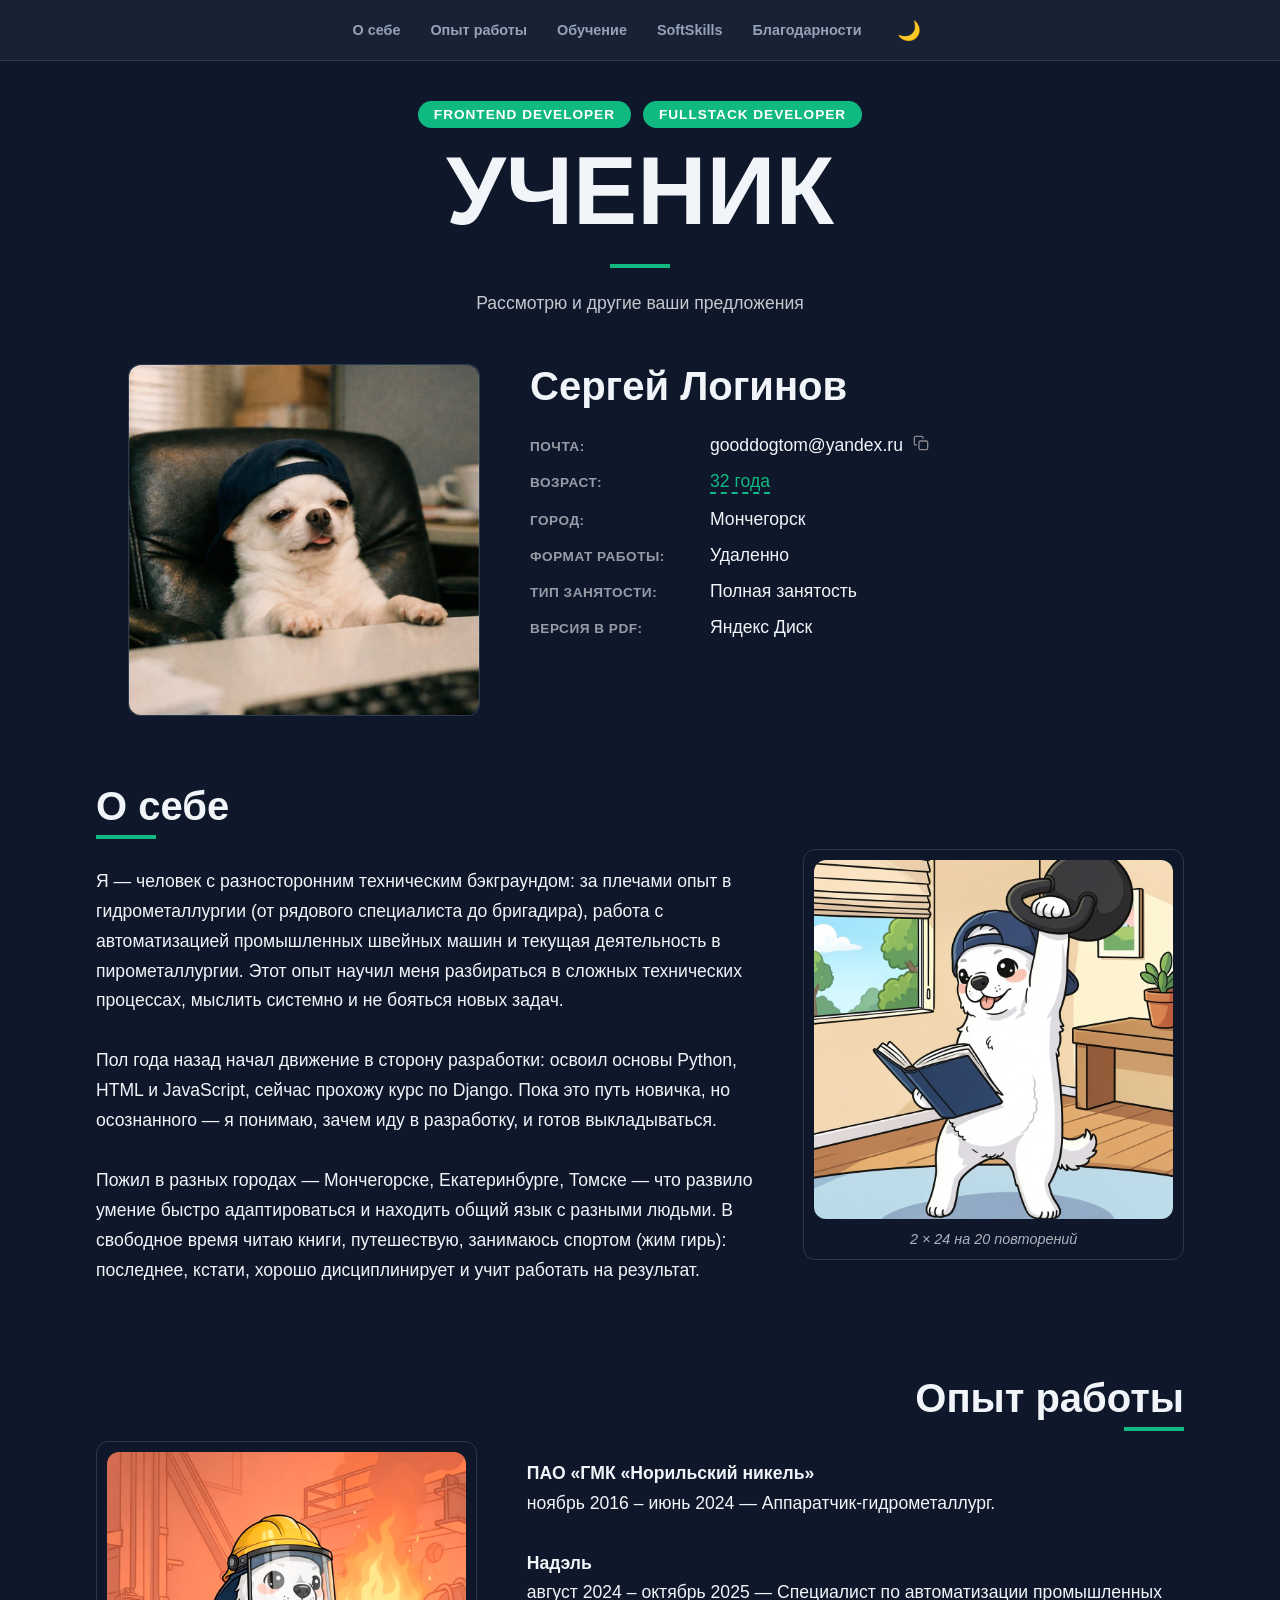
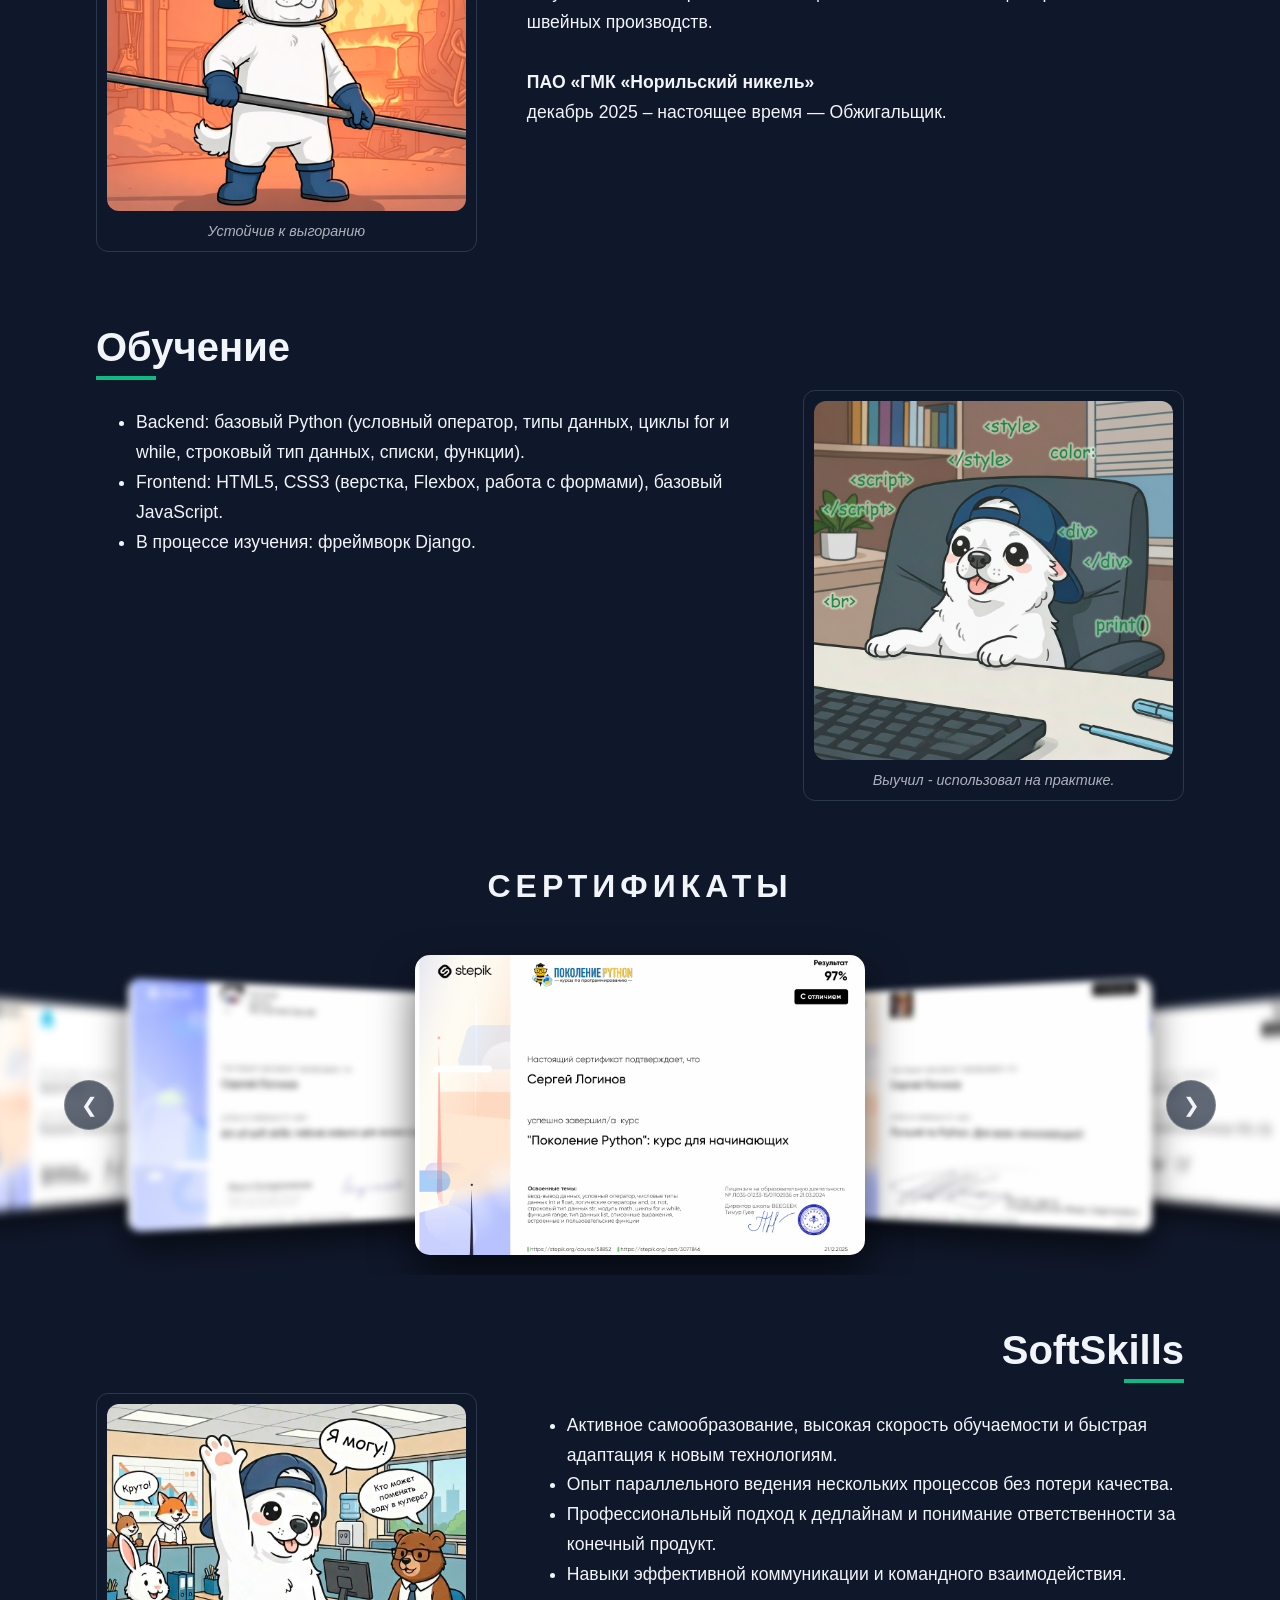
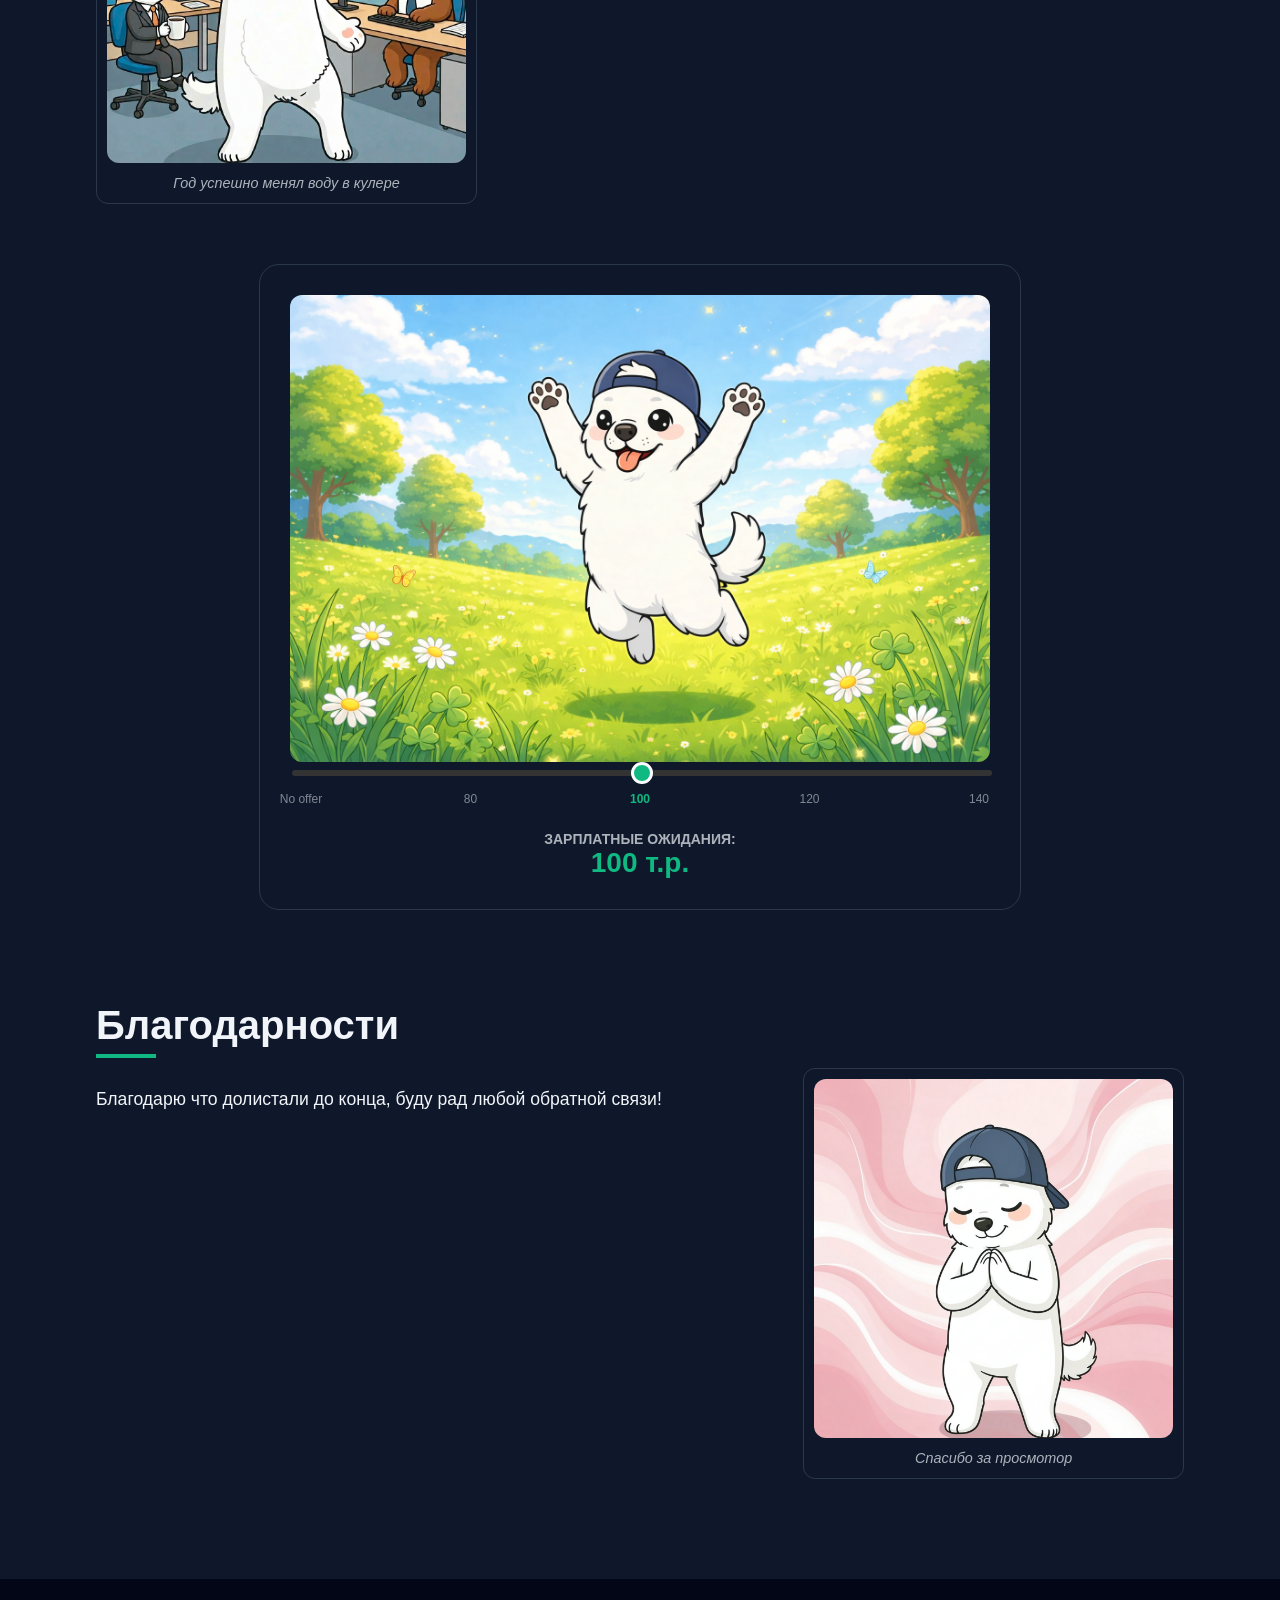
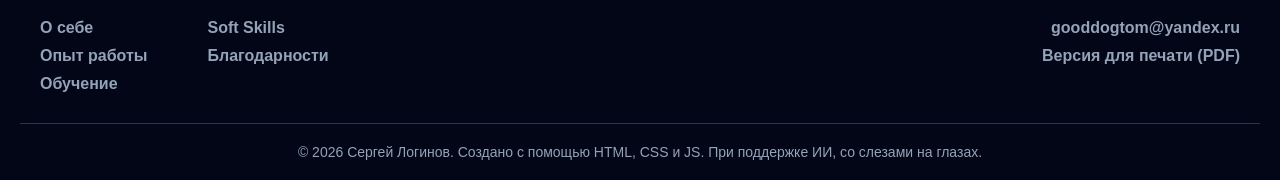
==== index.html @ 38c69298 "Update index.html" ====
<!DOCTYPE html>
<html lang="ru">

<head>
    <meta charset="UTF-8">
    <meta name="viewport" content="width=device-width, initial-scale=1.0">
    <title>Резюме Frontend</title>
    <link rel="icon" href="img/favikonka.png" type="image/png">
    <style>
        :root {
            --bg-color: #F8FAFC;
            --nav-bgc: rgba(248, 250, 252, 0.8);
            --head-color: #FFFFFF;
            --text-color: #1E293B;
            --tootext-color: #64748B;
            --anav-color: #475569;
            --accent-color: #3B82F6;
            --footer-color: #F1F5F9;
            --border-color: rgba(226, 232, 240, 0.8);
            --box-shadow: 0 4px 6px -1px rgba(0, 0, 0, 0.1), 0 2px 4px -2px rgba(0, 0, 0, 0.05);
            --accent: #00d4ff;
            --slide-w: 450px;
            --slide-h: 300px;
            --trans-time: 0.6s;
            --arrow-slide: rgba(0, 0, 0, 0.05);
            --btn-size: 50px;
            --btn-mobile-size: 45px;
        }

        /* color для ночной темы */
        [data-theme="dark"] {
            --bg-color: #0F172A;
            --nav-bgc: rgba(30, 41, 59, 0.7);
            --head-color: #1E293B;
            --text-color: #F1F5F9;
            --tootext-color: #94A3B8;
            --anav-color: #94A3B8;
            --accent-color: #10B981;
            --footer-color: #020617;
            --border-color: rgba(51, 65, 85, 0.8);
            --box-shadow: 0 10px 15px -3px rgba(0, 0, 0, 0.4), 0 4px 6px -4px rgba(0, 0, 0, 0.2);
            --arrow-slide: rgba(30, 41, 59, 0.7);
        }

        body {
            font-family: Arial, sans-serif;
            margin: 0;
            padding: 0;
            background-color: var(--bg-color);
            color: var(--text-color);
            transition: background-color 0.8s ease, color 0.8s ease, border-color 0.8s ease;
        }


        /* ПЛАВНЫЕ ПЕРЕХОДЫ НАЧАЛО */
        .hero-section,
        .profile-section,
        .about-section,
        .job-badge,
        .label,
        button {
            transition: background-color 0.8s ease, color 0.8s ease, border-color 0.8s ease, transform 0.8s ease;
        }

        /* ПЛАВНЫЕ ПЕРЕХОДЫ КОНЕЦ */

        /* НАВИГАЦИЯ */
        nav {
            background-color: var(--nav-bgc);
            backdrop-filter: blur(12px);
            -webkit-backdrop-filter: blur(12px);
            /* Для сафари */
            position: sticky;
            top: 0;
            border-bottom: 1px solid var(--border-color);
            z-index: 1000;
            height: 60px;
            display: flex;
            justify-content: center;
            align-items: center;
            padding: 0 20px;
            margin-bottom: 0 !important;
            transition: background-color 0.8s ease, border-color 0.8s ease;
        }

        /* Контейнер ссылок */
        .nav-links {
            list-style: none;
            display: flex;
            align-items: center;
            gap: 30px;
            margin: 0;
            padding: 0;
        }

        .nav-links a {
            color: var(--anav-color);
            text-decoration: none;
            font-weight: bold;
            font-size: 0.9rem;
            transition: 0.3s;
        }

        .nav-links a:hover {
            color: var(--accent-color);
        }

        /* Кнопки */
        .theme-toggle,
        .burger {
            background: none;
            border: none;
            cursor: pointer;
            color: var(--anav-color);
            /* перепроверить потом */
            display: flex;
            align-items: center;
            z-index: 1001;
        }

        .theme-toggle {
            font-size: 1.2rem;
        }

        .burger {
            display: none;
            flex-direction: column;
            gap: 5px;
            padding: 5px;
        }

        .burger span {
            width: 25px;
            height: 2px;
            background-color: var(--anav-color);
            transition: 0.4s;
        }

        /* СТИЛИ ПРОГРЕССБАР */
        .progress-container {
            position: absolute;
            bottom: 0;
            left: 0;
            width: 100%;
            height: 4px;
            z-index: 1000;
            background: transparent;
        }

        .progress-bar {
            height: 100%;
            background: var(--accent-color);
            width: 0%;
            transition: background 0.3s ease;
        }

        /* КОНЕЦ НАВИГАЦИИ */

        /* БЛОК УЧЕНИК НАЧАЛО */
        .hero-section {
            width: 100%;
            height: auto;
            display: flex;
            justify-content: center;
            align-items: center;
            text-align: center;
            padding: 40px 20px;
            margin: 0;
            background-color: var(--bg-color);
            box-sizing: border-box;
        }

        .hero-content {
            max-width: 800px;
            width: 100%;
        }

        .job-titles {
            display: flex;
            justify-content: center;
            gap: 12px;
            flex-wrap: wrap;
            margin-bottom: 15px;
        }

        .job-badge {
            background: var(--accent-color);
            color: #FFFFFF;
            padding: 6px 16px;
            border-radius: 50px;
            font-size: 0.85rem;
            font-weight: bold;
            text-transform: uppercase;
            letter-spacing: 1px;
        }

        /* Основной заголовок "Ученик" */
        .status-text {
            font-size: clamp(3rem, 10vw, 6rem);
            margin: 0 !important;
            line-height: 1;
            text-transform: uppercase;
            font-weight: 900;
            color: var(--text-color);
        }

        .hero-divider {
            height: 4px;
            width: 60px;
            background: var(--accent-color);
            margin: 25px auto;
        }

        .hero-content p {
            font-size: 1.1rem;
            color: var(--text-color);
            opacity: 0.8;
            margin: 0;
        }

        /* БЛОК УЧЕНИК КОНЕЦ */

        /* БЛОК ПРОФАЙЛ НАЧАЛО */
        .profile-section {
            width: 100%;
            display: flex;
            justify-content: center;
            padding: 10px 0 15px 0;
            margin: 0;
            background-color: var(--bg-color);
            box-sizing: border-box;
        }

        .profile-container {
            width: 80%;
            max-width: 1200px;
            display: flex;
            gap: 50px;
            align-items: flex-start;
        }



        /* БЛОК №1: ВИЗУАЛ (ФОТО) */
        .profile-visual {
            flex: 0 0 350px;
        }

        .photo-wrapper {
            width: 350px;
            height: 350px;
            border-radius: 12px;
            border: 1px solid var(--border-color);
            background-color: var(--bg-color);

        }

        .photo-wrapper img,
        .about-visual figure img {
            cursor: pointer;
            display: block;
            width: 100%;
            height: 100%;
            object-fit: cover;
            border-radius: 12px;
            transition: transform 0.4s ease-out, box-shadow 0.4s ease-out;
            backface-visibility: hidden;
        }

        /* Эффект "всплытия" */
        .photo-wrapper img:hover,
        .about-visual figure img:hover {
            transform: scale(1.05) translateY(-10px);
            box-shadow: var(--box-shadow);
            z-index: 10;
        }

        /* БЛОК №2: ДЕТАЛИ (ТЕКСТ) */
        .profile-details {
            flex: 1;
            display: flex;
            flex-direction: column;
        }

        .name {
            margin: 0 0 25px 0;
            font-size: 2.5rem;
            color: var(--text-color);
            font-weight: bold;
        }

        .info-list {
            display: flex;
            flex-direction: column;
            gap: 15px;
        }

        .info-item {
            display: flex;
            flex-direction: row;
            gap: 20px;
            align-items: baseline;
        }

        .label {
            font-size: 0.85rem;
            font-weight: bold;
            color: var(--text-color);
            opacity: 0.6;
            text-transform: uppercase;
            letter-spacing: 0.5px;
            min-width: 160px;
            flex-shrink: 0;
        }

        .value {
            font-size: 1.1rem;
            color: var(--text-color);
            text-decoration: none;
        }

        a.value:hover {
            color: var(--accent-color);
        }

        /* ИКОНКА КОПИРОВАТЬ НАЧАЛО */
        .copy-btn {
            position: relative;
            display: inline-block;
            background: none;
            border: none;
            cursor: pointer;
            color: #888;
        }

        /* Стили для подсказки */
        .copy-btn .tooltip {
            visibility: hidden;
            width: 100px;
            background-color: #333;
            color: #fff;
            text-align: center;
            border-radius: 6px;
            padding: 5px;
            position: absolute;
            z-index: 1;
            bottom: 125%;
            left: 50%;
            margin-left: -50px;
            opacity: 0;
            transition: opacity 0.3s;
            font-size: 12px;
        }

        .copy-btn:hover .tooltip {
            visibility: visible;
            opacity: 1;
        }

        /* ИКОНКА КОПИРОВАТЬ КОНЕЦ */

        /* БЛОК ПРОФАЙЛ КОНЕЦ */

        /* БЛОК КОНТЕНТ ЛЕФТ/РАЙТ НАЧАЛО */
        /* --- ОБЩИЕ СТИЛИ (НЕ МЕНЯЮТСЯ) --- */
        .about-section {
            width: 100%;
            padding: 20px 0;
            background-color: var(--bg-color);
        }

        .about-container {
            width: 85%;
            max-width: 1200px;
            margin: 0 auto;
            display: flex;
            flex-direction: column;
        }

        .about-title {
            font-size: 2.5rem;
            position: relative;
            display: inline-block;
            margin-bottom: 20px !important;
        }

        .about-title::after {
            content: '';
            position: absolute;
            bottom: -10px;
            width: 60px;
            height: 4px;
            background-color: var(--accent-color);
        }

        .about-content {
            display: flex;
            gap: 50px;
            align-items: flex-start;
            width: 100%;
        }

        .about-visual {
            flex: 0 0 35%;
            max-width: 400px;
        }

        .about-text {
            flex: 1;
            line-height: 1.7;
            font-size: 1.1rem;
        }

        figure {
            margin: 0;
            padding: 10px;
            background: var(--bg-nav);
            border: 1px solid var(--border-color);
            border-radius: 12px;
        }

        figure img {
            width: 100%;
            height: auto;
            border-radius: 6px;
            display: block;
        }

        figcaption {
            margin-top: 10px;
            font-size: 0.9rem;
            color: var(--text-color);
            opacity: 0.7;
            text-align: center;
            font-style: italic;
            line-height: 1.4;
        }

        figure:hover figcaption {
            opacity: 1;
            transition: opacity 0.3s ease;
        }

        /* --- МОДИФИКАТОР: ЛОКАЦИЯ СПРАВА (layout-right) --- */
        .layout-right .about-container {
            align-items: flex-end;
        }

        .layout-right .about-title {
            text-align: right;
        }

        .layout-right .about-title::after {
            right: 0;
        }

        .layout-right .about-content {
            flex-direction: row;
        }

        /* Фото слева, текст справа */

        /* --- МОДИФИКАТОР: ЛОКАЦИЯ СЛЕВА (layout-left) --- */
        .layout-left .about-container {
            align-items: flex-start;
        }

        .layout-left .about-title {
            text-align: left;
        }

        .layout-left .about-title::after {
            left: 0;
        }

        .layout-left .about-content {
            flex-direction: row-reverse;
        }

        /* Фото справа, текст слева */
        /* БЛОК КОНТЕНТ ЛЕФТ/РАЙТ КОНЕЦ */

        /* МОДАЛЬНОЕ ОКНО НАЧАЛО */
        .modal {
            display: none;
            position: fixed;
            z-index: 2000;
            top: 0;
            left: 0;
            width: 100%;
            height: 100%;
            background-color: rgba(0, 0, 0, 0.9);
            align-items: center;
            justify-content: center;
        }

        .modal-content {
            max-width: 90%;
            max-height: 90%;
            border-radius: 8px;
            animation: zoom 0.3s ease;
        }

        .modal-close {
            position: absolute;
            top: 20px;
            right: 35px;
            color: #fff;
            font-size: 40px;
            cursor: pointer;
        }

        /* БЛОК СТИЛИ ДЛЯ ГАЛЕРЕИ СЕРТИФИКАТОВ НАЧАЛО */
        .photo-section {
            padding: 20px 0;
            display: flex;
            flex-direction: column;
            align-items: center;
            overflow: hidden;
        }

        .gallery-title {
            font-size: 2rem;
            text-transform: uppercase;
            letter-spacing: 5px;
            margin-bottom: 50px;
        }

        .slider-container {
            position: relative;
            width: 100%;
            display: flex;
            justify-content: center;
            perspective: 1500px;
            touch-action: pan-y;
        }

        .slider-track {
            position: relative;
            width: var(--slide-w);
            height: var(--slide-h);
            transform-style: preserve-3d;
        }

        .slide {
            position: absolute;
            width: 100%;
            height: 100%;
            border-radius: 15px;
            overflow: hidden;
            box-shadow: 0 20px 40px rgba(0, 0, 0, 0.6);
            transition: all var(--trans-time) cubic-bezier(0.25, 1, 0.5, 1);
            user-select: none;
        }

        .slide img {
            width: 100%;
            height: 100%;
            object-fit: cover;
            pointer-events: none;
        }

        .nav-btn {
            position: absolute;
            top: 50%;
            transform: translateY(-50%);
            background: var(--arrow-slide);
            border: 1px solid rgba(255, 255, 255, 0.2);
            color: var(--text-color);
            width: 50px;
            height: 50px;
            border-radius: 50%;
            cursor: pointer;
            z-index: 100;
            backdrop-filter: blur(5px);
            display: flex;
            justify-content: center;
            align-items: center;
            font-size: 20px;
            transition: 0.3s;
        }

        .nav-btn:hover {
            background: rgba(255, 255, 255, 0.2);
        }

        .prev-btn {
            left: 5%;
        }

        .next-btn {
            right: 5%;
        }

        .modalSlide {
            position: fixed;
            inset: 0;
            background: rgba(0, 0, 0, 0.95);
            display: none;
            justify-content: center;
            align-items: center;
            z-index: 9999;
        }

        .modalSlide.active {
            display: flex;
        }

        .modal-content {
            max-width: 90%;
            max-height: 80%;
            object-fit: contain;
            border-radius: 5px;
        }

        .close-modal {
            position: absolute;
            top: 20px;
            right: 30px;
            font-size: 40px;
            cursor: pointer;
            line-height: 1;
            color: #fff;
        }

        /* БЛОК СТИЛИ ДЛЯ ГАЛЕРЕИ СЕРТИФИКАТОВ КОНЕЦ */

        /* БЛОК ЗАРПЛАТНЫЕ ОЖИДАНИЯ НАЧАЛО */
        .offer-widget-section {
            width: 100%;
            padding: 40px 0;
            display: flex;
            justify-content: center;
            background-color: var(--bg-color);
        }

        /* 1. ДЕЛАЕМ ШИРЕ */
        .widget-card {
            width: 95%;
            max-width: 700px;
            background: var(--bg-nav);
            border: 1px solid var(--border-color);
            padding: 30px;
            border-radius: 20px;
            text-align: center;
            margin: 0 auto;
        }

        .widget-img-container {
            width: 100%;
            height: auto;
            min-height: 300px;
            max-height: 500px;
            display: flex;
            justify-content: center;
            align-items: center;
            background: var(--bg-color);
            border-radius: 12px;
            overflow: hidden;
        }

        #offer-img {
            max-width: 100%;
            max-height: 100%;
            width: auto;
            height: auto;
            object-fit: contain;
            display: block;
            transition: 0.3s;
        }

        /* Ползунок и шкала */
        input[type="range"] {
            -webkit-appearance: none;
            -moz-appearance: none;
            appearance: none;
            width: 100%;
            height: 6px;
            background: #333;
            border-radius: 10px;
            outline: none;
        }


        input[type="range"]::-webkit-slider-thumb {
            -webkit-appearance: none;
            width: 22px;
            height: 22px;
            background: var(--accent-color);
            border: 3px solid #fff;
            border-radius: 50%;
            cursor: pointer;
        }

        .offer-ticks {
            display: flex;
            justify-content: space-between;
            padding: 0 11px;
            margin-top: 12px;
        }

        .offer-ticks span {
            font-size: 12px;
            color: var(--text-color);
            opacity: 0.5;
            cursor: pointer;
            width: 0;
            display: flex;
            justify-content: center;
            white-space: nowrap;
        }

        .offer-ticks span.active {
            opacity: 1;
            color: var(--accent-color);
            font-weight: bold;
        }

        .widget-result {
            margin-top: 25px;
        }

        .res-label {
            font-size: 14px;
            opacity: 0.7;
            display: block;
            font-weight: bold;
            text-transform: uppercase;
        }

        #res-val {
            font-size: 28px;
            font-weight: 800;
            color: var(--accent-color);
        }

        /* БЛОК ЗАРПЛАТНЫЕ ОЖИДАНИЯ КОНЕЦ */
        /* СТИЛИ ПОДВАЛА НАЧАЛО */
        .footer {
            margin-top: 80px;
            background-color: var(--footer-color);
            color: var(--text-color);
            padding: 40px 20px 20px;
            font-family: Arial, sans-serif;
            width: 100%;
            box-sizing: border-box;
        }

        .footer-container {
            max-width: 1200px;
            margin: 0 auto;
            display: flex;
            justify-content: space-between;
            align-items: flex-start;
            flex-wrap: wrap;
            gap: 30px;
        }

        .footer-links {
            display: flex;
            gap: 60px;
        }

        .footer-col {
            display: flex;
            flex-direction: column;
            gap: 10px;
        }

        .footer-links a,
        .footer-contacts a {
            text-decoration: none;
            color: var(--anav-color);
            font-weight: bold;
            transition: color 0.4s;
        }

        .footer-links a:hover,
        .footer-contacts a:hover {
            color: var(--accent-color);
        }

        .footer-contacts {
            text-align: right;
            display: flex;
            flex-direction: column;
            gap: 10px;
        }

        .footer-bottom {
            border-top: 1px solid var(--border-color);
            margin-top: 30px;
            padding-top: 20px;
            text-align: center;
            font-size: 14px;
            color: var(--tootext-color);
            width: 100%;
        }

        /* СТИЛИ ПОДВАЛА КОНЕЦ */

        /* СТИЛИ ДЛЯ ТЕСТА НА ВОЗРАСТ НАЧАЛО */
        /* 1. Общие стили (тема и триггер) */
        .modal-dog-trigger {
            border-bottom: 2px dashed var(--accent-color);
            cursor: pointer;
            color: var(--accent-color);
            display: inline-block;
            position: relative;
        }

        .modal-dog-overlay {
            display: none;
            position: fixed;
            z-index: 10000;
            left: 0;
            top: 0;
            width: 100%;
            height: 100%;
            background-color: rgba(0, 0, 0, 0.7);
            backdrop-filter: blur(5px);
            align-items: center;
            justify-content: center;
            padding: 10px;
            box-sizing: border-box;
        }

        .modal-dog-window {
            background-color: var(--bg-color);
            padding: 40px 25px 30px;
            border-radius: 24px;
            width: 100%;
            max-width: 400px;
            text-align: center;
            position: relative;
            box-shadow: 0 15px 40px rgba(0, 0, 0, 0.4);
            box-sizing: border-box;
            -webkit-overflow-scrolling: touch;
        }

        .modal-dog-input {
            width: 100%;
            padding: 15px;
            border: 2px solid var(--border-color);
            border-radius: 12px;
            margin-bottom: 15px;
            font-size: 18px;
            background: transparent;
            color: var(--text-color);
            outline: none;
            box-sizing: border-box;
            appearance: none;
            -webkit-appearance: none;
        }


        .modal-dog-input::-webkit-outer-spin-button,
        .modal-dog-input::-webkit-inner-spin-button {
            -webkit-appearance: none;
            margin: 0;
        }

        .modal-dog-input[type=number] {
            appearance: textfield;
            -moz-appearance: textfield;
        }



        .modal-dog-button {
            width: 100%;
            padding: 15px;
            background: var(--accent-color);
            color: #fff;
            border: none;
            border-radius: 12px;
            cursor: pointer;
            font-weight: bold;
            font-size: 16px;
            transition: transform 0.2s, opacity 0.3s;
        }

        .modal-dog-button:active {
            transform: scale(0.98);
        }

        /* 5. Результат */
        .modal-dog-result {
            margin-top: 20px;
            padding-top: 20px;
            border-top: 1px solid var(--border-color);
        }

        .modal-dog-image {
            width: 120px;
            height: 120px;
            object-fit: cover;
            border-radius: 50%;
            margin: 15px auto;
            border: 3px solid var(--accent-color);
            display: block;
        }

        /* 6. Кнопка закрытия: увеличили зону клика */
        .modal-dog-close {
            position: absolute;
            right: 15px;
            top: 10px;
            font-size: 35px;
            line-height: 1;
            cursor: pointer;
            color: var(--text-color);
            width: 44px;
            height: 44px;
            display: flex;
            align-items: center;
            justify-content: center;
        }

        .modal-dog-reset-button {
            margin-top: 15px;
            background: none;
            border: 1px dashed var(--accent-color);
            color: var(--accent-color);
            padding: 10px 20px;
            border-radius: 8px;
            cursor: pointer;
            width: 100%;
            transition: all 0.3s ease;
        }

        .modal-dog-reset-button:hover {
            background-color: var(--accent-color);
            color: #fff;
            border-style: solid;
            box-shadow: 0 4px 10px rgba(0, 0, 0, 0.1);
        }

        /* ПОДСКАЗКА */
        .modal-dog-trigger::after {
            content: attr(data-tooltip);
            position: absolute;
            bottom: 125%;
            left: 50%;
            transform: translateX(-50%);
            background: var(--accent-color);
            color: #fff;
            padding: 6px 12px;
            border-radius: 4px;
            font-size: 13px;
            font-weight: bold;
            white-space: nowrap;
            z-index: 1000;
            opacity: 0;
            visibility: hidden;
            transition: opacity 0.2s ease, transform 0.2s ease;
        }

        .modal-dog-trigger:hover::after {
            opacity: 1;
            visibility: visible;
            transform: translateX(-50%) translateY(-5px);
        }

        /* СТИЛИ ДЛЯ ТЕСТА НА ВОЗРАСТ КОНЕЦ */

        /* СТИЛИ ДЛЯ КНОПКИ ТОП НАЧАЛО */
        .back-top {
            position: fixed;
            bottom: 25px;
            right: 25px;
            z-index: 9999;
            width: var(--btn-size);
            height: var(--btn-size);
            border-radius: 50%;
            background-color: var(--accent-color, #3B82F6);
            color: var(--bg-color);
            border: none;
            display: flex;
            align-items: center;
            justify-content: center;
            opacity: 0;
            visibility: hidden;
            transform: scale(0.5) translateY(20px);
            transition: all 0.4s cubic-bezier(0.175, 0.885, 0.32, 1.275);
            cursor: pointer;
            box-shadow: 0 4px 15px var(--box-shadow);
            -webkit-tap-highlight-color: transparent;
        }

        .back-top.active {
            opacity: 1;
            visibility: visible;
            transform: scale(1) translateY(0);
        }

        @media (hover: hover) {
            .back-top:hover {
                transform: scale(1.1);
                filter: brightness(1.1);
            }
        }

        /* СТИЛИ ДЛЯ КНОПКИ ТОП КОНЕЦ */

        @keyframes zoom {
            from {
                transform: scale(0.7);
                opacity: 0;
            }

            to {
                transform: scale(1);
                opacity: 1;
            }
        }

        /* МОДАЛЬНОЕ ОКНО КОНЕЦ */


        /* АДАПТАЦИЯ ПОД МОБИЛЬНЫЙ*/
        @media (max-width: 600px) {
            .hero-section {
                width: 100vw;
                margin-left: calc(50% - 50vw);
                padding: 20px 10px;
            }

            .status-text {
                font-size: 3rem !important;
            }
        }


        @media (max-width: 768px) {
            nav {
                justify-content: space-between;
            }

            .burger {
                display: flex;
                order: 1;
            }

            .mobile-theme-btn {
                order: 3;
            }

            /* ВЫПАДАЮЩЕЕ МЕНЮ */
            .nav-links {
                position: fixed;
                top: 60px;
                left: 0;
                right: 0;
                flex-direction: column;
                background: var(--bg-color);
                backdrop-filter: none;
                -webkit-backdrop-filter: none;
                padding: 20px 0;
                gap: 20px;
                border-bottom: 1px solid var(--border-color);
                transform: translateY(-150%);
                transition: 0.4s ease-in-out;
                box-shadow: var(--box-shadow);
            }


            .nav-links.active {
                transform: translateY(0);
            }


            .theme-li {
                display: none;
            }

            #burger.active span:nth-child(1) {
                transform: translateY(7px) rotate(45deg);
            }


            #burger.active span:nth-child(2) {
                opacity: 0;
                transform: translateX(-10px);
            }


            #burger.active span:nth-child(3) {
                transform: translateY(-7px) rotate(-45deg);
            }

            /* ФОТО ПРОФИЛЯ */
            .profile-container {
                flex-direction: column !important;
                align-items: center !important;
                text-align: center;
                width: 95%;
                gap: 20px;
                margin: 0 auto;
            }

            .profile-visual,
            .photo-wrapper {
                width: 250px !important;
                height: 250px !important;
                flex: 0 0 250px !important;
            }

            .info-item {
                flex-direction: column !important;
                align-items: center !important;
                justify-content: center !important;
                gap: 5px;
                margin-bottom: 5px;
                width: 100%;
            }

            .info-item .label {
                font-weight: bold;
                margin: 0;
            }

            .info-item .value {
                word-break: break-word;
                max-width: 100%;
            }

            /* АДАПТИВНАЯ ГАЛЕРЕЯ СЕРТИФИКАТОВ НАЧАЛО */
            :root {
                --slide-w: 80vw;
                --slide-h: 55vw;
            }

            .nav-btn {
                display: none;
            }

            .slider-container {
                perspective: none;
            }

            .slider-track {
                transform-style: flat;
            }

            /* АДАПТИВНАЯ ГАЛЕРЕЯ СЕРТИФИКАТОВ КОНЕЦ */
            /* АДАПТИВНОСТЬ ЗАРПЛАТНЫЕ ОЖИДАНИЯ */
            .widget-controls {
                display: none;
            }

            .widget-card {
                padding: 15px;
            }

            .widget-img-container {
                height: 200px;
            }

            /* ФУТЕР НАЧАЛО */
            .footer-container {
                flex-direction: column;
                align-items: center;
                text-align: center;
            }

            .footer-links {
                flex-direction: column;
                gap: 20px;
            }

            .footer-contacts {
                text-align: center;
                margin-top: 10px;
            }

            /* ФУТЕР КОНЕЦ */
            /* КНОПКА ТОП НАЧАЛО */
            .back-top {
                width: var(--btn-mobile-size);
                height: var(--btn-mobile-size);
                bottom: 20px;
                right: 20px;
                box-shadow: 0 2px 10px rgba(0, 0, 0, 0.2);
            }

            /* КНОПКА ТОП КОНЕЦ */
        }

        @media (min-width: 769px) {
            .mobile-theme-btn {
                display: none;
            }
        }

        /* МОБИЛЬНАЯ АДАПТИВНОСТЬ КОНТЕНТ */
        @media (max-width: 992px) {
            .about-container {
                align-items: center !important;
            }

            .about-title {
                text-align: center !important;
            }

            .about-title::after {
                left: 50% !important;
                transform: translateX(-50%);
                right: auto !important;
            }

            .about-content {
                flex-direction: column !important;
                align-items: center;
            }

            .about-visual {
                width: 100%;
                max-width: 350px;
            }
        }
    </style>
</head>

<body>
    <nav>
        <!-- МОБИЛЬНОЕ МЕНЮ -->
        <button class="burger" id="burger">
            <span></span>
            <span></span>
            <span></span>
        </button>

        <button class="theme-toggle mobile-theme-btn" onclick="toggleTheme()">
            <span class="theme-icon">☀️</span>
        </button>
        <!-- КОНЕЦ МОБИЛЬНОГО МЕНЮ -->

        <!-- ОСНОВНОЕ МЕНЮ -->
        <ul class="nav-links" id="nav-links">
            <li><a href="#about_myself">О себе</a></li>
            <li><a href="#about_experience">Опыт работы</a></li>
            <li><a href="#about_education">Обучение</a></li>
            <li><a href="#about_softskills">SoftSkills</a></li>
            <li><a href="#about_thanks">Благодарности</a></li>
            <li class="theme-li">
                <button class="theme-toggle" onclick="toggleTheme()">
                    <span class="theme-icon">☀️</span>
                </button>
            </li>
        </ul>
        <!-- КОНЕЦ ОСНОВНОГО МЕНЮ -->
        <!--ПРОГРЕССБАР НАЧАЛО -->
        <div class="progress-container">
            <div class="progress-bar" id="myBar"></div>
        </div>
        <!--ПРОГРЕССБАР КОНЕЦ -->
    </nav>

    <!--ПРОГРЕССБАР НАЧАЛО -->
    <!--ПРОГРЕССБАР КОНЕЦ -->

    <!-- БЛОК УЧЕНИК НАЧАЛО -->
    <header class="hero-section">
        <div class="hero-content">
            <!-- Плашки с ролями -->
            <div class="job-titles">
                <span class="job-badge">Frontend Developer</span>
                <span class="job-badge">Fullstack Developer</span>
            </div>
            <!-- Главный заголовок страницы -->
            <h1 class="status-text">Ученик</h1>
            <!-- Декоративная линия -->
            <div class="hero-divider"></div>
            <p>Рассмотрю и другие ваши предложения</p>
        </div>
    </header>
    <!-- БЛОК УЧЕНИК КОНЕЦ -->

    <!-- БЛОК ПРОФАЙЛ НАЧАЛО -->
    <section class="profile-section">
        <div class="profile-container">

            <!-- Блок визуализации: Фото -->
            <div class="profile-visual">
                <div class="photo-wrapper">
                    <img src="img/пес.webp" alt="Фото уставшей собаки" onclick="openModal(this.src)" loading="lazy">
                </div>
            </div>

            <!-- Блок информации: Текстовые данные -->
            <div class="profile-details">
                <h2 class="name">Сергей Логинов</h2>
                <div class="info-list">
                    <div class="info-item">
                        <span class="label">Почта:</span>
                        <div class="copy-container">
                            <a href="mailto:gooddogtom@yandex.ru" class="value" id="email">gooddogtom@yandex.ru</a>
                            <button class="copy-btn" onclick="copyText()" title="Копировать">
                                <svg width="16" height="16" viewBox="0 0 24 24" fill="none" stroke="currentColor"
                                    stroke-width="2" stroke-linecap="round" stroke-linejoin="round">
                                    <rect x="9" y="9" width="13" height="13" rx="2" ry="2"></rect>
                                    <path d="M5 15H4a2 2 0 0 1-2-2V4a2 2 0 0 1 2-2h9a2 2 0 0 1 2 2v1"></path>
                                </svg>
                            </button>

                        </div>
                    </div>

                    <div class="info-item">
                        <span class="label">Возраст:</span>
                        <span class="value modal-dog-trigger" data-tooltip="Тест сколько тебе лет в собачем мире">32
                            года</span>
                    </div>

                    <div class="info-item">
                        <span class="label">Город:</span>
                        <span class="value">Мончегорск</span>
                    </div>

                    <div class="info-item">
                        <span class="label">Формат работы:</span>
                        <span class="value">Удаленно</span>
                    </div>

                    <div class="info-item">
                        <span class="label">Тип занятости:</span>
                        <span class="value">Полная занятость</span>
                    </div>

                    <div class="info-item">
                        <span class="label">Версия в PDF:</span>
                        <span class="value"><a href="#" class="value" target="_blank">Яндекс Диск</a></span>
                    </div>
                </div>
            </div>

        </div>
    </section>
    <!-- БЛОК ПРОФАЙЛ КОНЕЦ -->

    <!-- БЛОК КОНТЕНТА О СЕБЕ НАЧАЛО -->

    <section class="about-section layout-left" id="about_myself">
        <div class="about-container">
            <h2 class="about-title">О себе</h2>
            <div class="about-content">
                <div class="about-visual">
                    <figure>
                        <img src="img/гири.webp" alt="Собаня жмёт гирю и читает" onclick="openModal(this.src)">
                        <figcaption>2 &times 24 на 20 повторений</figcaption>
                    </figure>
                </div>
                <div class="about-text">
                    <p>Я — человек с разносторонним техническим бэкграундом: за плечами опыт в гидрометаллургии (от
                        рядового специалиста до бригадира), работа с автоматизацией промышленных швейных машин и текущая
                        деятельность в пирометаллургии. Этот опыт научил меня разбираться в сложных технических
                        процессах, мыслить системно и не бояться новых задач.
                        <br><br>
                        Пол года назад начал движение в сторону разработки: освоил основы Python, HTML и JavaScript,
                        сейчас прохожу курс по Django. Пока это путь новичка, но осознанного — я понимаю, зачем иду в
                        разработку, и готов выкладываться.
                        <br><br>
                        Пожил в разных городах — Мончегорске, Екатеринбурге, Томске — что развило умение быстро
                        адаптироваться и находить общий язык с разными людьми. В свободное время читаю книги,
                        путешествую, занимаюсь спортом (жим гирь): последнее, кстати, хорошо дисциплинирует и учит
                        работать на результат.
                    </p>
                </div>
            </div>
        </div>
    </section>

    <section class="about-section layout-right" id="about_experience">
        <div class="about-container">
            <h2 class="about-title">Опыт работы</h2>
            <div class="about-content">
                <div class="about-visual">
                    <figure>
                        <img src="img/завод.webp" alt="Собаня на фоне плавильного цеха" onclick="openModal(this.src)">
                        <figcaption>Устойчив к выгоранию</figcaption>
                    </figure>
                </div>
                <div class="about-text">
                    <p><strong>ПАО «ГМК «Норильский никель»</strong><br>
                        ноябрь 2016 – июнь 2024 — Аппаратчик-гидрометаллург.<br><br>

                        <strong>Надэль</strong><br>
                        август 2024 – октябрь 2025 — Специалист по автоматизации промышленных швейных
                        производств.<br><br>

                        <strong>ПАО «ГМК «Норильский никель»</strong><br>
                        декабрь 2025 – настоящее время — Обжигальщик.
                    </p>
                </div>
            </div>
        </div>
    </section>
    <!-- БЛОК КОНТЕНТА О СЕБЕ КОНЕЦ -->

    <!-- БЛОК ОБУЧЕНИЕ НАЧАЛО -->
    <section class="about-section layout-left" id="about_education">
        <div class="about-container">
            <h2 class="about-title">Обучение</h2>
            <div class="about-content">
                <div class="about-visual">
                    <figure>
                        <img src="img/учеба.webp" alt="Собаня в процесе обучения" onclick="openModal(this.src)">
                        <figcaption>Выучил - использовал на практике.</figcaption>
                    </figure>
                </div>
                <div class="about-text">
                    <ul>
                        <li>Backend: базовый Python (условный оператор,
                            типы данных,
                            циклы for и while,
                            строковый тип данных,
                            списки,
                            функции).</li>
                        <li>Frontend: HTML5, CSS3 (верстка, Flexbox, работа с формами), базовый JavaScript.</li>
                        <li>В процессе изучения: фреймворк Django.</li>
                    </ul>
                </div>
            </div>
        </div>
    </section>

    <!-- Контейнер сертификатов -->
    <section class="photo-section">
        <h2 class="gallery-title">сертификаты</h2>
        <div class="slider-container">
            <button class="nav-btn prev-btn" onclick="moveSlide(-1)">❮</button>
            <div class="slider-track" id="sliderTrack">
                <div class="slide"><img src="img/сертификат1.webp" alt="Сертификат по питону"></div>
                <div class="slide"><img src="img/сертификат2.webp" alt="Второй сертификат по питону"></div>
                <div class="slide"><img src="img/сертификат3.webp" alt="Сертификат html and css"></div>
                <div class="slide"><img src="img/сертификат4.webp" alt="Сертификат JS"></div>
                <div class="slide"><img src="img/сертификат5.webp" alt="Сертификат СофтСкилл"></div>
            </div>
            <button class="nav-btn next-btn" onclick="moveSlide(1)">❯</button>
        </div>
    </section>

    <!-- НАЧАЛО СОФТ СКИЛ -->
    <section class="about-section layout-right" id="about_softskills">
        <div class="about-container">
            <h2 class="about-title">SoftSkills</h2>
            <div class="about-content">
                <div class="about-visual">
                    <figure>
                        <img src="img/софтскил.webp" alt="Ралостная собаня вызывается помочь" onclick="openModal(this.src)">
                        <figcaption>Год успешно менял воду в кулере</figcaption>
                    </figure>
                </div>
                <div class="about-text">
                    <ul>
                        <li>Активное самообразование, высокая скорость обучаемости и быстрая адаптация к новым
                            технологиям.</li>
                        <li>Опыт параллельного ведения нескольких процессов без потери качества.</li>
                        <li>Профессиональный подход к дедлайнам и понимание ответственности за конечный продукт.</li>
                        <li>Навыки эффективной коммуникации и командного взаимодействия.</li>
                    </ul>
                </div>
            </div>
        </div>
    </section>

    <div class="offer-widget-section">
        <div class="widget-card">
            <div class="widget-img-container">
                <img id="offer-img" src="" alt="Offer">
            </div>

            <div class="widget-controls" id="controls">
                <input type="range" id="offer-slider" min="0" max="4" step="1" value="2">
                <div class="offer-ticks">
                    <span onclick="setOffer(0)">No offer</span>
                    <span onclick="setOffer(1)">80</span>
                    <span onclick="setOffer(2)">100</span>
                    <span onclick="setOffer(3)">120</span>
                    <span onclick="setOffer(4)">140</span>
                </div>
            </div>

            <div class="widget-result">
                <span class="res-label">Зарплатные ожидания:</span>
                <span id="res-val">100 т.р.</span>
            </div>
        </div>
    </div>
    <!-- КОНЕЦ СОФТ СКИЛ -->

    <section class="about-section layout-left" id="about_thanks">
        <div class="about-container">
            <h2 class="about-title">Благодарности</h2>
            <div class="about-content">
                <div class="about-visual">
                    <figure>
                        <img src="img/благодарности.webp" alt="Собаня в благодарной позе" onclick="openModal(this.src)">
                        <figcaption>Спасибо за просмотор</figcaption>
                    </figure>
                </div>
                <div class="about-text">
                    <p>Благодарю что долистали до конца, буду рад любой обратной связи!</p>
                </div>
            </div>
        </div>
    </section>

    <!-- ПОДВАЛ НАЧАЛО -->
    <footer class="footer">
        <div class="footer-container">
            <div class="footer-links">
                <div class="footer-col">
                    <a href="#about_myself">О себе</a>
                    <a href="#about_experience">Опыт работы</a>
                    <a href="#about_education">Обучение</a>
                </div>
                <div class="footer-col">
                    <a href="#about_softskills">Soft Skills</a>
                    <a href="#about_thanks">Благодарности</a>
                </div>
            </div>
            <div class="footer-contacts">
                <a href="mailto:gooddogtom@yandex.ru">gooddogtom@yandex.ru</a>
                <a href="#" target="_blank">Версия для печати (PDF)</a>
            </div>
        </div>

        <div class="footer-bottom">
            © 2026 Сергей Логинов. Создано с помощью HTML, CSS и JS. При поддержке ИИ, со слезами на глазах.
        </div>
    </footer>
    <!-- ПОДВАЛ КОНЕЦ -->

    <!-- Модальное окно -->
    <div class="modalSlide" id="modalSlide">
        <span class="close-modal" onclick="closeModal()">&times;</span>
        <button class="nav-btn prev-btn" onclick="modalNav(-1)">❮</button>
        <img src="" class="modal-content" id="mImg">
        <button class="nav-btn next-btn" onclick="modalNav(1)">❯</button>
    </div>
    <!-- БЛОК ОБУЧЕНИЕ КОНЕЦ -->


    <!-- БЛОК МОДАЛЬНОГО ОКНА НАЧАЛО -->
    <div id="photoModal" class="modal" onclick="closeModal()">
        <span class="modal-close">&times;</span>
        <img class="modal-content" id="modalImg">
    </div>
    <!-- БЛОК МОДАЛЬНОГО ОКНА КОНЕЦ -->

    <!-- МОДАЛКА ДЛЯ ТЕСТА НАЧАЛО -->
    <div id="modalDogAge" class="modal-dog-overlay">
        <div class="modal-dog-window">
            <span class="modal-dog-close">&times;</span>

            <div id="modalDogForm" class="modal-dog-form">
                <h2 class="modal-dog-title">Собачий калькулятор 🐾</h2>
                <p class="modal-dog-text">Введи свой возраст:</p>
                <input type="number" id="modalDogInput" class="modal-dog-input" placeholder="Твой возраст">
                <button id="modalDogCalcBtn" class="modal-dog-button">Рассчитать</button>
            </div>

            <div id="modalDogResultArea" class="modal-dog-result" style="display: none;">
                <p id="modalDogResultText" class="modal-dog-res-text"></p>
                <img id="modalDogImg" class="modal-dog-image" src="img/тест_возраст.webp" alt="Собака в колпачке">
                <button id="modalDogResetBtn" class="modal-dog-reset-button">Рассчитать снова</button>
            </div>
        </div>
    </div>
    <!-- МОДАЛКА ДЛЯ ТЕСТА КОНЕЦ -->

    <!-- БЛОК ТОП НАЧАЛО -->
    <button id="backToTop" class="back-top">
        <svg viewBox="0 0 24 24" width="24" height="24">
            <path d="M12 4l-8 8h16l-8-8z" fill="currentColor" />
        </svg>
    </button>
    <!-- БЛОК ТОП КОНЕЦ -->



    <script>
        // СКРИПТЫ ДЛЯ МЕНЮ И НОЧНОЙ - ДНЕВНОЙ ТЕМЫ
        const burger = document.getElementById('burger');
        const navLinks = document.getElementById('nav-links');
        const themeIcons = document.querySelectorAll('.theme-icon');

        const savedTheme = localStorage.getItem('theme');
        if (savedTheme !== 'light') {
            document.body.setAttribute('data-theme', 'dark');
            themeIcons.forEach(i => i.textContent = '🌙');
        } else {
            document.body.removeAttribute('data-theme');
            themeIcons.forEach(i => i.textContent = '☀️');
        }

        // 2. ФУНКЦИЯ СМЕНЫ ТЕМЫ
        function toggleTheme() {
            const isDark = document.body.getAttribute('data-theme') === 'dark';
            if (isDark) {
                document.body.removeAttribute('data-theme');
                localStorage.setItem('theme', 'light');
                themeIcons.forEach(i => i.textContent = '☀️');
            } else {
                document.body.setAttribute('data-theme', 'dark');
                localStorage.setItem('theme', 'dark');
                themeIcons.forEach(i => i.textContent = '🌙');
            }
        }

        // 3. ОТКРЫТИЕ МЕНЮ И АНИМАЦИЯ БУРГЕРА
        burger.addEventListener('click', (e) => {
            e.stopPropagation();
            navLinks.classList.toggle('active');
            burger.classList.toggle('active');
        });

        // 4. ЗАКРЫТИЕ ПРИ КЛИКЕ ВНЕ МЕНЮ
        document.addEventListener('click', (e) => {
            if (!navLinks.contains(e.target) && !burger.contains(e.target)) {
                navLinks.classList.remove('active');
                burger.classList.remove('active');
            }
        });

        // 5. ЗАКРЫТИЕ ПРИ КЛИКЕ ПО ССЫЛКЕ
        document.querySelectorAll('.nav-links a').forEach(link => {
            link.addEventListener('click', () => {
                navLinks.classList.remove('active');
                burger.classList.remove('active');
            });
        });

        // МОДАЛЬНОЕ ОКНО ДЛЯ ФОТО
        // --- 1. ОБЩИЕ ПЕРЕМЕННЫЕ ---
        const modalSimple = document.getElementById("photoModal");
        const modalSlider = document.getElementById("modalSlide");
        const track = document.getElementById('sliderTrack');
        const slides = document.querySelectorAll('.slide');
        const mImg = document.getElementById('mImg');
        let currentIndex = 0;

        // --- 2. ЕДИНАЯ ФУНКЦИЯ ЗАКРЫТИЯ (Для всего) ---
        function closeModal() {

            if (modalSimple) modalSimple.style.display = "none";


            if (modalSlider) modalSlider.classList.remove('active');


            document.body.style.overflow = "auto";
        }

        // --- 3. ЛОГИКА ОДИНОЧНОГО ФОТО ---
        function openModal(src) {
            const modalImg = document.getElementById("modalImg");
            modalSimple.style.display = "flex";
            modalImg.src = src;
            document.body.style.overflow = "hidden";
        }

        // --- 4. ЛОГИКА СЛАЙДЕРА ---
        function updateGallery() {
            const isMobile = window.innerWidth <= 768;
            slides.forEach((slide, i) => {
                let offset = i - currentIndex;
                if (offset > slides.length / 2) offset -= slides.length;
                if (offset < -slides.length / 2) offset += slides.length;
                const absOffset = Math.abs(offset);

                if (isMobile) {
                    slide.style.transform = `translateX(${offset * 105}%) scale(${absOffset === 0 ? 1 : 0.8})`;
                    slide.style.opacity = absOffset === 0 ? "1" : "0.4";
                    slide.style.filter = "none";
                } else {
                    const x = offset * 420;
                    const z = absOffset * -400;
                    const rot = offset * -35;
                    slide.style.transform = `translateX(${x}px) translateZ(${z}px) rotateY(${rot}deg)`;
                    slide.style.opacity = absOffset > 2 ? "0" : "1";
                    slide.style.filter = `blur(${absOffset * 4}px)`;
                }
                slide.style.zIndex = 100 - absOffset;
                slide.style.pointerEvents = offset === 0 ? "auto" : "none";
            });
        }

        window.moveSlide = (dir) => {
            currentIndex = (currentIndex + dir + slides.length) % slides.length;
            updateGallery();
        };

        window.modalNav = (dir) => {
            moveSlide(dir);
            mImg.src = slides[currentIndex].querySelector('img').src;
        };

        // Открытие слайдера
        slides.forEach((s, i) => {
            s.onclick = () => {
                currentIndex = i;
                updateGallery();
                mImg.src = s.querySelector('img').src;
                modalSlider.classList.add('active');
                document.body.style.overflow = "hidden";
            };
        });

        // --- 5. ОБРАБОТКА КЛИКОВ (ЗАКРЫТИЕ) ---


        window.onclick = function (event) {
            if (event.target === modalSimple || event.target === modalSlider) {
                closeModal();
            }
        };


        document.querySelectorAll('.close-modal, .closeModal').forEach(btn => {
            btn.onclick = (e) => {
                e.preventDefault();
                closeModal();
            };
        });

        // --- 6. КЛАВИАТУРА И СВАЙПЫ ---
        window.addEventListener('keydown', (e) => {
            if (e.key === "Escape") closeModal();
            if (modalSlider && modalSlider.classList.contains('active')) {
                if (e.key === "ArrowRight") modalNav(1);
                if (e.key === "ArrowLeft") modalNav(-1);
            } else {
                if (e.key === "ArrowRight") moveSlide(1);
                if (e.key === "ArrowLeft") moveSlide(-1);
            }
        });

        // Свайпы (Touch)
        let touchStartX = 0;
        const handleTouchStart = e => touchStartX = e.changedTouches[0].screenX;
        const handleTouchEnd = (e, callback) => {
            const diff = touchStartX - e.changedTouches[0].screenX;
            if (Math.abs(diff) > 50) callback(diff > 0 ? 1 : -1);
        };

        track.addEventListener('touchstart', handleTouchStart);
        track.addEventListener('touchend', e => handleTouchEnd(e, moveSlide));

        modalSlider.addEventListener('touchstart', handleTouchStart);
        modalSlider.addEventListener('touchend', e => handleTouchEnd(e, modalNav));

        window.addEventListener('resize', updateGallery);
        updateGallery();

        // СКРИПТЫ ЗАРПЛАТНЫЕ ОЖИДАНИЯ 
        const oSlider = document.getElementById('offer-slider');
        const oImg = document.getElementById('offer-img');
        const oVal = document.getElementById('res-val');
        const oTicks = document.querySelectorAll('.offer-ticks span');

        const oData = [
            { label: "No offer", img: "img/нет_офера.webp" },
            { label: "80 т.р.", img: "img/80.webp" },
            { label: "100 т.р.", img: "img/100.webp" },
            { label: "120 т.р.", img: "img/120.webp" },
            { label: "140 т.р.", img: "img/140.webp" }
        ];

        function updateOffer() {

            if (window.innerWidth <= 768) {
                oSlider.value = 2;
            }

            const i = oSlider.value;
            oVal.textContent = oData[i].label;

            oImg.src = oData[i].img;

            oTicks.forEach((t, idx) => t.classList.toggle('active', idx == i));
        }

        window.setOffer = (idx) => {
            oSlider.value = idx;
            updateOffer();
        };

        if (oSlider) {
            oSlider.addEventListener('input', updateOffer);
            window.addEventListener('resize', updateOffer);
            updateOffer();
        }

        // СКРИПТЫ ПРОГРЕССБАР
        window.onscroll = function () { moveProgressBar() };

        function moveProgressBar() {
            const winScroll = document.body.scrollTop || document.documentElement.scrollTop;
            const height = document.documentElement.scrollHeight - document.documentElement.clientHeight;
            const scrolled = (winScroll / height) * 100;
            document.getElementById("myBar").style.width = scrolled + "%";
        }

        // СКРИПТЫ ДЛЯ ТОП
        const btn = document.getElementById('backToTop');
        const footerElement = document.querySelector('.footer');
        let isScrolling;

        window.addEventListener('scroll', () => {
            const scrollY = window.scrollY;
            const windowHeight = window.innerHeight;


            if (scrollY > 400) {
                btn.classList.add('active');

                // --- ЛОГИКА ИСЧЕЗНОВЕНИЯ ПРИ ПРОСТОЕ ---

                window.clearTimeout(isScrolling);


                isScrolling = setTimeout(() => {

                    btn.classList.remove('active');
                }, 3000);


            } else {
                btn.classList.remove('active');
            }


            if (footerElement) {
                const footerRect = footerElement.getBoundingClientRect();
                if (footerRect.top < windowHeight) {
                    const distanceToBottom = windowHeight - footerRect.top + 20;
                    btn.style.bottom = `${distanceToBottom}px`;
                } else {
                    btn.style.bottom = window.innerWidth < 768 ? '20px' : '25px';
                }
            }
        });


        btn.addEventListener('click', () => {
            window.scrollTo({ top: 0, behavior: 'smooth' });
        });

        // СКРИПТЫ ДЛЯ ТЕСТА НА ВОЗРАСТ 

        const dogModal = document.getElementById("modalDogAge");
        const dogTrigger = document.querySelector(".modal-dog-trigger");
        const dogClose = document.querySelector(".modal-dog-close");
        const dogCalcBtn = document.getElementById("modalDogCalcBtn");
        const dogResetBtn = document.getElementById("modalDogResetBtn");
        const dogInput = document.getElementById("modalDogInput");
        const dogResultArea = document.getElementById("modalDogResultArea");
        const dogForm = document.getElementById("modalDogForm");


        function getYearWord(age) {
            const lastDigit = age % 10;
            const lastTwoDigits = age % 100;
            if (lastTwoDigits >= 11 && lastTwoDigits <= 14) return "лет";
            if (lastDigit === 1) return "год";
            if (lastDigit >= 2 && lastDigit <= 4) return "года";
            return "лет";
        }


        const closeDogModal = () => {
            dogModal.style.display = "none";
            document.body.style.overflow = "auto";
            dogResultArea.style.display = "none";
            dogForm.style.display = "block";
            dogInput.value = "";
        };


        dogTrigger.onclick = () => {
            dogModal.style.display = "flex";
            document.body.style.overflow = "hidden";
            setTimeout(() => dogInput.focus(), 100);
        };


        dogClose.onclick = closeDogModal;
        window.onclick = (e) => { if (e.target == dogModal) closeDogModal(); };

        document.addEventListener('keydown', (e) => {
            if (e.key === "Escape" && dogModal.style.display === "flex") {
                closeDogModal();
            }
        });


        dogCalcBtn.onclick = function () {
            const age = parseInt(dogInput.value);
            const resultText = document.getElementById("modalDogResultText");
            const dogImg = document.getElementById("modalDogImg");

            if (age > 0 && age < 120) {
                let dogYears = age * 7;
                const word = getYearWord(dogYears);

                resultText.innerHTML = `В собачьем мире тебе бы исполнилось <br><b>${dogYears} ${word}!</b>`;


                dogImg.src = `https://sun9-41.userapi.com/s/v1/ig2/sJqUfGb2VaQU6kkPxuGrRzG0kf3YBfhx2OiJWqjkT_Vze2v33fAWuM9cJWvdfT8LLQ1XFZkng9j-d0aVic_mDC_W.jpg?quality=95&as=32x32,48x48,72x72,108x108,160x160,240x240,360x360,480x480,540x540,640x640,720x720,1080x1080,1280x1280,1440x1440,2048x2048&from=bu&cs=2048x0`;

                dogForm.style.display = "none";
                dogResultArea.style.display = "block";
            } else {
                alert("Пожалуйста, введи реальный возраст");
            }
        };


        dogResetBtn.onclick = function () {
            dogInput.value = "";
            dogResultArea.style.display = "none";
            dogForm.style.display = "block";
            dogInput.focus();
        };


        dogInput.addEventListener("keypress", function (event) {
            if (event.key === "Enter") {
                event.preventDefault();
                dogCalcBtn.click();
            }
        });

        // СКРИПТЫ КОПИРОВАТЬ ПОЧТУ 
        function copyText() {
            const email = document.getElementById('email').innerText;
            const tooltip = document.getElementById("myTooltip");

            navigator.clipboard.writeText(email).then(() => {
                tooltip.innerHTML = "Скопировано!";


                setTimeout(() => {
                    tooltip.innerHTML = "Копировать";
                }, 2000);
            });
        }
    </script>

</body>

</html>
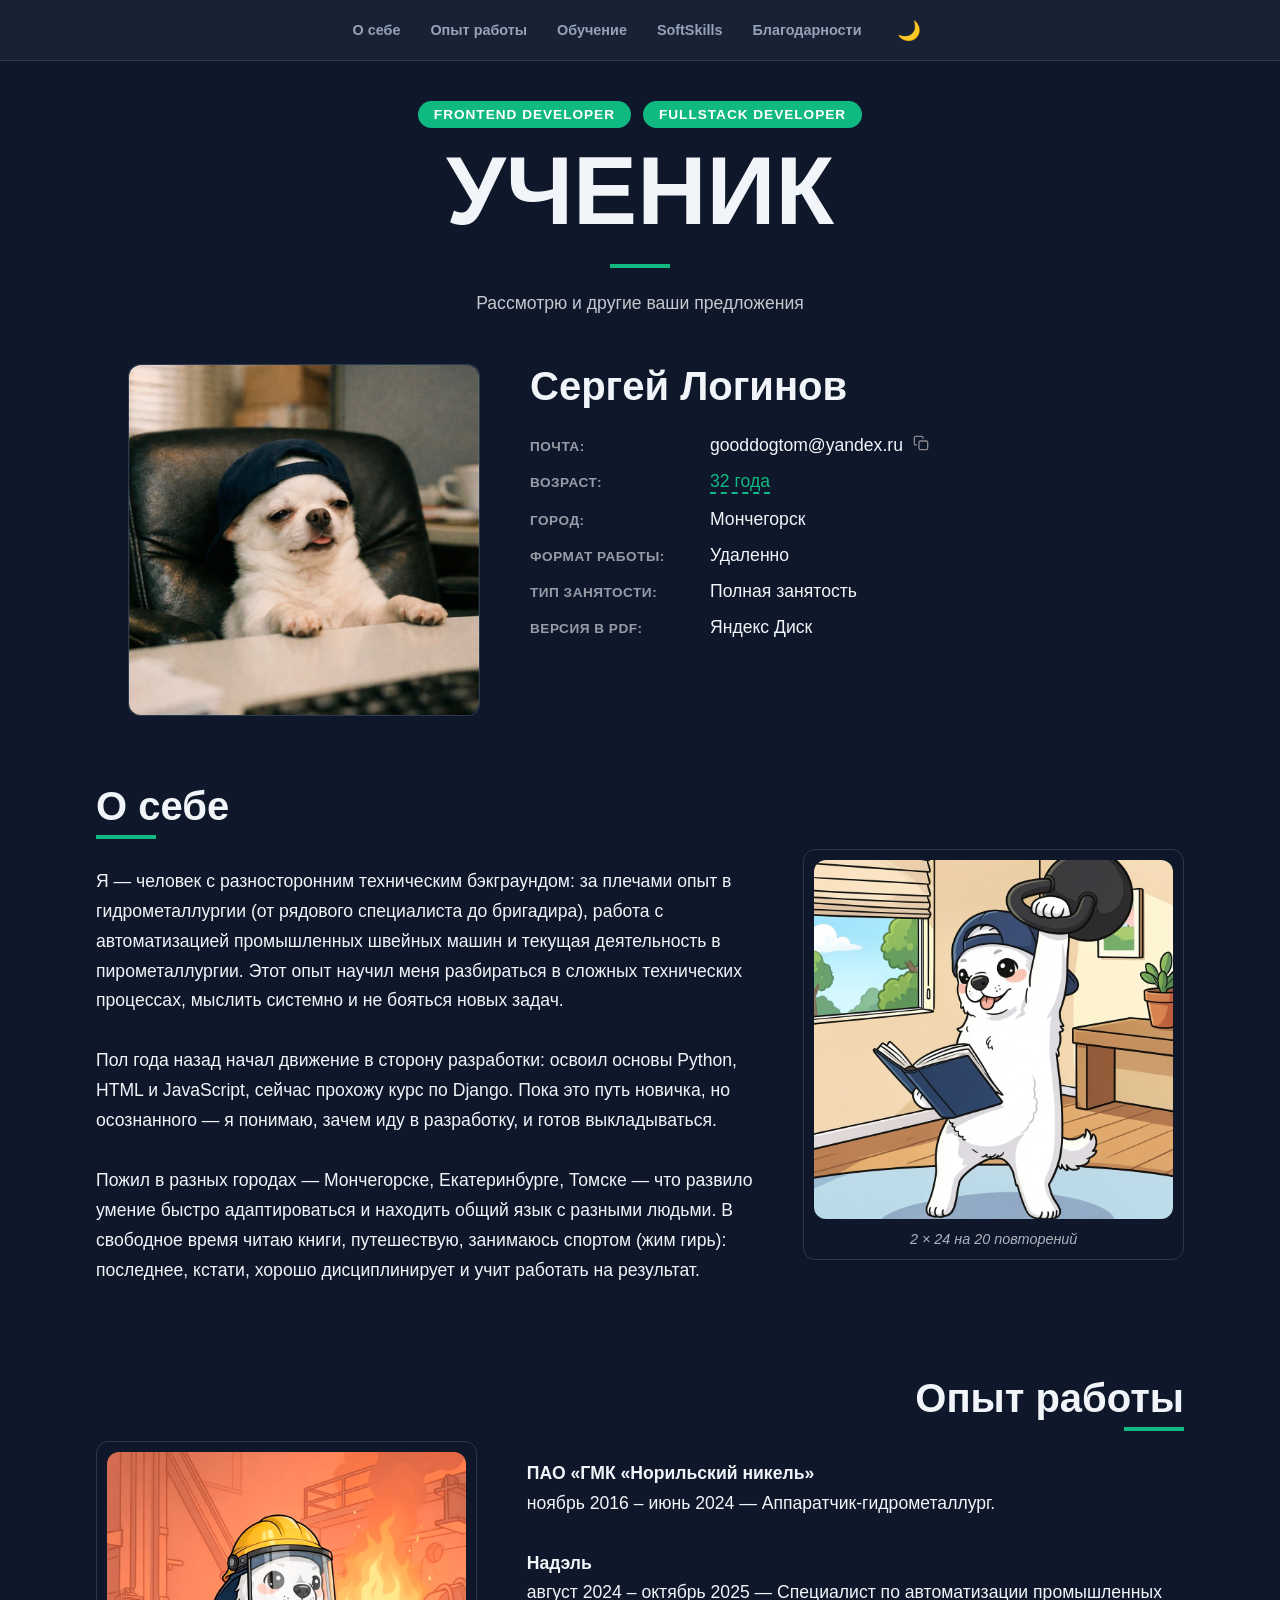
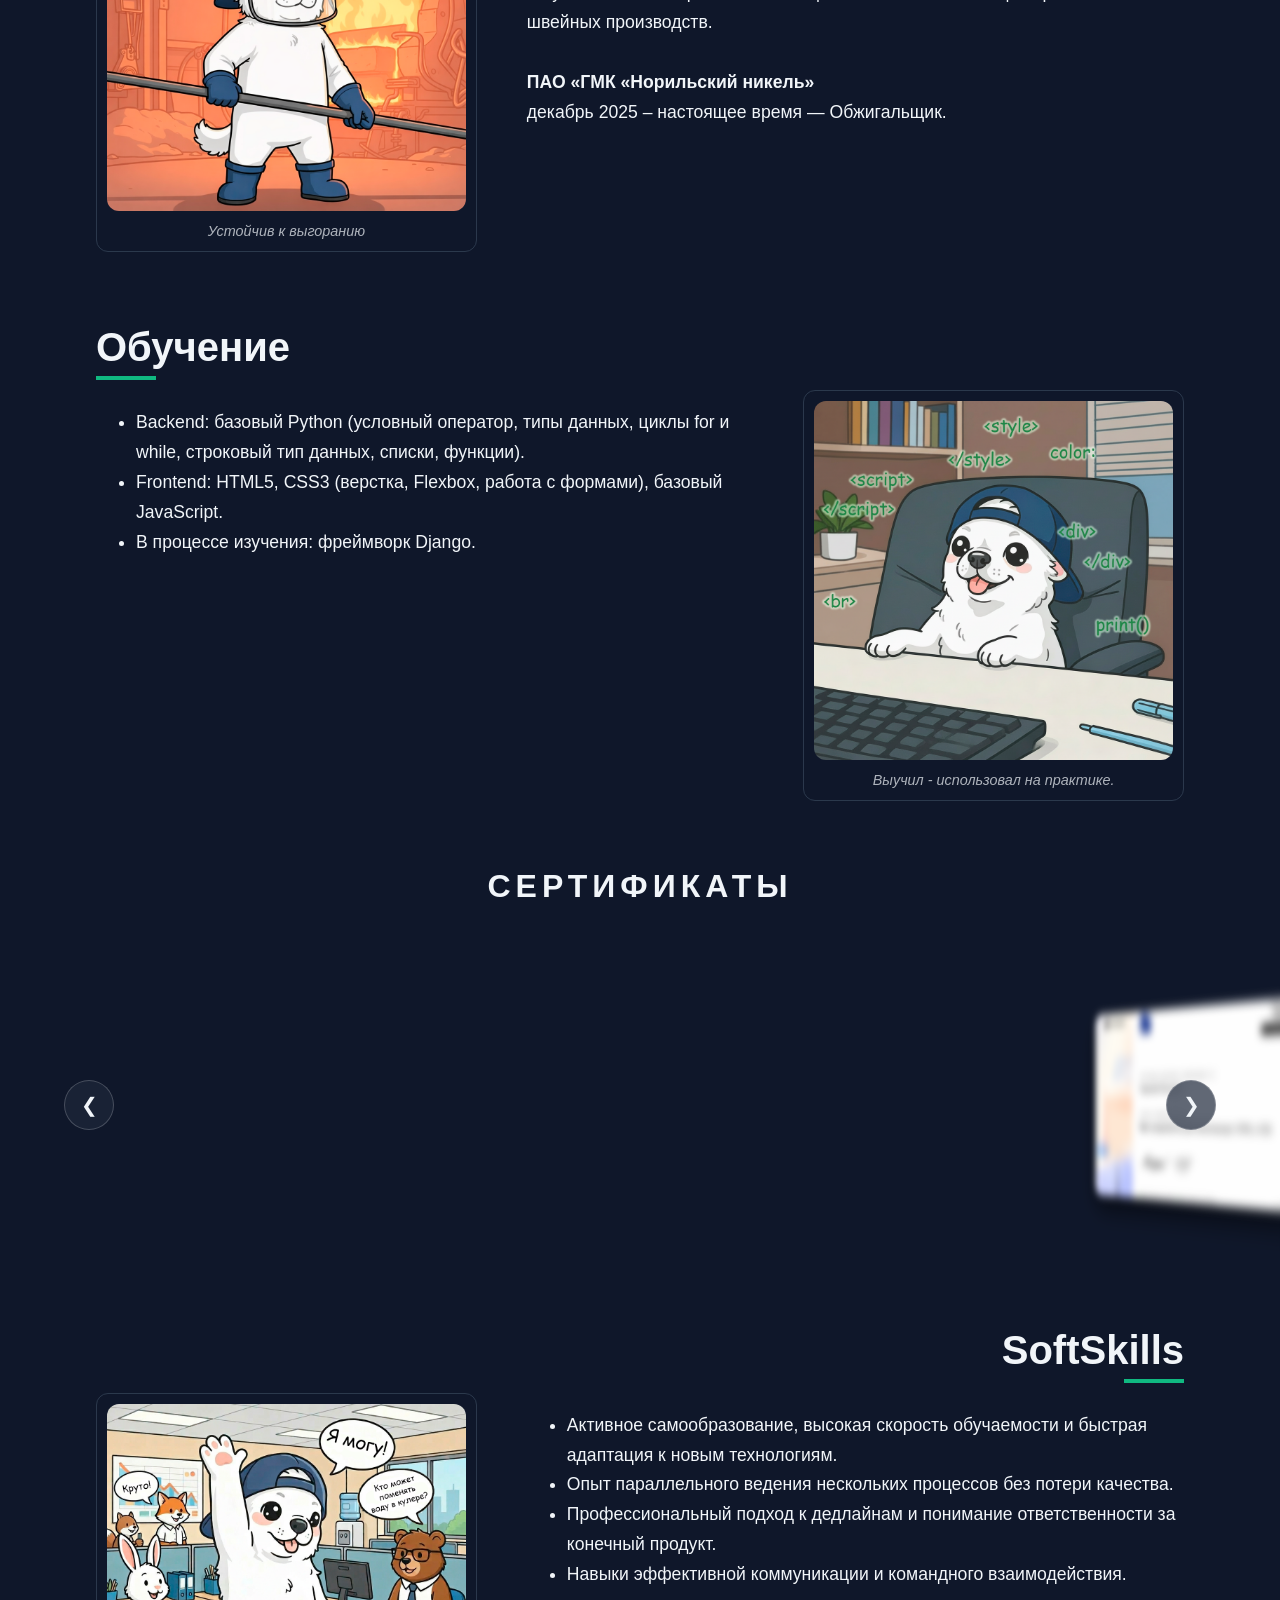
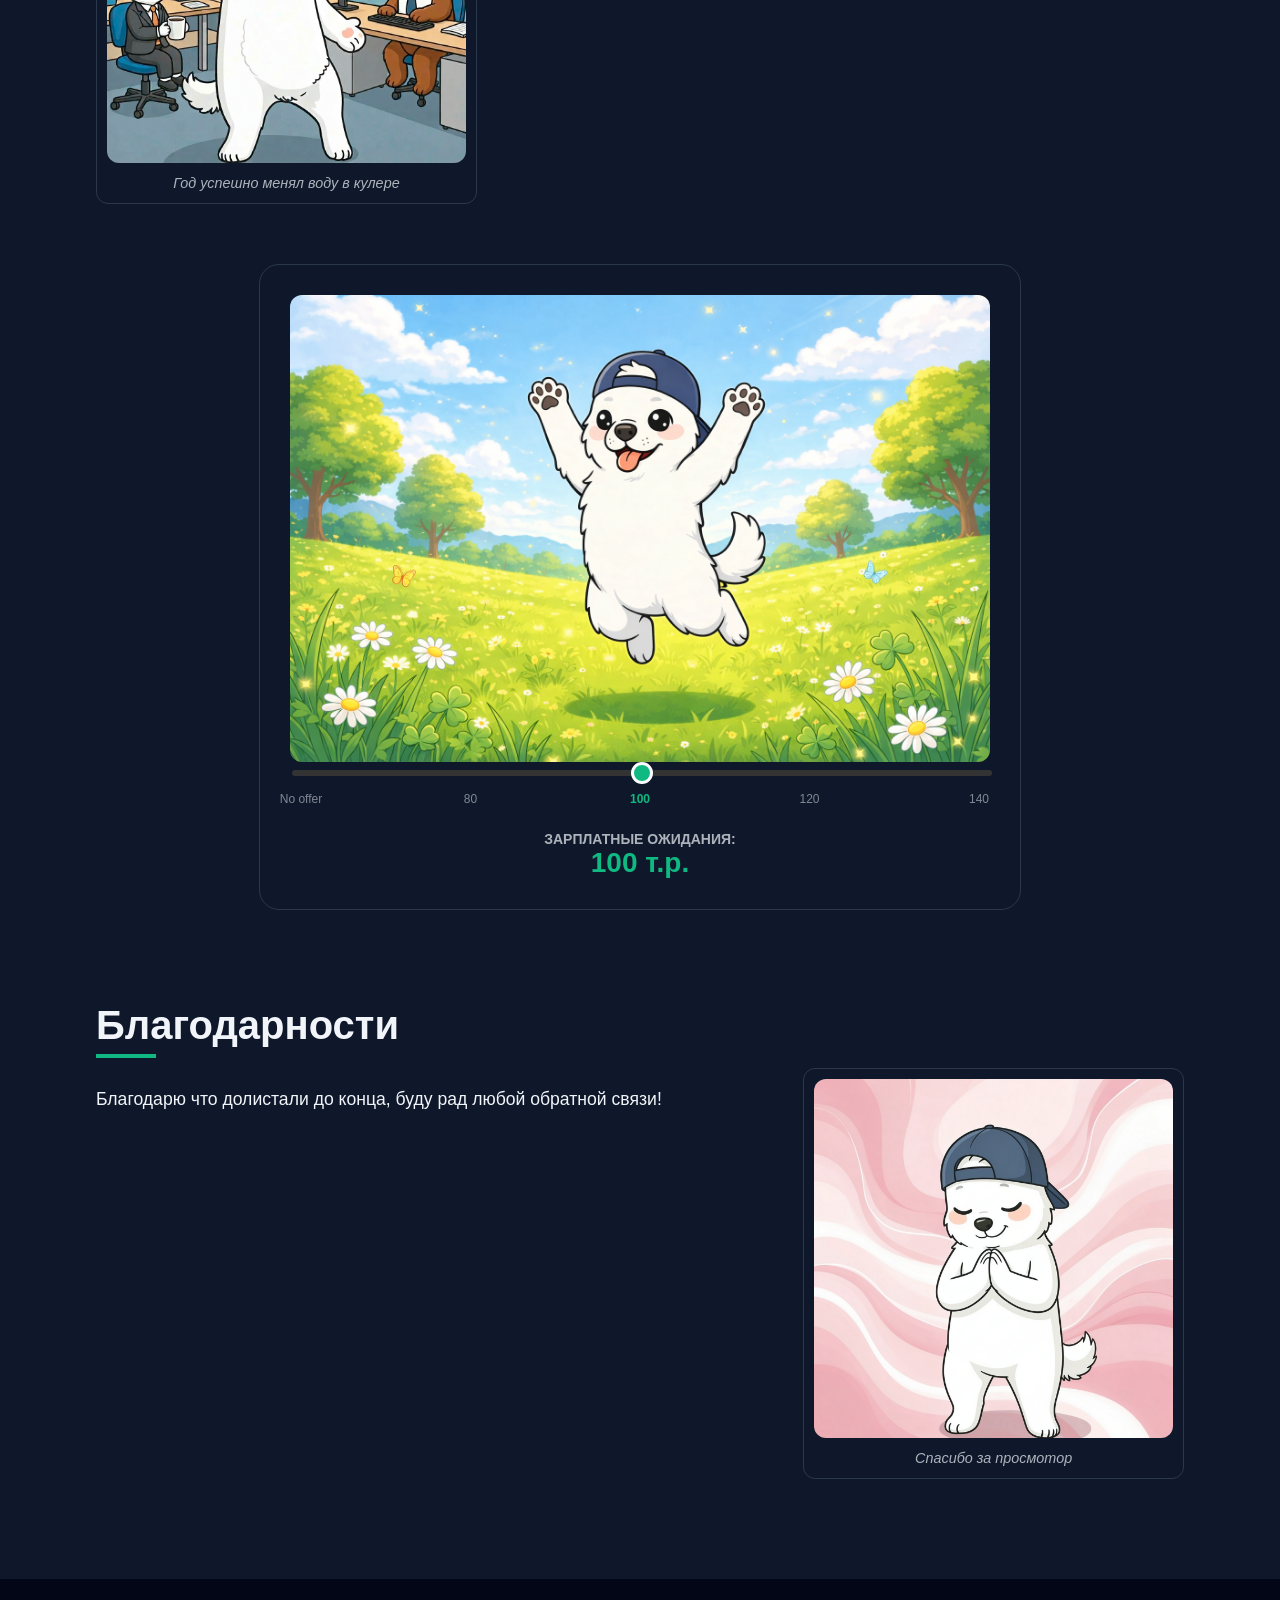
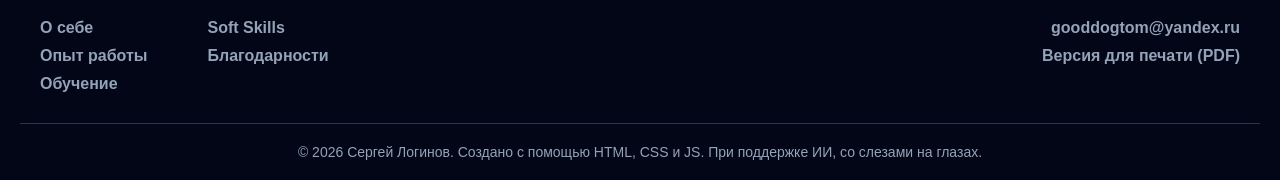
==== commit dca2c2b4: "Update index.html" ====
--- a/index.html
+++ b/index.html
@@ -1330,7 +1330,7 @@
 
                     <div class="info-item">
                         <span class="label">Версия в PDF:</span>
-                        <span class="value"><a href="#" class="value" target="_blank">Яндекс Диск</a></span>
+                        <span class="value"><a href="https://disk.yandex.ru/i/cvprgVri8pwfvA" class="value" target="_blank">Яндекс Диск</a></span>
                     </div>
                 </div>
             </div>
@@ -1523,7 +1523,7 @@
             </div>
             <div class="footer-contacts">
                 <a href="mailto:gooddogtom@yandex.ru">gooddogtom@yandex.ru</a>
-                <a href="#" target="_blank">Версия для печати (PDF)</a>
+                <a href="https://disk.yandex.ru/i/cvprgVri8pwfvA" target="_blank">Версия для печати (PDF)</a>
             </div>
         </div>
 
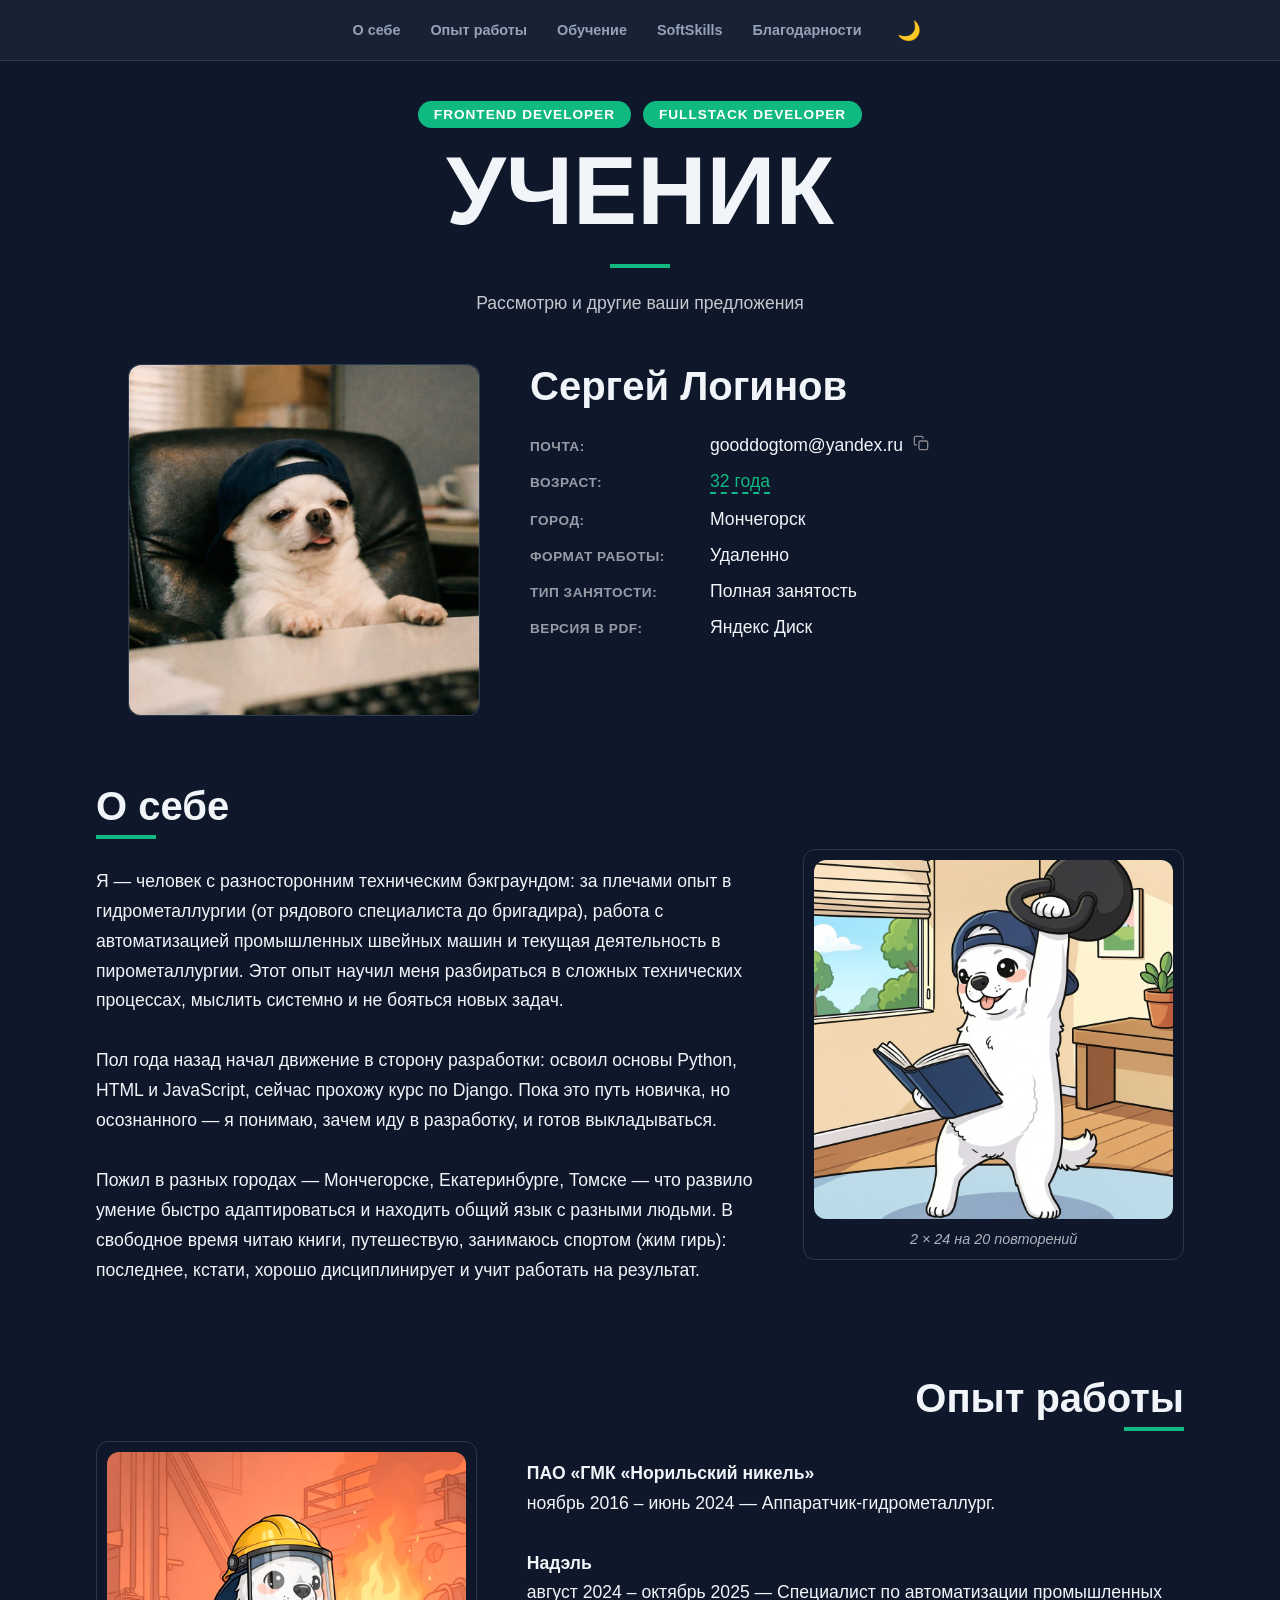
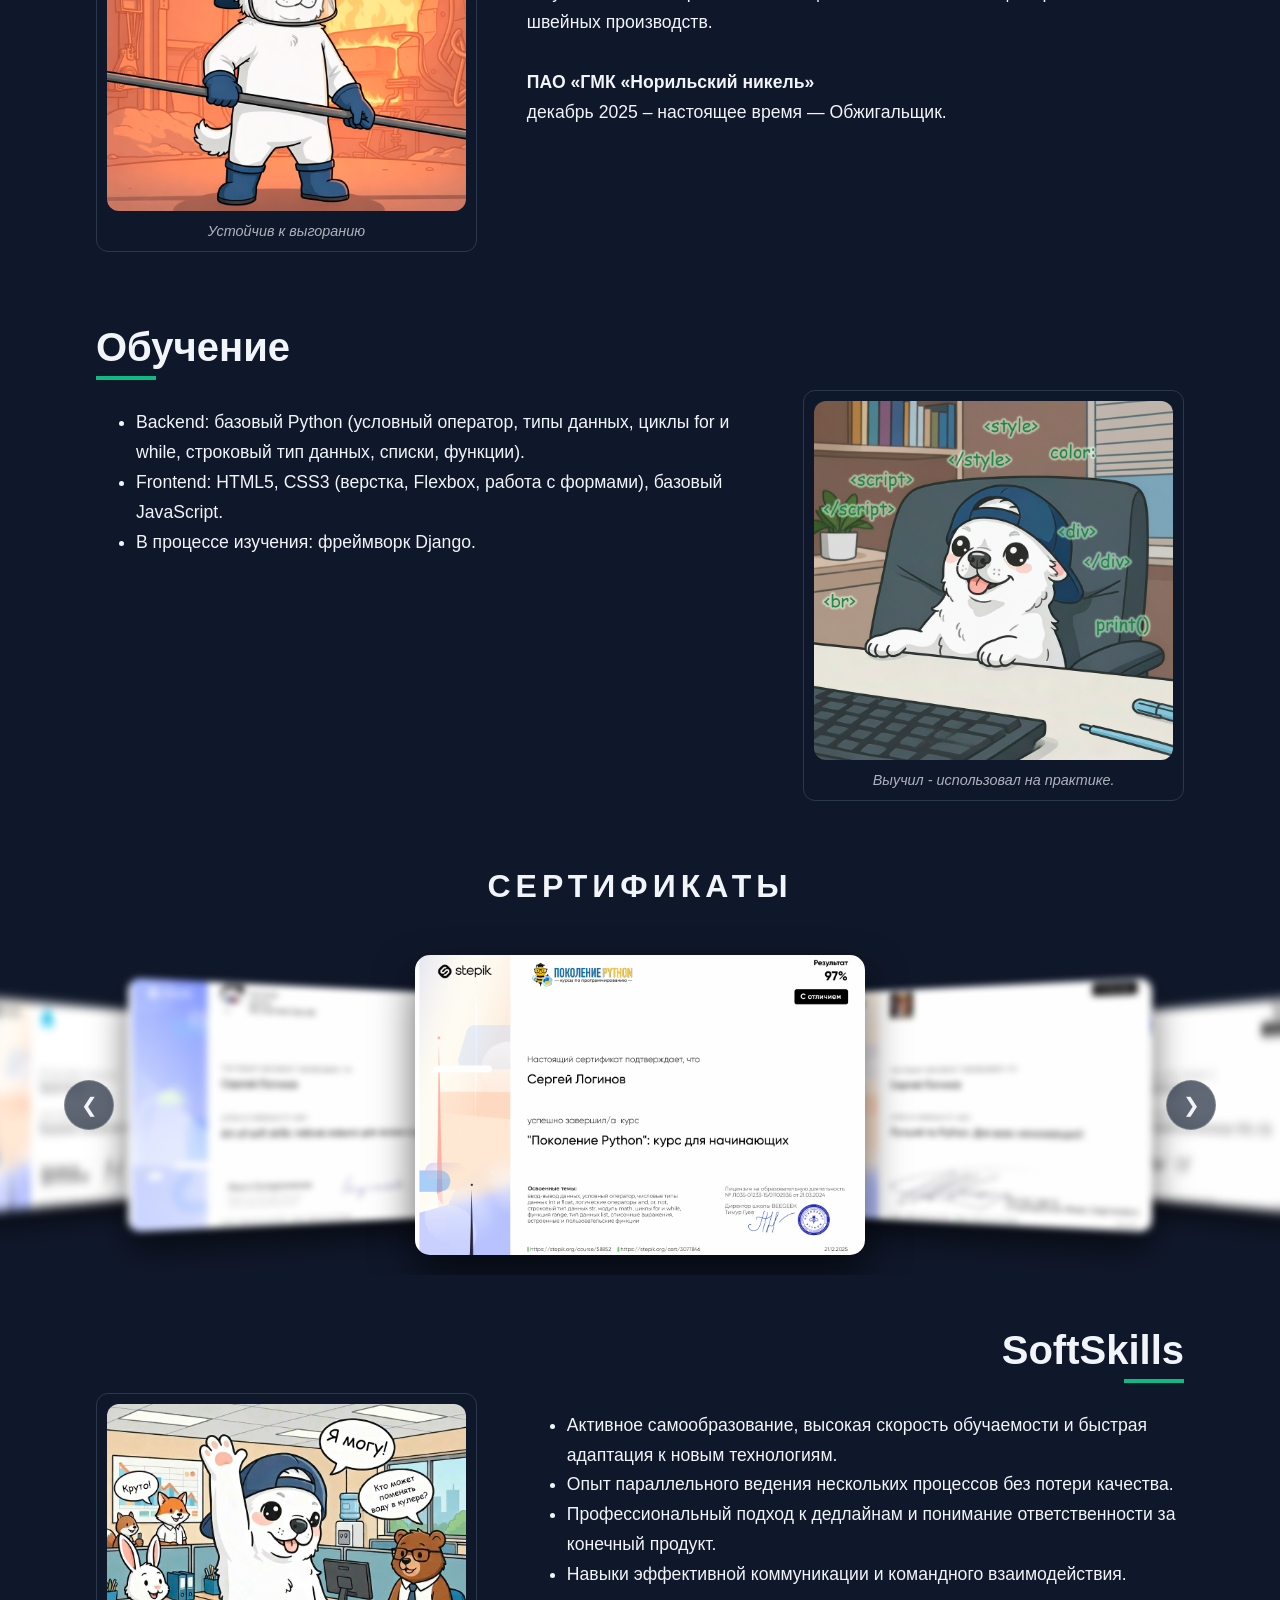
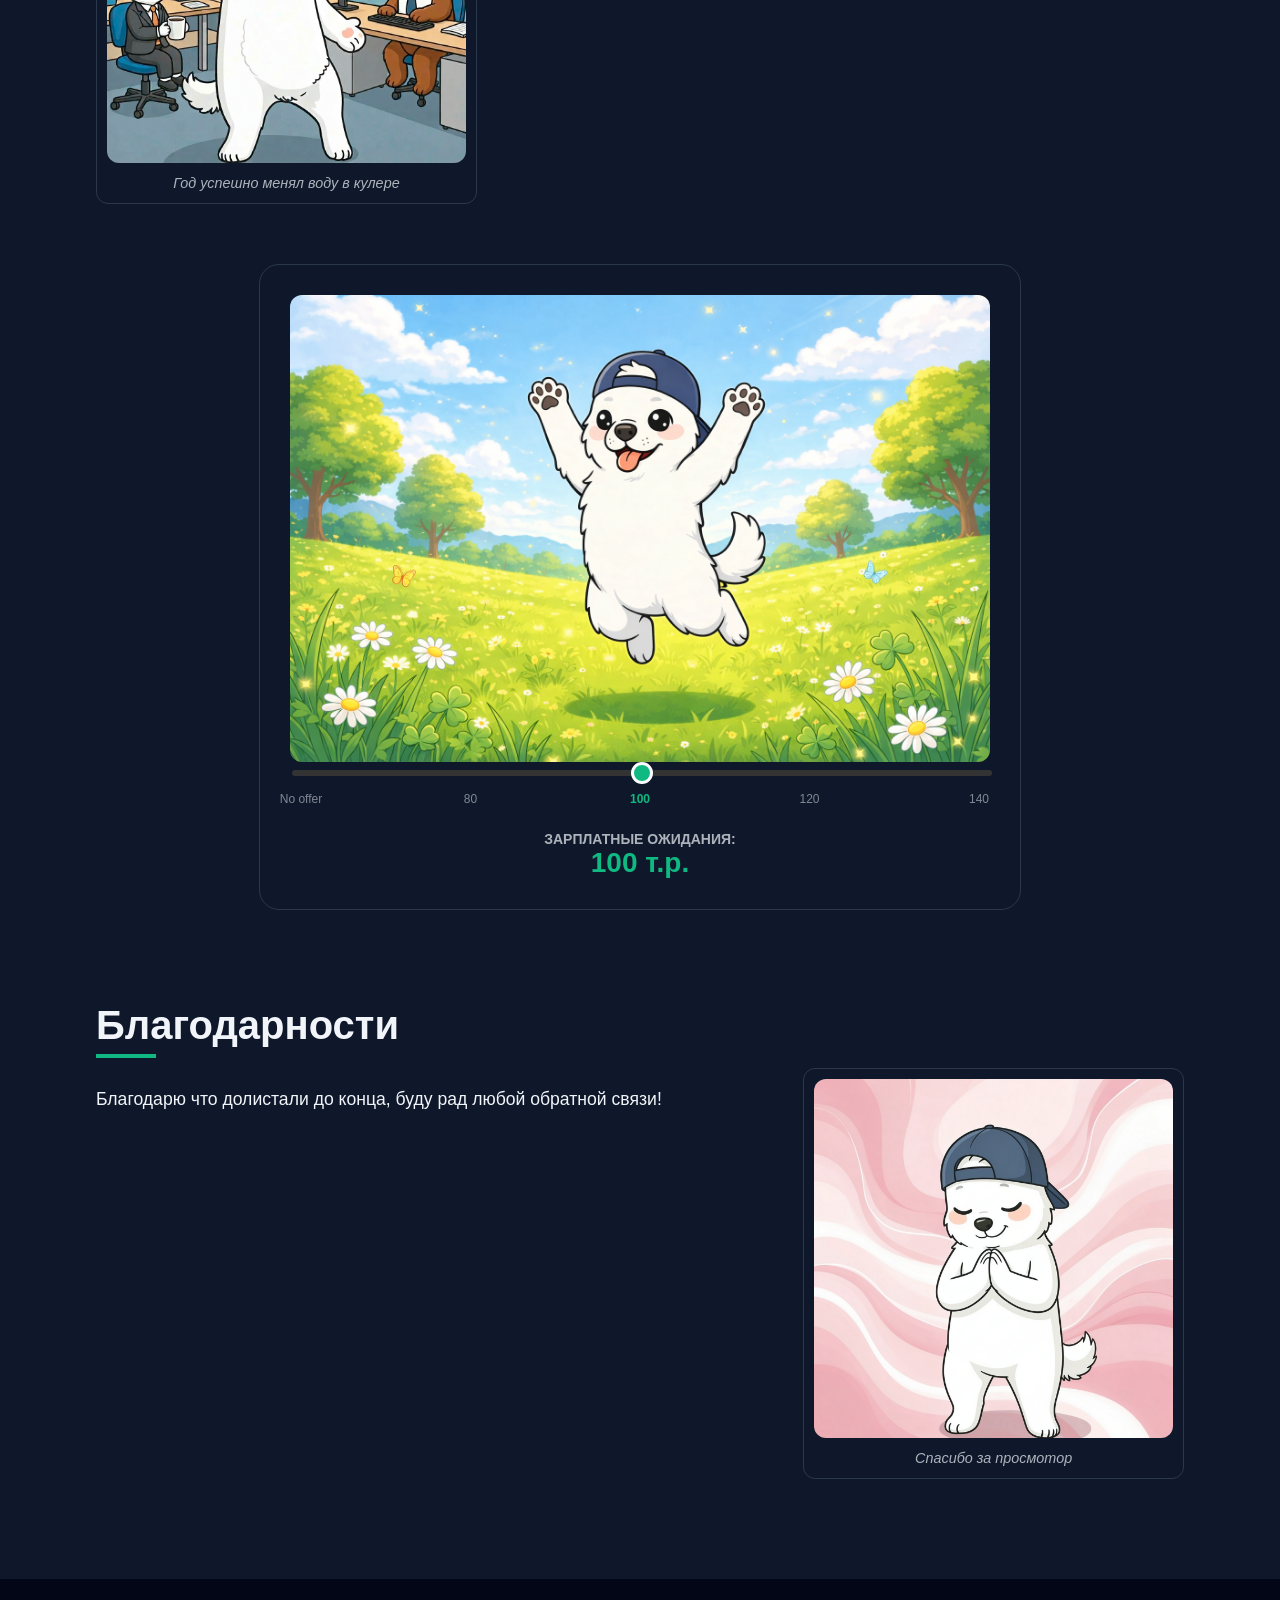
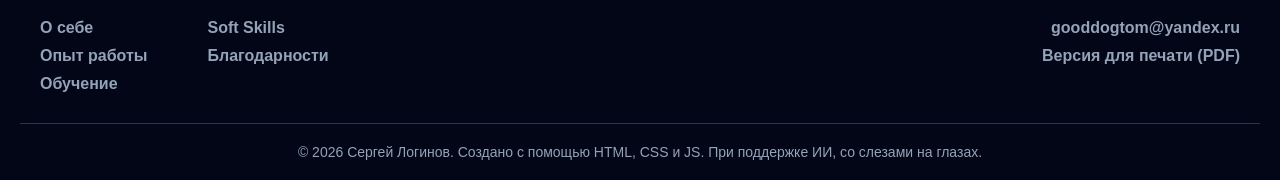
==== commit a0ab06dd: "Update index.html" ====
--- a/index.html
+++ b/index.html
@@ -6,1220 +6,8 @@
     <meta name="viewport" content="width=device-width, initial-scale=1.0">
     <title>Резюме Frontend</title>
     <link rel="icon" href="img/favikonka.png" type="image/png">
-    <style>
-        :root {
-            --bg-color: #F8FAFC;
-            --nav-bgc: rgba(248, 250, 252, 0.8);
-            --head-color: #FFFFFF;
-            --text-color: #1E293B;
-            --tootext-color: #64748B;
-            --anav-color: #475569;
-            --accent-color: #3B82F6;
-            --footer-color: #F1F5F9;
-            --border-color: rgba(226, 232, 240, 0.8);
-            --box-shadow: 0 4px 6px -1px rgba(0, 0, 0, 0.1), 0 2px 4px -2px rgba(0, 0, 0, 0.05);
-            --accent: #00d4ff;
-            --slide-w: 450px;
-            --slide-h: 300px;
-            --trans-time: 0.6s;
-            --arrow-slide: rgba(0, 0, 0, 0.05);
-            --btn-size: 50px;
-            --btn-mobile-size: 45px;
-        }
-
-        /* color для ночной темы */
-        [data-theme="dark"] {
-            --bg-color: #0F172A;
-            --nav-bgc: rgba(30, 41, 59, 0.7);
-            --head-color: #1E293B;
-            --text-color: #F1F5F9;
-            --tootext-color: #94A3B8;
-            --anav-color: #94A3B8;
-            --accent-color: #10B981;
-            --footer-color: #020617;
-            --border-color: rgba(51, 65, 85, 0.8);
-            --box-shadow: 0 10px 15px -3px rgba(0, 0, 0, 0.4), 0 4px 6px -4px rgba(0, 0, 0, 0.2);
-            --arrow-slide: rgba(30, 41, 59, 0.7);
-        }
-
-        body {
-            font-family: Arial, sans-serif;
-            margin: 0;
-            padding: 0;
-            background-color: var(--bg-color);
-            color: var(--text-color);
-            transition: background-color 0.8s ease, color 0.8s ease, border-color 0.8s ease;
-        }
-
-
-        /* ПЛАВНЫЕ ПЕРЕХОДЫ НАЧАЛО */
-        .hero-section,
-        .profile-section,
-        .about-section,
-        .job-badge,
-        .label,
-        button {
-            transition: background-color 0.8s ease, color 0.8s ease, border-color 0.8s ease, transform 0.8s ease;
-        }
-
-        /* ПЛАВНЫЕ ПЕРЕХОДЫ КОНЕЦ */
-
-        /* НАВИГАЦИЯ */
-        nav {
-            background-color: var(--nav-bgc);
-            backdrop-filter: blur(12px);
-            -webkit-backdrop-filter: blur(12px);
-            /* Для сафари */
-            position: sticky;
-            top: 0;
-            border-bottom: 1px solid var(--border-color);
-            z-index: 1000;
-            height: 60px;
-            display: flex;
-            justify-content: center;
-            align-items: center;
-            padding: 0 20px;
-            margin-bottom: 0 !important;
-            transition: background-color 0.8s ease, border-color 0.8s ease;
-        }
-
-        /* Контейнер ссылок */
-        .nav-links {
-            list-style: none;
-            display: flex;
-            align-items: center;
-            gap: 30px;
-            margin: 0;
-            padding: 0;
-        }
-
-        .nav-links a {
-            color: var(--anav-color);
-            text-decoration: none;
-            font-weight: bold;
-            font-size: 0.9rem;
-            transition: 0.3s;
-        }
-
-        .nav-links a:hover {
-            color: var(--accent-color);
-        }
-
-        /* Кнопки */
-        .theme-toggle,
-        .burger {
-            background: none;
-            border: none;
-            cursor: pointer;
-            color: var(--anav-color);
-            /* перепроверить потом */
-            display: flex;
-            align-items: center;
-            z-index: 1001;
-        }
-
-        .theme-toggle {
-            font-size: 1.2rem;
-        }
-
-        .burger {
-            display: none;
-            flex-direction: column;
-            gap: 5px;
-            padding: 5px;
-        }
-
-        .burger span {
-            width: 25px;
-            height: 2px;
-            background-color: var(--anav-color);
-            transition: 0.4s;
-        }
-
-        /* СТИЛИ ПРОГРЕССБАР */
-        .progress-container {
-            position: absolute;
-            bottom: 0;
-            left: 0;
-            width: 100%;
-            height: 4px;
-            z-index: 1000;
-            background: transparent;
-        }
-
-        .progress-bar {
-            height: 100%;
-            background: var(--accent-color);
-            width: 0%;
-            transition: background 0.3s ease;
-        }
-
-        /* КОНЕЦ НАВИГАЦИИ */
-
-        /* БЛОК УЧЕНИК НАЧАЛО */
-        .hero-section {
-            width: 100%;
-            height: auto;
-            display: flex;
-            justify-content: center;
-            align-items: center;
-            text-align: center;
-            padding: 40px 20px;
-            margin: 0;
-            background-color: var(--bg-color);
-            box-sizing: border-box;
-        }
-
-        .hero-content {
-            max-width: 800px;
-            width: 100%;
-        }
-
-        .job-titles {
-            display: flex;
-            justify-content: center;
-            gap: 12px;
-            flex-wrap: wrap;
-            margin-bottom: 15px;
-        }
-
-        .job-badge {
-            background: var(--accent-color);
-            color: #FFFFFF;
-            padding: 6px 16px;
-            border-radius: 50px;
-            font-size: 0.85rem;
-            font-weight: bold;
-            text-transform: uppercase;
-            letter-spacing: 1px;
-        }
-
-        /* Основной заголовок "Ученик" */
-        .status-text {
-            font-size: clamp(3rem, 10vw, 6rem);
-            margin: 0 !important;
-            line-height: 1;
-            text-transform: uppercase;
-            font-weight: 900;
-            color: var(--text-color);
-        }
-
-        .hero-divider {
-            height: 4px;
-            width: 60px;
-            background: var(--accent-color);
-            margin: 25px auto;
-        }
-
-        .hero-content p {
-            font-size: 1.1rem;
-            color: var(--text-color);
-            opacity: 0.8;
-            margin: 0;
-        }
-
-        /* БЛОК УЧЕНИК КОНЕЦ */
-
-        /* БЛОК ПРОФАЙЛ НАЧАЛО */
-        .profile-section {
-            width: 100%;
-            display: flex;
-            justify-content: center;
-            padding: 10px 0 15px 0;
-            margin: 0;
-            background-color: var(--bg-color);
-            box-sizing: border-box;
-        }
-
-        .profile-container {
-            width: 80%;
-            max-width: 1200px;
-            display: flex;
-            gap: 50px;
-            align-items: flex-start;
-        }
-
-
-
-        /* БЛОК №1: ВИЗУАЛ (ФОТО) */
-        .profile-visual {
-            flex: 0 0 350px;
-        }
-
-        .photo-wrapper {
-            width: 350px;
-            height: 350px;
-            border-radius: 12px;
-            border: 1px solid var(--border-color);
-            background-color: var(--bg-color);
-
-        }
-
-        .photo-wrapper img,
-        .about-visual figure img {
-            cursor: pointer;
-            display: block;
-            width: 100%;
-            height: 100%;
-            object-fit: cover;
-            border-radius: 12px;
-            transition: transform 0.4s ease-out, box-shadow 0.4s ease-out;
-            backface-visibility: hidden;
-        }
-
-        /* Эффект "всплытия" */
-        .photo-wrapper img:hover,
-        .about-visual figure img:hover {
-            transform: scale(1.05) translateY(-10px);
-            box-shadow: var(--box-shadow);
-            z-index: 10;
-        }
-
-        /* БЛОК №2: ДЕТАЛИ (ТЕКСТ) */
-        .profile-details {
-            flex: 1;
-            display: flex;
-            flex-direction: column;
-        }
-
-        .name {
-            margin: 0 0 25px 0;
-            font-size: 2.5rem;
-            color: var(--text-color);
-            font-weight: bold;
-        }
-
-        .info-list {
-            display: flex;
-            flex-direction: column;
-            gap: 15px;
-        }
-
-        .info-item {
-            display: flex;
-            flex-direction: row;
-            gap: 20px;
-            align-items: baseline;
-        }
-
-        .label {
-            font-size: 0.85rem;
-            font-weight: bold;
-            color: var(--text-color);
-            opacity: 0.6;
-            text-transform: uppercase;
-            letter-spacing: 0.5px;
-            min-width: 160px;
-            flex-shrink: 0;
-        }
-
-        .value {
-            font-size: 1.1rem;
-            color: var(--text-color);
-            text-decoration: none;
-        }
-
-        a.value:hover {
-            color: var(--accent-color);
-        }
-
-        /* ИКОНКА КОПИРОВАТЬ НАЧАЛО */
-        .copy-btn {
-            position: relative;
-            display: inline-block;
-            background: none;
-            border: none;
-            cursor: pointer;
-            color: #888;
-        }
-
-        /* Стили для подсказки */
-        .copy-btn .tooltip {
-            visibility: hidden;
-            width: 100px;
-            background-color: #333;
-            color: #fff;
-            text-align: center;
-            border-radius: 6px;
-            padding: 5px;
-            position: absolute;
-            z-index: 1;
-            bottom: 125%;
-            left: 50%;
-            margin-left: -50px;
-            opacity: 0;
-            transition: opacity 0.3s;
-            font-size: 12px;
-        }
-
-        .copy-btn:hover .tooltip {
-            visibility: visible;
-            opacity: 1;
-        }
-
-        /* ИКОНКА КОПИРОВАТЬ КОНЕЦ */
-
-        /* БЛОК ПРОФАЙЛ КОНЕЦ */
-
-        /* БЛОК КОНТЕНТ ЛЕФТ/РАЙТ НАЧАЛО */
-        /* --- ОБЩИЕ СТИЛИ (НЕ МЕНЯЮТСЯ) --- */
-        .about-section {
-            width: 100%;
-            padding: 20px 0;
-            background-color: var(--bg-color);
-        }
-
-        .about-container {
-            width: 85%;
-            max-width: 1200px;
-            margin: 0 auto;
-            display: flex;
-            flex-direction: column;
-        }
-
-        .about-title {
-            font-size: 2.5rem;
-            position: relative;
-            display: inline-block;
-            margin-bottom: 20px !important;
-        }
-
-        .about-title::after {
-            content: '';
-            position: absolute;
-            bottom: -10px;
-            width: 60px;
-            height: 4px;
-            background-color: var(--accent-color);
-        }
-
-        .about-content {
-            display: flex;
-            gap: 50px;
-            align-items: flex-start;
-            width: 100%;
-        }
-
-        .about-visual {
-            flex: 0 0 35%;
-            max-width: 400px;
-        }
-
-        .about-text {
-            flex: 1;
-            line-height: 1.7;
-            font-size: 1.1rem;
-        }
-
-        figure {
-            margin: 0;
-            padding: 10px;
-            background: var(--bg-nav);
-            border: 1px solid var(--border-color);
-            border-radius: 12px;
-        }
-
-        figure img {
-            width: 100%;
-            height: auto;
-            border-radius: 6px;
-            display: block;
-        }
-
-        figcaption {
-            margin-top: 10px;
-            font-size: 0.9rem;
-            color: var(--text-color);
-            opacity: 0.7;
-            text-align: center;
-            font-style: italic;
-            line-height: 1.4;
-        }
-
-        figure:hover figcaption {
-            opacity: 1;
-            transition: opacity 0.3s ease;
-        }
-
-        /* --- МОДИФИКАТОР: ЛОКАЦИЯ СПРАВА (layout-right) --- */
-        .layout-right .about-container {
-            align-items: flex-end;
-        }
-
-        .layout-right .about-title {
-            text-align: right;
-        }
-
-        .layout-right .about-title::after {
-            right: 0;
-        }
-
-        .layout-right .about-content {
-            flex-direction: row;
-        }
-
-        /* Фото слева, текст справа */
-
-        /* --- МОДИФИКАТОР: ЛОКАЦИЯ СЛЕВА (layout-left) --- */
-        .layout-left .about-container {
-            align-items: flex-start;
-        }
-
-        .layout-left .about-title {
-            text-align: left;
-        }
-
-        .layout-left .about-title::after {
-            left: 0;
-        }
-
-        .layout-left .about-content {
-            flex-direction: row-reverse;
-        }
-
-        /* Фото справа, текст слева */
-        /* БЛОК КОНТЕНТ ЛЕФТ/РАЙТ КОНЕЦ */
-
-        /* МОДАЛЬНОЕ ОКНО НАЧАЛО */
-        .modal {
-            display: none;
-            position: fixed;
-            z-index: 2000;
-            top: 0;
-            left: 0;
-            width: 100%;
-            height: 100%;
-            background-color: rgba(0, 0, 0, 0.9);
-            align-items: center;
-            justify-content: center;
-        }
-
-        .modal-content {
-            max-width: 90%;
-            max-height: 90%;
-            border-radius: 8px;
-            animation: zoom 0.3s ease;
-        }
-
-        .modal-close {
-            position: absolute;
-            top: 20px;
-            right: 35px;
-            color: #fff;
-            font-size: 40px;
-            cursor: pointer;
-        }
-
-        /* БЛОК СТИЛИ ДЛЯ ГАЛЕРЕИ СЕРТИФИКАТОВ НАЧАЛО */
-        .photo-section {
-            padding: 20px 0;
-            display: flex;
-            flex-direction: column;
-            align-items: center;
-            overflow: hidden;
-        }
-
-        .gallery-title {
-            font-size: 2rem;
-            text-transform: uppercase;
-            letter-spacing: 5px;
-            margin-bottom: 50px;
-        }
-
-        .slider-container {
-            position: relative;
-            width: 100%;
-            display: flex;
-            justify-content: center;
-            perspective: 1500px;
-            touch-action: pan-y;
-        }
-
-        .slider-track {
-            position: relative;
-            width: var(--slide-w);
-            height: var(--slide-h);
-            transform-style: preserve-3d;
-        }
-
-        .slide {
-            position: absolute;
-            width: 100%;
-            height: 100%;
-            border-radius: 15px;
-            overflow: hidden;
-            box-shadow: 0 20px 40px rgba(0, 0, 0, 0.6);
-            transition: all var(--trans-time) cubic-bezier(0.25, 1, 0.5, 1);
-            user-select: none;
-        }
-
-        .slide img {
-            width: 100%;
-            height: 100%;
-            object-fit: cover;
-            pointer-events: none;
-        }
-
-        .nav-btn {
-            position: absolute;
-            top: 50%;
-            transform: translateY(-50%);
-            background: var(--arrow-slide);
-            border: 1px solid rgba(255, 255, 255, 0.2);
-            color: var(--text-color);
-            width: 50px;
-            height: 50px;
-            border-radius: 50%;
-            cursor: pointer;
-            z-index: 100;
-            backdrop-filter: blur(5px);
-            display: flex;
-            justify-content: center;
-            align-items: center;
-            font-size: 20px;
-            transition: 0.3s;
-        }
-
-        .nav-btn:hover {
-            background: rgba(255, 255, 255, 0.2);
-        }
-
-        .prev-btn {
-            left: 5%;
-        }
-
-        .next-btn {
-            right: 5%;
-        }
-
-        .modalSlide {
-            position: fixed;
-            inset: 0;
-            background: rgba(0, 0, 0, 0.95);
-            display: none;
-            justify-content: center;
-            align-items: center;
-            z-index: 9999;
-        }
-
-        .modalSlide.active {
-            display: flex;
-        }
-
-        .modal-content {
-            max-width: 90%;
-            max-height: 80%;
-            object-fit: contain;
-            border-radius: 5px;
-        }
-
-        .close-modal {
-            position: absolute;
-            top: 20px;
-            right: 30px;
-            font-size: 40px;
-            cursor: pointer;
-            line-height: 1;
-            color: #fff;
-        }
-
-        /* БЛОК СТИЛИ ДЛЯ ГАЛЕРЕИ СЕРТИФИКАТОВ КОНЕЦ */
-
-        /* БЛОК ЗАРПЛАТНЫЕ ОЖИДАНИЯ НАЧАЛО */
-        .offer-widget-section {
-            width: 100%;
-            padding: 40px 0;
-            display: flex;
-            justify-content: center;
-            background-color: var(--bg-color);
-        }
-
-        /* 1. ДЕЛАЕМ ШИРЕ */
-        .widget-card {
-            width: 95%;
-            max-width: 700px;
-            background: var(--bg-nav);
-            border: 1px solid var(--border-color);
-            padding: 30px;
-            border-radius: 20px;
-            text-align: center;
-            margin: 0 auto;
-        }
-
-        .widget-img-container {
-            width: 100%;
-            height: auto;
-            min-height: 300px;
-            max-height: 500px;
-            display: flex;
-            justify-content: center;
-            align-items: center;
-            background: var(--bg-color);
-            border-radius: 12px;
-            overflow: hidden;
-        }
-
-        #offer-img {
-            max-width: 100%;
-            max-height: 100%;
-            width: auto;
-            height: auto;
-            object-fit: contain;
-            display: block;
-            transition: 0.3s;
-        }
-
-        /* Ползунок и шкала */
-        input[type="range"] {
-            -webkit-appearance: none;
-            -moz-appearance: none;
-            appearance: none;
-            width: 100%;
-            height: 6px;
-            background: #333;
-            border-radius: 10px;
-            outline: none;
-        }
-
-
-        input[type="range"]::-webkit-slider-thumb {
-            -webkit-appearance: none;
-            width: 22px;
-            height: 22px;
-            background: var(--accent-color);
-            border: 3px solid #fff;
-            border-radius: 50%;
-            cursor: pointer;
-        }
-
-        .offer-ticks {
-            display: flex;
-            justify-content: space-between;
-            padding: 0 11px;
-            margin-top: 12px;
-        }
-
-        .offer-ticks span {
-            font-size: 12px;
-            color: var(--text-color);
-            opacity: 0.5;
-            cursor: pointer;
-            width: 0;
-            display: flex;
-            justify-content: center;
-            white-space: nowrap;
-        }
-
-        .offer-ticks span.active {
-            opacity: 1;
-            color: var(--accent-color);
-            font-weight: bold;
-        }
-
-        .widget-result {
-            margin-top: 25px;
-        }
-
-        .res-label {
-            font-size: 14px;
-            opacity: 0.7;
-            display: block;
-            font-weight: bold;
-            text-transform: uppercase;
-        }
-
-        #res-val {
-            font-size: 28px;
-            font-weight: 800;
-            color: var(--accent-color);
-        }
-
-        /* БЛОК ЗАРПЛАТНЫЕ ОЖИДАНИЯ КОНЕЦ */
-        /* СТИЛИ ПОДВАЛА НАЧАЛО */
-        .footer {
-            margin-top: 80px;
-            background-color: var(--footer-color);
-            color: var(--text-color);
-            padding: 40px 20px 20px;
-            font-family: Arial, sans-serif;
-            width: 100%;
-            box-sizing: border-box;
-        }
-
-        .footer-container {
-            max-width: 1200px;
-            margin: 0 auto;
-            display: flex;
-            justify-content: space-between;
-            align-items: flex-start;
-            flex-wrap: wrap;
-            gap: 30px;
-        }
-
-        .footer-links {
-            display: flex;
-            gap: 60px;
-        }
-
-        .footer-col {
-            display: flex;
-            flex-direction: column;
-            gap: 10px;
-        }
-
-        .footer-links a,
-        .footer-contacts a {
-            text-decoration: none;
-            color: var(--anav-color);
-            font-weight: bold;
-            transition: color 0.4s;
-        }
-
-        .footer-links a:hover,
-        .footer-contacts a:hover {
-            color: var(--accent-color);
-        }
-
-        .footer-contacts {
-            text-align: right;
-            display: flex;
-            flex-direction: column;
-            gap: 10px;
-        }
-
-        .footer-bottom {
-            border-top: 1px solid var(--border-color);
-            margin-top: 30px;
-            padding-top: 20px;
-            text-align: center;
-            font-size: 14px;
-            color: var(--tootext-color);
-            width: 100%;
-        }
-
-        /* СТИЛИ ПОДВАЛА КОНЕЦ */
-
-        /* СТИЛИ ДЛЯ ТЕСТА НА ВОЗРАСТ НАЧАЛО */
-        /* 1. Общие стили (тема и триггер) */
-        .modal-dog-trigger {
-            border-bottom: 2px dashed var(--accent-color);
-            cursor: pointer;
-            color: var(--accent-color);
-            display: inline-block;
-            position: relative;
-        }
-
-        .modal-dog-overlay {
-            display: none;
-            position: fixed;
-            z-index: 10000;
-            left: 0;
-            top: 0;
-            width: 100%;
-            height: 100%;
-            background-color: rgba(0, 0, 0, 0.7);
-            backdrop-filter: blur(5px);
-            align-items: center;
-            justify-content: center;
-            padding: 10px;
-            box-sizing: border-box;
-        }
-
-        .modal-dog-window {
-            background-color: var(--bg-color);
-            padding: 40px 25px 30px;
-            border-radius: 24px;
-            width: 100%;
-            max-width: 400px;
-            text-align: center;
-            position: relative;
-            box-shadow: 0 15px 40px rgba(0, 0, 0, 0.4);
-            box-sizing: border-box;
-            -webkit-overflow-scrolling: touch;
-        }
-
-        .modal-dog-input {
-            width: 100%;
-            padding: 15px;
-            border: 2px solid var(--border-color);
-            border-radius: 12px;
-            margin-bottom: 15px;
-            font-size: 18px;
-            background: transparent;
-            color: var(--text-color);
-            outline: none;
-            box-sizing: border-box;
-            appearance: none;
-            -webkit-appearance: none;
-        }
-
-
-        .modal-dog-input::-webkit-outer-spin-button,
-        .modal-dog-input::-webkit-inner-spin-button {
-            -webkit-appearance: none;
-            margin: 0;
-        }
-
-        .modal-dog-input[type=number] {
-            appearance: textfield;
-            -moz-appearance: textfield;
-        }
-
-
-
-        .modal-dog-button {
-            width: 100%;
-            padding: 15px;
-            background: var(--accent-color);
-            color: #fff;
-            border: none;
-            border-radius: 12px;
-            cursor: pointer;
-            font-weight: bold;
-            font-size: 16px;
-            transition: transform 0.2s, opacity 0.3s;
-        }
-
-        .modal-dog-button:active {
-            transform: scale(0.98);
-        }
-
-        /* 5. Результат */
-        .modal-dog-result {
-            margin-top: 20px;
-            padding-top: 20px;
-            border-top: 1px solid var(--border-color);
-        }
-
-        .modal-dog-image {
-            width: 120px;
-            height: 120px;
-            object-fit: cover;
-            border-radius: 50%;
-            margin: 15px auto;
-            border: 3px solid var(--accent-color);
-            display: block;
-        }
-
-        /* 6. Кнопка закрытия: увеличили зону клика */
-        .modal-dog-close {
-            position: absolute;
-            right: 15px;
-            top: 10px;
-            font-size: 35px;
-            line-height: 1;
-            cursor: pointer;
-            color: var(--text-color);
-            width: 44px;
-            height: 44px;
-            display: flex;
-            align-items: center;
-            justify-content: center;
-        }
-
-        .modal-dog-reset-button {
-            margin-top: 15px;
-            background: none;
-            border: 1px dashed var(--accent-color);
-            color: var(--accent-color);
-            padding: 10px 20px;
-            border-radius: 8px;
-            cursor: pointer;
-            width: 100%;
-            transition: all 0.3s ease;
-        }
-
-        .modal-dog-reset-button:hover {
-            background-color: var(--accent-color);
-            color: #fff;
-            border-style: solid;
-            box-shadow: 0 4px 10px rgba(0, 0, 0, 0.1);
-        }
-
-        /* ПОДСКАЗКА */
-        .modal-dog-trigger::after {
-            content: attr(data-tooltip);
-            position: absolute;
-            bottom: 125%;
-            left: 50%;
-            transform: translateX(-50%);
-            background: var(--accent-color);
-            color: #fff;
-            padding: 6px 12px;
-            border-radius: 4px;
-            font-size: 13px;
-            font-weight: bold;
-            white-space: nowrap;
-            z-index: 1000;
-            opacity: 0;
-            visibility: hidden;
-            transition: opacity 0.2s ease, transform 0.2s ease;
-        }
-
-        .modal-dog-trigger:hover::after {
-            opacity: 1;
-            visibility: visible;
-            transform: translateX(-50%) translateY(-5px);
-        }
-
-        /* СТИЛИ ДЛЯ ТЕСТА НА ВОЗРАСТ КОНЕЦ */
-
-        /* СТИЛИ ДЛЯ КНОПКИ ТОП НАЧАЛО */
-        .back-top {
-            position: fixed;
-            bottom: 25px;
-            right: 25px;
-            z-index: 9999;
-            width: var(--btn-size);
-            height: var(--btn-size);
-            border-radius: 50%;
-            background-color: var(--accent-color, #3B82F6);
-            color: var(--bg-color);
-            border: none;
-            display: flex;
-            align-items: center;
-            justify-content: center;
-            opacity: 0;
-            visibility: hidden;
-            transform: scale(0.5) translateY(20px);
-            transition: all 0.4s cubic-bezier(0.175, 0.885, 0.32, 1.275);
-            cursor: pointer;
-            box-shadow: 0 4px 15px var(--box-shadow);
-            -webkit-tap-highlight-color: transparent;
-        }
-
-        .back-top.active {
-            opacity: 1;
-            visibility: visible;
-            transform: scale(1) translateY(0);
-        }
-
-        @media (hover: hover) {
-            .back-top:hover {
-                transform: scale(1.1);
-                filter: brightness(1.1);
-            }
-        }
-
-        /* СТИЛИ ДЛЯ КНОПКИ ТОП КОНЕЦ */
-
-        @keyframes zoom {
-            from {
-                transform: scale(0.7);
-                opacity: 0;
-            }
-
-            to {
-                transform: scale(1);
-                opacity: 1;
-            }
-        }
-
-        /* МОДАЛЬНОЕ ОКНО КОНЕЦ */
-
-
-        /* АДАПТАЦИЯ ПОД МОБИЛЬНЫЙ*/
-        @media (max-width: 600px) {
-            .hero-section {
-                width: 100vw;
-                margin-left: calc(50% - 50vw);
-                padding: 20px 10px;
-            }
-
-            .status-text {
-                font-size: 3rem !important;
-            }
-        }
-
-
-        @media (max-width: 768px) {
-            nav {
-                justify-content: space-between;
-            }
-
-            .burger {
-                display: flex;
-                order: 1;
-            }
-
-            .mobile-theme-btn {
-                order: 3;
-            }
-
-            /* ВЫПАДАЮЩЕЕ МЕНЮ */
-            .nav-links {
-                position: fixed;
-                top: 60px;
-                left: 0;
-                right: 0;
-                flex-direction: column;
-                background: var(--bg-color);
-                backdrop-filter: none;
-                -webkit-backdrop-filter: none;
-                padding: 20px 0;
-                gap: 20px;
-                border-bottom: 1px solid var(--border-color);
-                transform: translateY(-150%);
-                transition: 0.4s ease-in-out;
-                box-shadow: var(--box-shadow);
-            }
-
-
-            .nav-links.active {
-                transform: translateY(0);
-            }
-
-
-            .theme-li {
-                display: none;
-            }
-
-            #burger.active span:nth-child(1) {
-                transform: translateY(7px) rotate(45deg);
-            }
-
-
-            #burger.active span:nth-child(2) {
-                opacity: 0;
-                transform: translateX(-10px);
-            }
-
-
-            #burger.active span:nth-child(3) {
-                transform: translateY(-7px) rotate(-45deg);
-            }
-
-            /* ФОТО ПРОФИЛЯ */
-            .profile-container {
-                flex-direction: column !important;
-                align-items: center !important;
-                text-align: center;
-                width: 95%;
-                gap: 20px;
-                margin: 0 auto;
-            }
-
-            .profile-visual,
-            .photo-wrapper {
-                width: 250px !important;
-                height: 250px !important;
-                flex: 0 0 250px !important;
-            }
-
-            .info-item {
-                flex-direction: column !important;
-                align-items: center !important;
-                justify-content: center !important;
-                gap: 5px;
-                margin-bottom: 5px;
-                width: 100%;
-            }
-
-            .info-item .label {
-                font-weight: bold;
-                margin: 0;
-            }
-
-            .info-item .value {
-                word-break: break-word;
-                max-width: 100%;
-            }
-
-            /* АДАПТИВНАЯ ГАЛЕРЕЯ СЕРТИФИКАТОВ НАЧАЛО */
-            :root {
-                --slide-w: 80vw;
-                --slide-h: 55vw;
-            }
-
-            .nav-btn {
-                display: none;
-            }
-
-            .slider-container {
-                perspective: none;
-            }
-
-            .slider-track {
-                transform-style: flat;
-            }
-
-            /* АДАПТИВНАЯ ГАЛЕРЕЯ СЕРТИФИКАТОВ КОНЕЦ */
-            /* АДАПТИВНОСТЬ ЗАРПЛАТНЫЕ ОЖИДАНИЯ */
-            .widget-controls {
-                display: none;
-            }
-
-            .widget-card {
-                padding: 15px;
-            }
-
-            .widget-img-container {
-                height: 200px;
-            }
-
-            /* ФУТЕР НАЧАЛО */
-            .footer-container {
-                flex-direction: column;
-                align-items: center;
-                text-align: center;
-            }
-
-            .footer-links {
-                flex-direction: column;
-                gap: 20px;
-            }
-
-            .footer-contacts {
-                text-align: center;
-                margin-top: 10px;
-            }
-
-            /* ФУТЕР КОНЕЦ */
-            /* КНОПКА ТОП НАЧАЛО */
-            .back-top {
-                width: var(--btn-mobile-size);
-                height: var(--btn-mobile-size);
-                bottom: 20px;
-                right: 20px;
-                box-shadow: 0 2px 10px rgba(0, 0, 0, 0.2);
-            }
-
-            /* КНОПКА ТОП КОНЕЦ */
-        }
-
-        @media (min-width: 769px) {
-            .mobile-theme-btn {
-                display: none;
-            }
-        }
-
-        /* МОБИЛЬНАЯ АДАПТИВНОСТЬ КОНТЕНТ */
-        @media (max-width: 992px) {
-            .about-container {
-                align-items: center !important;
-            }
-
-            .about-title {
-                text-align: center !important;
-            }
-
-            .about-title::after {
-                left: 50% !important;
-                transform: translateX(-50%);
-                right: auto !important;
-            }
-
-            .about-content {
-                flex-direction: column !important;
-                align-items: center;
-            }
-
-            .about-visual {
-                width: 100%;
-                max-width: 350px;
-            }
-        }
-    </style>
+    <link rel="stylesheet" href="style.css">
+    <script src="script.js" defer></script>
 </head>
 
 <body>
@@ -1231,7 +19,7 @@
             <span></span>
         </button>
 
-        <button class="theme-toggle mobile-theme-btn" onclick="toggleTheme()">
+        <button class="theme-toggle mobile-theme-btn">
             <span class="theme-icon">☀️</span>
         </button>
         <!-- КОНЕЦ МОБИЛЬНОГО МЕНЮ -->
@@ -1244,7 +32,7 @@
             <li><a href="#about_softskills">SoftSkills</a></li>
             <li><a href="#about_thanks">Благодарности</a></li>
             <li class="theme-li">
-                <button class="theme-toggle" onclick="toggleTheme()">
+                <button class="theme-toggle">
                     <span class="theme-icon">☀️</span>
                 </button>
             </li>
@@ -1578,378 +366,6 @@
         </svg>
     </button>
     <!-- БЛОК ТОП КОНЕЦ -->
-
-
-
-    <script>
-        // СКРИПТЫ ДЛЯ МЕНЮ И НОЧНОЙ - ДНЕВНОЙ ТЕМЫ
-        const burger = document.getElementById('burger');
-        const navLinks = document.getElementById('nav-links');
-        const themeIcons = document.querySelectorAll('.theme-icon');
-
-        const savedTheme = localStorage.getItem('theme');
-        if (savedTheme !== 'light') {
-            document.body.setAttribute('data-theme', 'dark');
-            themeIcons.forEach(i => i.textContent = '🌙');
-        } else {
-            document.body.removeAttribute('data-theme');
-            themeIcons.forEach(i => i.textContent = '☀️');
-        }
-
-        // 2. ФУНКЦИЯ СМЕНЫ ТЕМЫ
-        function toggleTheme() {
-            const isDark = document.body.getAttribute('data-theme') === 'dark';
-            if (isDark) {
-                document.body.removeAttribute('data-theme');
-                localStorage.setItem('theme', 'light');
-                themeIcons.forEach(i => i.textContent = '☀️');
-            } else {
-                document.body.setAttribute('data-theme', 'dark');
-                localStorage.setItem('theme', 'dark');
-                themeIcons.forEach(i => i.textContent = '🌙');
-            }
-        }
-
-        // 3. ОТКРЫТИЕ МЕНЮ И АНИМАЦИЯ БУРГЕРА
-        burger.addEventListener('click', (e) => {
-            e.stopPropagation();
-            navLinks.classList.toggle('active');
-            burger.classList.toggle('active');
-        });
-
-        // 4. ЗАКРЫТИЕ ПРИ КЛИКЕ ВНЕ МЕНЮ
-        document.addEventListener('click', (e) => {
-            if (!navLinks.contains(e.target) && !burger.contains(e.target)) {
-                navLinks.classList.remove('active');
-                burger.classList.remove('active');
-            }
-        });
-
-        // 5. ЗАКРЫТИЕ ПРИ КЛИКЕ ПО ССЫЛКЕ
-        document.querySelectorAll('.nav-links a').forEach(link => {
-            link.addEventListener('click', () => {
-                navLinks.classList.remove('active');
-                burger.classList.remove('active');
-            });
-        });
-
-        // МОДАЛЬНОЕ ОКНО ДЛЯ ФОТО
-        // --- 1. ОБЩИЕ ПЕРЕМЕННЫЕ ---
-        const modalSimple = document.getElementById("photoModal");
-        const modalSlider = document.getElementById("modalSlide");
-        const track = document.getElementById('sliderTrack');
-        const slides = document.querySelectorAll('.slide');
-        const mImg = document.getElementById('mImg');
-        let currentIndex = 0;
-
-        // --- 2. ЕДИНАЯ ФУНКЦИЯ ЗАКРЫТИЯ (Для всего) ---
-        function closeModal() {
-
-            if (modalSimple) modalSimple.style.display = "none";
-
-
-            if (modalSlider) modalSlider.classList.remove('active');
-
-
-            document.body.style.overflow = "auto";
-        }
-
-        // --- 3. ЛОГИКА ОДИНОЧНОГО ФОТО ---
-        function openModal(src) {
-            const modalImg = document.getElementById("modalImg");
-            modalSimple.style.display = "flex";
-            modalImg.src = src;
-            document.body.style.overflow = "hidden";
-        }
-
-        // --- 4. ЛОГИКА СЛАЙДЕРА ---
-        function updateGallery() {
-            const isMobile = window.innerWidth <= 768;
-            slides.forEach((slide, i) => {
-                let offset = i - currentIndex;
-                if (offset > slides.length / 2) offset -= slides.length;
-                if (offset < -slides.length / 2) offset += slides.length;
-                const absOffset = Math.abs(offset);
-
-                if (isMobile) {
-                    slide.style.transform = `translateX(${offset * 105}%) scale(${absOffset === 0 ? 1 : 0.8})`;
-                    slide.style.opacity = absOffset === 0 ? "1" : "0.4";
-                    slide.style.filter = "none";
-                } else {
-                    const x = offset * 420;
-                    const z = absOffset * -400;
-                    const rot = offset * -35;
-                    slide.style.transform = `translateX(${x}px) translateZ(${z}px) rotateY(${rot}deg)`;
-                    slide.style.opacity = absOffset > 2 ? "0" : "1";
-                    slide.style.filter = `blur(${absOffset * 4}px)`;
-                }
-                slide.style.zIndex = 100 - absOffset;
-                slide.style.pointerEvents = offset === 0 ? "auto" : "none";
-            });
-        }
-
-        window.moveSlide = (dir) => {
-            currentIndex = (currentIndex + dir + slides.length) % slides.length;
-            updateGallery();
-        };
-
-        window.modalNav = (dir) => {
-            moveSlide(dir);
-            mImg.src = slides[currentIndex].querySelector('img').src;
-        };
-
-        // Открытие слайдера
-        slides.forEach((s, i) => {
-            s.onclick = () => {
-                currentIndex = i;
-                updateGallery();
-                mImg.src = s.querySelector('img').src;
-                modalSlider.classList.add('active');
-                document.body.style.overflow = "hidden";
-            };
-        });
-
-        // --- 5. ОБРАБОТКА КЛИКОВ (ЗАКРЫТИЕ) ---
-
-
-        window.onclick = function (event) {
-            if (event.target === modalSimple || event.target === modalSlider) {
-                closeModal();
-            }
-        };
-
-
-        document.querySelectorAll('.close-modal, .closeModal').forEach(btn => {
-            btn.onclick = (e) => {
-                e.preventDefault();
-                closeModal();
-            };
-        });
-
-        // --- 6. КЛАВИАТУРА И СВАЙПЫ ---
-        window.addEventListener('keydown', (e) => {
-            if (e.key === "Escape") closeModal();
-            if (modalSlider && modalSlider.classList.contains('active')) {
-                if (e.key === "ArrowRight") modalNav(1);
-                if (e.key === "ArrowLeft") modalNav(-1);
-            } else {
-                if (e.key === "ArrowRight") moveSlide(1);
-                if (e.key === "ArrowLeft") moveSlide(-1);
-            }
-        });
-
-        // Свайпы (Touch)
-        let touchStartX = 0;
-        const handleTouchStart = e => touchStartX = e.changedTouches[0].screenX;
-        const handleTouchEnd = (e, callback) => {
-            const diff = touchStartX - e.changedTouches[0].screenX;
-            if (Math.abs(diff) > 50) callback(diff > 0 ? 1 : -1);
-        };
-
-        track.addEventListener('touchstart', handleTouchStart);
-        track.addEventListener('touchend', e => handleTouchEnd(e, moveSlide));
-
-        modalSlider.addEventListener('touchstart', handleTouchStart);
-        modalSlider.addEventListener('touchend', e => handleTouchEnd(e, modalNav));
-
-        window.addEventListener('resize', updateGallery);
-        updateGallery();
-
-        // СКРИПТЫ ЗАРПЛАТНЫЕ ОЖИДАНИЯ 
-        const oSlider = document.getElementById('offer-slider');
-        const oImg = document.getElementById('offer-img');
-        const oVal = document.getElementById('res-val');
-        const oTicks = document.querySelectorAll('.offer-ticks span');
-
-        const oData = [
-            { label: "No offer", img: "img/нет_офера.webp" },
-            { label: "80 т.р.", img: "img/80.webp" },
-            { label: "100 т.р.", img: "img/100.webp" },
-            { label: "120 т.р.", img: "img/120.webp" },
-            { label: "140 т.р.", img: "img/140.webp" }
-        ];
-
-        function updateOffer() {
-
-            if (window.innerWidth <= 768) {
-                oSlider.value = 2;
-            }
-
-            const i = oSlider.value;
-            oVal.textContent = oData[i].label;
-
-            oImg.src = oData[i].img;
-
-            oTicks.forEach((t, idx) => t.classList.toggle('active', idx == i));
-        }
-
-        window.setOffer = (idx) => {
-            oSlider.value = idx;
-            updateOffer();
-        };
-
-        if (oSlider) {
-            oSlider.addEventListener('input', updateOffer);
-            window.addEventListener('resize', updateOffer);
-            updateOffer();
-        }
-
-        // СКРИПТЫ ПРОГРЕССБАР
-        window.onscroll = function () { moveProgressBar() };
-
-        function moveProgressBar() {
-            const winScroll = document.body.scrollTop || document.documentElement.scrollTop;
-            const height = document.documentElement.scrollHeight - document.documentElement.clientHeight;
-            const scrolled = (winScroll / height) * 100;
-            document.getElementById("myBar").style.width = scrolled + "%";
-        }
-
-        // СКРИПТЫ ДЛЯ ТОП
-        const btn = document.getElementById('backToTop');
-        const footerElement = document.querySelector('.footer');
-        let isScrolling;
-
-        window.addEventListener('scroll', () => {
-            const scrollY = window.scrollY;
-            const windowHeight = window.innerHeight;
-
-
-            if (scrollY > 400) {
-                btn.classList.add('active');
-
-                // --- ЛОГИКА ИСЧЕЗНОВЕНИЯ ПРИ ПРОСТОЕ ---
-
-                window.clearTimeout(isScrolling);
-
-
-                isScrolling = setTimeout(() => {
-
-                    btn.classList.remove('active');
-                }, 3000);
-
-
-            } else {
-                btn.classList.remove('active');
-            }
-
-
-            if (footerElement) {
-                const footerRect = footerElement.getBoundingClientRect();
-                if (footerRect.top < windowHeight) {
-                    const distanceToBottom = windowHeight - footerRect.top + 20;
-                    btn.style.bottom = `${distanceToBottom}px`;
-                } else {
-                    btn.style.bottom = window.innerWidth < 768 ? '20px' : '25px';
-                }
-            }
-        });
-
-
-        btn.addEventListener('click', () => {
-            window.scrollTo({ top: 0, behavior: 'smooth' });
-        });
-
-        // СКРИПТЫ ДЛЯ ТЕСТА НА ВОЗРАСТ 
-
-        const dogModal = document.getElementById("modalDogAge");
-        const dogTrigger = document.querySelector(".modal-dog-trigger");
-        const dogClose = document.querySelector(".modal-dog-close");
-        const dogCalcBtn = document.getElementById("modalDogCalcBtn");
-        const dogResetBtn = document.getElementById("modalDogResetBtn");
-        const dogInput = document.getElementById("modalDogInput");
-        const dogResultArea = document.getElementById("modalDogResultArea");
-        const dogForm = document.getElementById("modalDogForm");
-
-
-        function getYearWord(age) {
-            const lastDigit = age % 10;
-            const lastTwoDigits = age % 100;
-            if (lastTwoDigits >= 11 && lastTwoDigits <= 14) return "лет";
-            if (lastDigit === 1) return "год";
-            if (lastDigit >= 2 && lastDigit <= 4) return "года";
-            return "лет";
-        }
-
-
-        const closeDogModal = () => {
-            dogModal.style.display = "none";
-            document.body.style.overflow = "auto";
-            dogResultArea.style.display = "none";
-            dogForm.style.display = "block";
-            dogInput.value = "";
-        };
-
-
-        dogTrigger.onclick = () => {
-            dogModal.style.display = "flex";
-            document.body.style.overflow = "hidden";
-            setTimeout(() => dogInput.focus(), 100);
-        };
-
-
-        dogClose.onclick = closeDogModal;
-        window.onclick = (e) => { if (e.target == dogModal) closeDogModal(); };
-
-        document.addEventListener('keydown', (e) => {
-            if (e.key === "Escape" && dogModal.style.display === "flex") {
-                closeDogModal();
-            }
-        });
-
-
-        dogCalcBtn.onclick = function () {
-            const age = parseInt(dogInput.value);
-            const resultText = document.getElementById("modalDogResultText");
-            const dogImg = document.getElementById("modalDogImg");
-
-            if (age > 0 && age < 120) {
-                let dogYears = age * 7;
-                const word = getYearWord(dogYears);
-
-                resultText.innerHTML = `В собачьем мире тебе бы исполнилось <br><b>${dogYears} ${word}!</b>`;
-
-
-                dogImg.src = `https://sun9-41.userapi.com/s/v1/ig2/sJqUfGb2VaQU6kkPxuGrRzG0kf3YBfhx2OiJWqjkT_Vze2v33fAWuM9cJWvdfT8LLQ1XFZkng9j-d0aVic_mDC_W.jpg?quality=95&as=32x32,48x48,72x72,108x108,160x160,240x240,360x360,480x480,540x540,640x640,720x720,1080x1080,1280x1280,1440x1440,2048x2048&from=bu&cs=2048x0`;
-
-                dogForm.style.display = "none";
-                dogResultArea.style.display = "block";
-            } else {
-                alert("Пожалуйста, введи реальный возраст");
-            }
-        };
-
-
-        dogResetBtn.onclick = function () {
-            dogInput.value = "";
-            dogResultArea.style.display = "none";
-            dogForm.style.display = "block";
-            dogInput.focus();
-        };
-
-
-        dogInput.addEventListener("keypress", function (event) {
-            if (event.key === "Enter") {
-                event.preventDefault();
-                dogCalcBtn.click();
-            }
-        });
-
-        // СКРИПТЫ КОПИРОВАТЬ ПОЧТУ 
-        function copyText() {
-            const email = document.getElementById('email').innerText;
-            const tooltip = document.getElementById("myTooltip");
-
-            navigator.clipboard.writeText(email).then(() => {
-                tooltip.innerHTML = "Скопировано!";
-
-
-                setTimeout(() => {
-                    tooltip.innerHTML = "Копировать";
-                }, 2000);
-            });
-        }
-    </script>
-
 </body>
 
 </html>
--- a/style.css
+++ b/style.css
@@ -0,0 +1,1212 @@
+:root {
+            --bg-color: #F8FAFC;
+            --nav-bgc: rgba(248, 250, 252, 0.8);
+            --head-color: #FFFFFF;
+            --text-color: #1E293B;
+            --tootext-color: #64748B;
+            --anav-color: #475569;
+            --accent-color: #3B82F6;
+            --footer-color: #F1F5F9;
+            --border-color: rgba(226, 232, 240, 0.8);
+            --box-shadow: 0 4px 6px -1px rgba(0, 0, 0, 0.1), 0 2px 4px -2px rgba(0, 0, 0, 0.05);
+            --accent: #00d4ff;
+            --slide-w: 450px;
+            --slide-h: 300px;
+            --trans-time: 0.6s;
+            --arrow-slide: rgba(0, 0, 0, 0.05);
+            --btn-size: 50px;
+            --btn-mobile-size: 45px;
+        }
+
+        /* color для ночной темы */
+        [data-theme="dark"] {
+            --bg-color: #0F172A;
+            --nav-bgc: rgba(30, 41, 59, 0.7);
+            --head-color: #1E293B;
+            --text-color: #F1F5F9;
+            --tootext-color: #94A3B8;
+            --anav-color: #94A3B8;
+            --accent-color: #10B981;
+            --footer-color: #020617;
+            --border-color: rgba(51, 65, 85, 0.8);
+            --box-shadow: 0 10px 15px -3px rgba(0, 0, 0, 0.4), 0 4px 6px -4px rgba(0, 0, 0, 0.2);
+            --arrow-slide: rgba(30, 41, 59, 0.7);
+        }
+
+        body {
+            font-family: Arial, sans-serif;
+            margin: 0;
+            padding: 0;
+            background-color: var(--bg-color);
+            color: var(--text-color);
+            transition: background-color 0.8s ease, color 0.8s ease, border-color 0.8s ease;
+        }
+
+
+        /* ПЛАВНЫЕ ПЕРЕХОДЫ НАЧАЛО */
+        .hero-section,
+        .profile-section,
+        .about-section,
+        .job-badge,
+        .label,
+        button {
+            transition: background-color 0.8s ease, color 0.8s ease, border-color 0.8s ease, transform 0.8s ease;
+        }
+
+        /* ПЛАВНЫЕ ПЕРЕХОДЫ КОНЕЦ */
+
+        /* НАВИГАЦИЯ */
+        nav {
+            background-color: var(--nav-bgc);
+            backdrop-filter: blur(12px);
+            -webkit-backdrop-filter: blur(12px);
+            /* Для сафари */
+            position: sticky;
+            top: 0;
+            border-bottom: 1px solid var(--border-color);
+            z-index: 1000;
+            height: 60px;
+            display: flex;
+            justify-content: center;
+            align-items: center;
+            padding: 0 20px;
+            margin-bottom: 0 !important;
+            transition: background-color 0.8s ease, border-color 0.8s ease;
+        }
+
+        /* Контейнер ссылок */
+        .nav-links {
+            list-style: none;
+            display: flex;
+            align-items: center;
+            gap: 30px;
+            margin: 0;
+            padding: 0;
+        }
+
+        .nav-links a {
+            color: var(--anav-color);
+            text-decoration: none;
+            font-weight: bold;
+            font-size: 0.9rem;
+            transition: 0.3s;
+        }
+
+        .nav-links a:hover {
+            color: var(--accent-color);
+        }
+
+        /* Кнопки */
+        .theme-toggle,
+        .burger {
+            background: none;
+            border: none;
+            cursor: pointer;
+            color: var(--anav-color);
+            /* перепроверить потом */
+            display: flex;
+            align-items: center;
+            z-index: 1001;
+        }
+
+        .theme-toggle {
+            font-size: 1.2rem;
+        }
+
+        .burger {
+            display: none;
+            flex-direction: column;
+            gap: 5px;
+            padding: 5px;
+        }
+
+        .burger span {
+            width: 25px;
+            height: 2px;
+            background-color: var(--anav-color);
+            transition: 0.4s;
+        }
+
+        /* СТИЛИ ПРОГРЕССБАР */
+        .progress-container {
+            position: absolute;
+            bottom: 0;
+            left: 0;
+            width: 100%;
+            height: 4px;
+            z-index: 1000;
+            background: transparent;
+        }
+
+        .progress-bar {
+            height: 100%;
+            background: var(--accent-color);
+            width: 0%;
+            transition: background 0.3s ease;
+        }
+
+        /* КОНЕЦ НАВИГАЦИИ */
+
+        /* БЛОК УЧЕНИК НАЧАЛО */
+        .hero-section {
+            width: 100%;
+            height: auto;
+            display: flex;
+            justify-content: center;
+            align-items: center;
+            text-align: center;
+            padding: 40px 20px;
+            margin: 0;
+            background-color: var(--bg-color);
+            box-sizing: border-box;
+        }
+
+        .hero-content {
+            max-width: 800px;
+            width: 100%;
+        }
+
+        .job-titles {
+            display: flex;
+            justify-content: center;
+            gap: 12px;
+            flex-wrap: wrap;
+            margin-bottom: 15px;
+        }
+
+        .job-badge {
+            background: var(--accent-color);
+            color: #FFFFFF;
+            padding: 6px 16px;
+            border-radius: 50px;
+            font-size: 0.85rem;
+            font-weight: bold;
+            text-transform: uppercase;
+            letter-spacing: 1px;
+        }
+
+        /* Основной заголовок "Ученик" */
+        .status-text {
+            font-size: clamp(3rem, 10vw, 6rem);
+            margin: 0 !important;
+            line-height: 1;
+            text-transform: uppercase;
+            font-weight: 900;
+            color: var(--text-color);
+        }
+
+        .hero-divider {
+            height: 4px;
+            width: 60px;
+            background: var(--accent-color);
+            margin: 25px auto;
+        }
+
+        .hero-content p {
+            font-size: 1.1rem;
+            color: var(--text-color);
+            opacity: 0.8;
+            margin: 0;
+        }
+
+        /* БЛОК УЧЕНИК КОНЕЦ */
+
+        /* БЛОК ПРОФАЙЛ НАЧАЛО */
+        .profile-section {
+            width: 100%;
+            display: flex;
+            justify-content: center;
+            padding: 10px 0 15px 0;
+            margin: 0;
+            background-color: var(--bg-color);
+            box-sizing: border-box;
+        }
+
+        .profile-container {
+            width: 80%;
+            max-width: 1200px;
+            display: flex;
+            gap: 50px;
+            align-items: flex-start;
+        }
+
+
+
+        /* БЛОК №1: ВИЗУАЛ (ФОТО) */
+        .profile-visual {
+            flex: 0 0 350px;
+        }
+
+        .photo-wrapper {
+            width: 350px;
+            height: 350px;
+            border-radius: 12px;
+            border: 1px solid var(--border-color);
+            background-color: var(--bg-color);
+
+        }
+
+        .photo-wrapper img,
+        .about-visual figure img {
+            cursor: pointer;
+            display: block;
+            width: 100%;
+            height: 100%;
+            object-fit: cover;
+            border-radius: 12px;
+            transition: transform 0.4s ease-out, box-shadow 0.4s ease-out;
+            backface-visibility: hidden;
+        }
+
+        /* Эффект "всплытия" */
+        .photo-wrapper img:hover,
+        .about-visual figure img:hover {
+            transform: scale(1.05) translateY(-10px);
+            box-shadow: var(--box-shadow);
+            z-index: 10;
+        }
+
+        /* БЛОК №2: ДЕТАЛИ (ТЕКСТ) */
+        .profile-details {
+            flex: 1;
+            display: flex;
+            flex-direction: column;
+        }
+
+        .name {
+            margin: 0 0 25px 0;
+            font-size: 2.5rem;
+            color: var(--text-color);
+            font-weight: bold;
+        }
+
+        .info-list {
+            display: flex;
+            flex-direction: column;
+            gap: 15px;
+        }
+
+        .info-item {
+            display: flex;
+            flex-direction: row;
+            gap: 20px;
+            align-items: baseline;
+        }
+
+        .label {
+            font-size: 0.85rem;
+            font-weight: bold;
+            color: var(--text-color);
+            opacity: 0.6;
+            text-transform: uppercase;
+            letter-spacing: 0.5px;
+            min-width: 160px;
+            flex-shrink: 0;
+        }
+
+        .value {
+            font-size: 1.1rem;
+            color: var(--text-color);
+            text-decoration: none;
+        }
+
+        a.value:hover {
+            color: var(--accent-color);
+        }
+
+        /* ИКОНКА КОПИРОВАТЬ НАЧАЛО */
+        .copy-btn {
+            position: relative;
+            display: inline-block;
+            background: none;
+            border: none;
+            cursor: pointer;
+            color: #888;
+        }
+
+        /* Стили для подсказки */
+        .copy-btn .tooltip {
+            visibility: hidden;
+            width: 100px;
+            background-color: #333;
+            color: #fff;
+            text-align: center;
+            border-radius: 6px;
+            padding: 5px;
+            position: absolute;
+            z-index: 1;
+            bottom: 125%;
+            left: 50%;
+            margin-left: -50px;
+            opacity: 0;
+            transition: opacity 0.3s;
+            font-size: 12px;
+        }
+
+        .copy-btn:hover .tooltip {
+            visibility: visible;
+            opacity: 1;
+        }
+
+        /* ИКОНКА КОПИРОВАТЬ КОНЕЦ */
+
+        /* БЛОК ПРОФАЙЛ КОНЕЦ */
+
+        /* БЛОК КОНТЕНТ ЛЕФТ/РАЙТ НАЧАЛО */
+        /* --- ОБЩИЕ СТИЛИ (НЕ МЕНЯЮТСЯ) --- */
+        .about-section {
+            width: 100%;
+            padding: 20px 0;
+            background-color: var(--bg-color);
+        }
+
+        .about-container {
+            width: 85%;
+            max-width: 1200px;
+            margin: 0 auto;
+            display: flex;
+            flex-direction: column;
+        }
+
+        .about-title {
+            font-size: 2.5rem;
+            position: relative;
+            display: inline-block;
+            margin-bottom: 20px !important;
+        }
+
+        .about-title::after {
+            content: '';
+            position: absolute;
+            bottom: -10px;
+            width: 60px;
+            height: 4px;
+            background-color: var(--accent-color);
+        }
+
+        .about-content {
+            display: flex;
+            gap: 50px;
+            align-items: flex-start;
+            width: 100%;
+        }
+
+        .about-visual {
+            flex: 0 0 35%;
+            max-width: 400px;
+        }
+
+        .about-text {
+            flex: 1;
+            line-height: 1.7;
+            font-size: 1.1rem;
+        }
+
+        figure {
+            margin: 0;
+            padding: 10px;
+            background: var(--bg-nav);
+            border: 1px solid var(--border-color);
+            border-radius: 12px;
+        }
+
+        figure img {
+            width: 100%;
+            height: auto;
+            border-radius: 6px;
+            display: block;
+        }
+
+        figcaption {
+            margin-top: 10px;
+            font-size: 0.9rem;
+            color: var(--text-color);
+            opacity: 0.7;
+            text-align: center;
+            font-style: italic;
+            line-height: 1.4;
+        }
+
+        figure:hover figcaption {
+            opacity: 1;
+            transition: opacity 0.3s ease;
+        }
+
+        /* --- МОДИФИКАТОР: ЛОКАЦИЯ СПРАВА (layout-right) --- */
+        .layout-right .about-container {
+            align-items: flex-end;
+        }
+
+        .layout-right .about-title {
+            text-align: right;
+        }
+
+        .layout-right .about-title::after {
+            right: 0;
+        }
+
+        .layout-right .about-content {
+            flex-direction: row;
+        }
+
+        /* Фото слева, текст справа */
+
+        /* --- МОДИФИКАТОР: ЛОКАЦИЯ СЛЕВА (layout-left) --- */
+        .layout-left .about-container {
+            align-items: flex-start;
+        }
+
+        .layout-left .about-title {
+            text-align: left;
+        }
+
+        .layout-left .about-title::after {
+            left: 0;
+        }
+
+        .layout-left .about-content {
+            flex-direction: row-reverse;
+        }
+
+        /* Фото справа, текст слева */
+        /* БЛОК КОНТЕНТ ЛЕФТ/РАЙТ КОНЕЦ */
+
+        /* МОДАЛЬНОЕ ОКНО НАЧАЛО */
+        .modal {
+            display: none;
+            position: fixed;
+            z-index: 2000;
+            top: 0;
+            left: 0;
+            width: 100%;
+            height: 100%;
+            background-color: rgba(0, 0, 0, 0.9);
+            align-items: center;
+            justify-content: center;
+        }
+
+        .modal-content {
+            max-width: 90%;
+            max-height: 90%;
+            border-radius: 8px;
+            animation: zoom 0.3s ease;
+        }
+
+        .modal-close {
+            position: absolute;
+            top: 20px;
+            right: 35px;
+            color: #fff;
+            font-size: 40px;
+            cursor: pointer;
+        }
+
+        /* БЛОК СТИЛИ ДЛЯ ГАЛЕРЕИ СЕРТИФИКАТОВ НАЧАЛО */
+        .photo-section {
+            padding: 20px 0;
+            display: flex;
+            flex-direction: column;
+            align-items: center;
+            overflow: hidden;
+        }
+
+        .gallery-title {
+            font-size: 2rem;
+            text-transform: uppercase;
+            letter-spacing: 5px;
+            margin-bottom: 50px;
+        }
+
+        .slider-container {
+            position: relative;
+            width: 100%;
+            display: flex;
+            justify-content: center;
+            perspective: 1500px;
+            touch-action: pan-y;
+        }
+
+        .slider-track {
+            position: relative;
+            width: var(--slide-w);
+            height: var(--slide-h);
+            transform-style: preserve-3d;
+        }
+
+        .slide {
+            position: absolute;
+            width: 100%;
+            height: 100%;
+            border-radius: 15px;
+            overflow: hidden;
+            box-shadow: 0 20px 40px rgba(0, 0, 0, 0.6);
+            transition: all var(--trans-time) cubic-bezier(0.25, 1, 0.5, 1);
+            user-select: none;
+        }
+
+        .slide img {
+            width: 100%;
+            height: 100%;
+            object-fit: cover;
+            pointer-events: none;
+        }
+
+        .nav-btn {
+            position: absolute;
+            top: 50%;
+            transform: translateY(-50%);
+            background: var(--arrow-slide);
+            border: 1px solid rgba(255, 255, 255, 0.2);
+            color: var(--text-color);
+            width: 50px;
+            height: 50px;
+            border-radius: 50%;
+            cursor: pointer;
+            z-index: 100;
+            backdrop-filter: blur(5px);
+            display: flex;
+            justify-content: center;
+            align-items: center;
+            font-size: 20px;
+            transition: 0.3s;
+        }
+
+        .nav-btn:hover {
+            background: rgba(255, 255, 255, 0.2);
+        }
+
+        .prev-btn {
+            left: 5%;
+        }
+
+        .next-btn {
+            right: 5%;
+        }
+
+        .modalSlide {
+            position: fixed;
+            inset: 0;
+            background: rgba(0, 0, 0, 0.95);
+            display: none;
+            justify-content: center;
+            align-items: center;
+            z-index: 9999;
+        }
+
+        .modalSlide.active {
+            display: flex;
+        }
+
+        .modal-content {
+            max-width: 90%;
+            max-height: 80%;
+            object-fit: contain;
+            border-radius: 5px;
+        }
+
+        .close-modal {
+            position: absolute;
+            top: 20px;
+            right: 30px;
+            font-size: 40px;
+            cursor: pointer;
+            line-height: 1;
+            color: #fff;
+        }
+
+        /* БЛОК СТИЛИ ДЛЯ ГАЛЕРЕИ СЕРТИФИКАТОВ КОНЕЦ */
+
+        /* БЛОК ЗАРПЛАТНЫЕ ОЖИДАНИЯ НАЧАЛО */
+        .offer-widget-section {
+            width: 100%;
+            padding: 40px 0;
+            display: flex;
+            justify-content: center;
+            background-color: var(--bg-color);
+        }
+
+        /* 1. ДЕЛАЕМ ШИРЕ */
+        .widget-card {
+            width: 95%;
+            max-width: 700px;
+            background: var(--bg-nav);
+            border: 1px solid var(--border-color);
+            padding: 30px;
+            border-radius: 20px;
+            text-align: center;
+            margin: 0 auto;
+        }
+
+        .widget-img-container {
+            width: 100%;
+            height: auto;
+            min-height: 300px;
+            max-height: 500px;
+            display: flex;
+            justify-content: center;
+            align-items: center;
+            background: var(--bg-color);
+            border-radius: 12px;
+            overflow: hidden;
+        }
+
+        #offer-img {
+            max-width: 100%;
+            max-height: 100%;
+            width: auto;
+            height: auto;
+            object-fit: contain;
+            display: block;
+            transition: 0.3s;
+        }
+
+        /* Ползунок и шкала */
+        input[type="range"] {
+            -webkit-appearance: none;
+            -moz-appearance: none;
+            appearance: none;
+            width: 100%;
+            height: 6px;
+            background: #333;
+            border-radius: 10px;
+            outline: none;
+        }
+
+
+        input[type="range"]::-webkit-slider-thumb {
+            -webkit-appearance: none;
+            width: 22px;
+            height: 22px;
+            background: var(--accent-color);
+            border: 3px solid #fff;
+            border-radius: 50%;
+            cursor: pointer;
+        }
+
+        .offer-ticks {
+            display: flex;
+            justify-content: space-between;
+            padding: 0 11px;
+            margin-top: 12px;
+        }
+
+        .offer-ticks span {
+            font-size: 12px;
+            color: var(--text-color);
+            opacity: 0.5;
+            cursor: pointer;
+            width: 0;
+            display: flex;
+            justify-content: center;
+            white-space: nowrap;
+        }
+
+        .offer-ticks span.active {
+            opacity: 1;
+            color: var(--accent-color);
+            font-weight: bold;
+        }
+
+        .widget-result {
+            margin-top: 25px;
+        }
+
+        .res-label {
+            font-size: 14px;
+            opacity: 0.7;
+            display: block;
+            font-weight: bold;
+            text-transform: uppercase;
+        }
+
+        #res-val {
+            font-size: 28px;
+            font-weight: 800;
+            color: var(--accent-color);
+        }
+
+        /* БЛОК ЗАРПЛАТНЫЕ ОЖИДАНИЯ КОНЕЦ */
+        /* СТИЛИ ПОДВАЛА НАЧАЛО */
+        .footer {
+            margin-top: 80px;
+            background-color: var(--footer-color);
+            color: var(--text-color);
+            padding: 40px 20px 20px;
+            font-family: Arial, sans-serif;
+            width: 100%;
+            box-sizing: border-box;
+        }
+
+        .footer-container {
+            max-width: 1200px;
+            margin: 0 auto;
+            display: flex;
+            justify-content: space-between;
+            align-items: flex-start;
+            flex-wrap: wrap;
+            gap: 30px;
+        }
+
+        .footer-links {
+            display: flex;
+            gap: 60px;
+        }
+
+        .footer-col {
+            display: flex;
+            flex-direction: column;
+            gap: 10px;
+        }
+
+        .footer-links a,
+        .footer-contacts a {
+            text-decoration: none;
+            color: var(--anav-color);
+            font-weight: bold;
+            transition: color 0.4s;
+        }
+
+        .footer-links a:hover,
+        .footer-contacts a:hover {
+            color: var(--accent-color);
+        }
+
+        .footer-contacts {
+            text-align: right;
+            display: flex;
+            flex-direction: column;
+            gap: 10px;
+        }
+
+        .footer-bottom {
+            border-top: 1px solid var(--border-color);
+            margin-top: 30px;
+            padding-top: 20px;
+            text-align: center;
+            font-size: 14px;
+            color: var(--tootext-color);
+            width: 100%;
+        }
+
+        /* СТИЛИ ПОДВАЛА КОНЕЦ */
+
+        /* СТИЛИ ДЛЯ ТЕСТА НА ВОЗРАСТ НАЧАЛО */
+        /* 1. Общие стили (тема и триггер) */
+        .modal-dog-trigger {
+            border-bottom: 2px dashed var(--accent-color);
+            cursor: pointer;
+            color: var(--accent-color);
+            display: inline-block;
+            position: relative;
+        }
+
+        .modal-dog-overlay {
+            display: none;
+            position: fixed;
+            z-index: 10000;
+            left: 0;
+            top: 0;
+            width: 100%;
+            height: 100%;
+            background-color: rgba(0, 0, 0, 0.7);
+            backdrop-filter: blur(5px);
+            align-items: center;
+            justify-content: center;
+            padding: 10px;
+            box-sizing: border-box;
+        }
+
+        .modal-dog-window {
+            background-color: var(--bg-color);
+            padding: 40px 25px 30px;
+            border-radius: 24px;
+            width: 100%;
+            max-width: 400px;
+            text-align: center;
+            position: relative;
+            box-shadow: 0 15px 40px rgba(0, 0, 0, 0.4);
+            box-sizing: border-box;
+            -webkit-overflow-scrolling: touch;
+        }
+
+        .modal-dog-input {
+            width: 100%;
+            padding: 15px;
+            border: 2px solid var(--border-color);
+            border-radius: 12px;
+            margin-bottom: 15px;
+            font-size: 18px;
+            background: transparent;
+            color: var(--text-color);
+            outline: none;
+            box-sizing: border-box;
+            appearance: none;
+            -webkit-appearance: none;
+        }
+
+
+        .modal-dog-input::-webkit-outer-spin-button,
+        .modal-dog-input::-webkit-inner-spin-button {
+            -webkit-appearance: none;
+            margin: 0;
+        }
+
+        .modal-dog-input[type=number] {
+            appearance: textfield;
+            -moz-appearance: textfield;
+        }
+
+
+
+        .modal-dog-button {
+            width: 100%;
+            padding: 15px;
+            background: var(--accent-color);
+            color: #fff;
+            border: none;
+            border-radius: 12px;
+            cursor: pointer;
+            font-weight: bold;
+            font-size: 16px;
+            transition: transform 0.2s, opacity 0.3s;
+        }
+
+        .modal-dog-button:active {
+            transform: scale(0.98);
+        }
+
+        /* 5. Результат */
+        .modal-dog-result {
+            margin-top: 20px;
+            padding-top: 20px;
+            border-top: 1px solid var(--border-color);
+        }
+
+        .modal-dog-image {
+            width: 120px;
+            height: 120px;
+            object-fit: cover;
+            border-radius: 50%;
+            margin: 15px auto;
+            border: 3px solid var(--accent-color);
+            display: block;
+        }
+
+        /* 6. Кнопка закрытия: увеличили зону клика */
+        .modal-dog-close {
+            position: absolute;
+            right: 15px;
+            top: 10px;
+            font-size: 35px;
+            line-height: 1;
+            cursor: pointer;
+            color: var(--text-color);
+            width: 44px;
+            height: 44px;
+            display: flex;
+            align-items: center;
+            justify-content: center;
+        }
+
+        .modal-dog-reset-button {
+            margin-top: 15px;
+            background: none;
+            border: 1px dashed var(--accent-color);
+            color: var(--accent-color);
+            padding: 10px 20px;
+            border-radius: 8px;
+            cursor: pointer;
+            width: 100%;
+            transition: all 0.3s ease;
+        }
+
+        .modal-dog-reset-button:hover {
+            background-color: var(--accent-color);
+            color: #fff;
+            border-style: solid;
+            box-shadow: 0 4px 10px rgba(0, 0, 0, 0.1);
+        }
+
+        /* ПОДСКАЗКА */
+        .modal-dog-trigger::after {
+            content: attr(data-tooltip);
+            position: absolute;
+            bottom: 125%;
+            left: 50%;
+            transform: translateX(-50%);
+            background: var(--accent-color);
+            color: #fff;
+            padding: 6px 12px;
+            border-radius: 4px;
+            font-size: 13px;
+            font-weight: bold;
+            white-space: nowrap;
+            z-index: 1000;
+            opacity: 0;
+            visibility: hidden;
+            transition: opacity 0.2s ease, transform 0.2s ease;
+        }
+
+        .modal-dog-trigger:hover::after {
+            opacity: 1;
+            visibility: visible;
+            transform: translateX(-50%) translateY(-5px);
+        }
+
+        /* СТИЛИ ДЛЯ ТЕСТА НА ВОЗРАСТ КОНЕЦ */
+
+        /* СТИЛИ ДЛЯ КНОПКИ ТОП НАЧАЛО */
+        .back-top {
+            position: fixed;
+            bottom: 25px;
+            right: 25px;
+            z-index: 9999;
+            width: var(--btn-size);
+            height: var(--btn-size);
+            border-radius: 50%;
+            background-color: var(--accent-color, #3B82F6);
+            color: var(--bg-color);
+            border: none;
+            display: flex;
+            align-items: center;
+            justify-content: center;
+            opacity: 0;
+            visibility: hidden;
+            transform: scale(0.5) translateY(20px);
+            transition: all 0.4s cubic-bezier(0.175, 0.885, 0.32, 1.275);
+            cursor: pointer;
+            box-shadow: 0 4px 15px var(--box-shadow);
+            -webkit-tap-highlight-color: transparent;
+        }
+
+        .back-top.active {
+            opacity: 1;
+            visibility: visible;
+            transform: scale(1) translateY(0);
+        }
+
+        @media (hover: hover) {
+            .back-top:hover {
+                transform: scale(1.1);
+                filter: brightness(1.1);
+            }
+        }
+
+        /* СТИЛИ ДЛЯ КНОПКИ ТОП КОНЕЦ */
+
+        @keyframes zoom {
+            from {
+                transform: scale(0.7);
+                opacity: 0;
+            }
+
+            to {
+                transform: scale(1);
+                opacity: 1;
+            }
+        }
+
+        /* МОДАЛЬНОЕ ОКНО КОНЕЦ */
+
+
+        /* АДАПТАЦИЯ ПОД МОБИЛЬНЫЙ*/
+        @media (max-width: 600px) {
+            .hero-section {
+                width: 100vw;
+                margin-left: calc(50% - 50vw);
+                padding: 20px 10px;
+            }
+
+            .status-text {
+                font-size: 3rem !important;
+            }
+        }
+
+
+        @media (max-width: 768px) {
+            nav {
+                justify-content: space-between;
+            }
+
+            .burger {
+                display: flex;
+                order: 1;
+            }
+
+            .mobile-theme-btn {
+                order: 3;
+            }
+
+            /* ВЫПАДАЮЩЕЕ МЕНЮ */
+            .nav-links {
+                position: fixed;
+                top: 60px;
+                left: 0;
+                right: 0;
+                flex-direction: column;
+                background: var(--bg-color);
+                backdrop-filter: none;
+                -webkit-backdrop-filter: none;
+                padding: 20px 0;
+                gap: 20px;
+                border-bottom: 1px solid var(--border-color);
+                transform: translateY(-150%);
+                transition: 0.4s ease-in-out;
+                box-shadow: var(--box-shadow);
+            }
+
+
+            .nav-links.active {
+                transform: translateY(0);
+            }
+
+
+            .theme-li {
+                display: none;
+            }
+
+            #burger.active span:nth-child(1) {
+                transform: translateY(7px) rotate(45deg);
+            }
+
+
+            #burger.active span:nth-child(2) {
+                opacity: 0;
+                transform: translateX(-10px);
+            }
+
+
+            #burger.active span:nth-child(3) {
+                transform: translateY(-7px) rotate(-45deg);
+            }
+
+            /* ФОТО ПРОФИЛЯ */
+            .profile-container {
+                flex-direction: column !important;
+                align-items: center !important;
+                text-align: center;
+                width: 95%;
+                gap: 20px;
+                margin: 0 auto;
+            }
+
+            .profile-visual,
+            .photo-wrapper {
+                width: 250px !important;
+                height: 250px !important;
+                flex: 0 0 250px !important;
+            }
+
+            .info-item {
+                flex-direction: column !important;
+                align-items: center !important;
+                justify-content: center !important;
+                gap: 5px;
+                margin-bottom: 5px;
+                width: 100%;
+            }
+
+            .info-item .label {
+                font-weight: bold;
+                margin: 0;
+            }
+
+            .info-item .value {
+                word-break: break-word;
+                max-width: 100%;
+            }
+
+            /* АДАПТИВНАЯ ГАЛЕРЕЯ СЕРТИФИКАТОВ НАЧАЛО */
+            :root {
+                --slide-w: 80vw;
+                --slide-h: 55vw;
+            }
+
+            .nav-btn {
+                display: none;
+            }
+
+            .slider-container {
+                perspective: none;
+            }
+
+            .slider-track {
+                transform-style: flat;
+            }
+
+            /* АДАПТИВНАЯ ГАЛЕРЕЯ СЕРТИФИКАТОВ КОНЕЦ */
+            /* АДАПТИВНОСТЬ ЗАРПЛАТНЫЕ ОЖИДАНИЯ */
+            .widget-controls {
+                display: none;
+            }
+
+            .widget-card {
+                padding: 15px;
+            }
+
+            .widget-img-container {
+                height: 200px;
+            }
+
+            /* ФУТЕР НАЧАЛО */
+            .footer-container {
+                flex-direction: column;
+                align-items: center;
+                text-align: center;
+            }
+
+            .footer-links {
+                flex-direction: column;
+                gap: 20px;
+            }
+
+            .footer-contacts {
+                text-align: center;
+                margin-top: 10px;
+            }
+
+            /* ФУТЕР КОНЕЦ */
+            /* КНОПКА ТОП НАЧАЛО */
+            .back-top {
+                width: var(--btn-mobile-size);
+                height: var(--btn-mobile-size);
+                bottom: 20px;
+                right: 20px;
+                box-shadow: 0 2px 10px rgba(0, 0, 0, 0.2);
+            }
+
+            /* КНОПКА ТОП КОНЕЦ */
+        }
+
+        @media (min-width: 769px) {
+            .mobile-theme-btn {
+                display: none;
+            }
+        }
+
+        /* МОБИЛЬНАЯ АДАПТИВНОСТЬ КОНТЕНТ */
+        @media (max-width: 992px) {
+            .about-container {
+                align-items: center !important;
+            }
+
+            .about-title {
+                text-align: center !important;
+            }
+
+            .about-title::after {
+                left: 50% !important;
+                transform: translateX(-50%);
+                right: auto !important;
+            }
+
+            .about-content {
+                flex-direction: column !important;
+                align-items: center;
+            }
+
+            .about-visual {
+                width: 100%;
+                max-width: 350px;
+            }
+        }
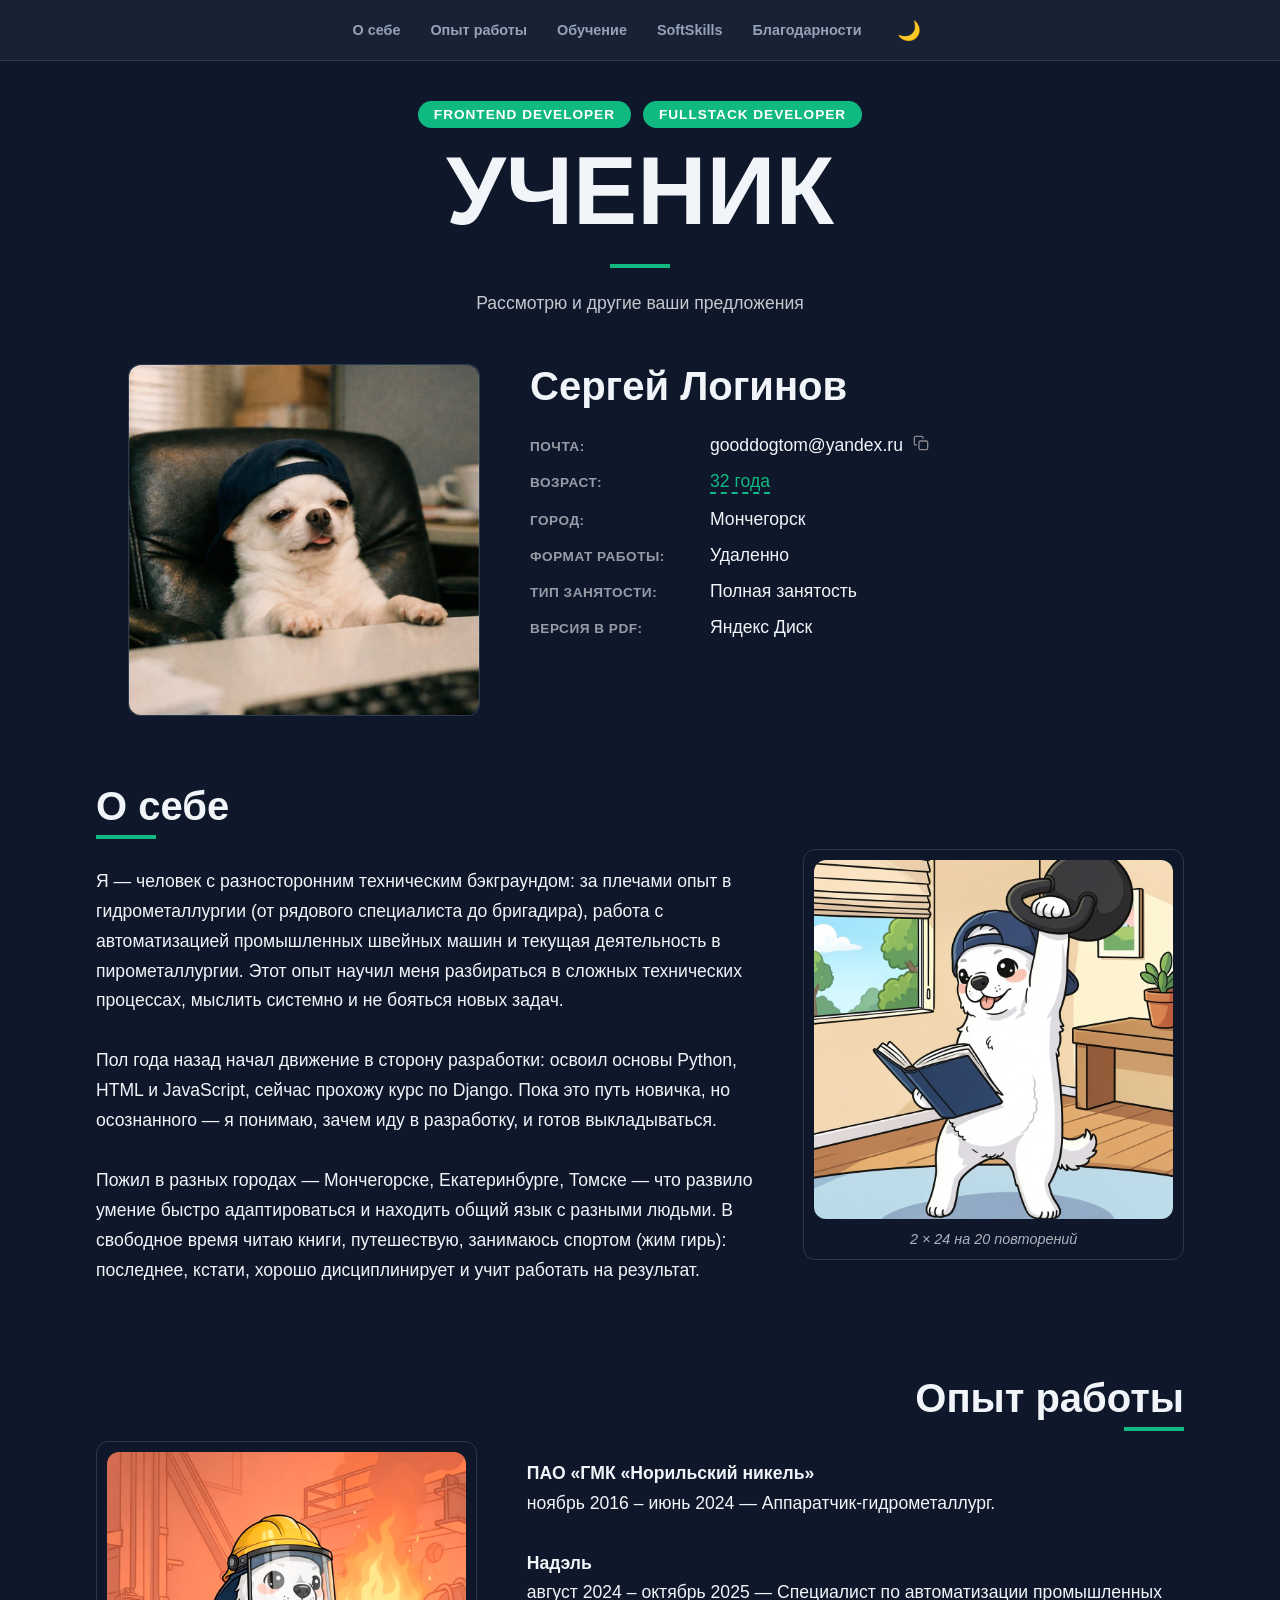
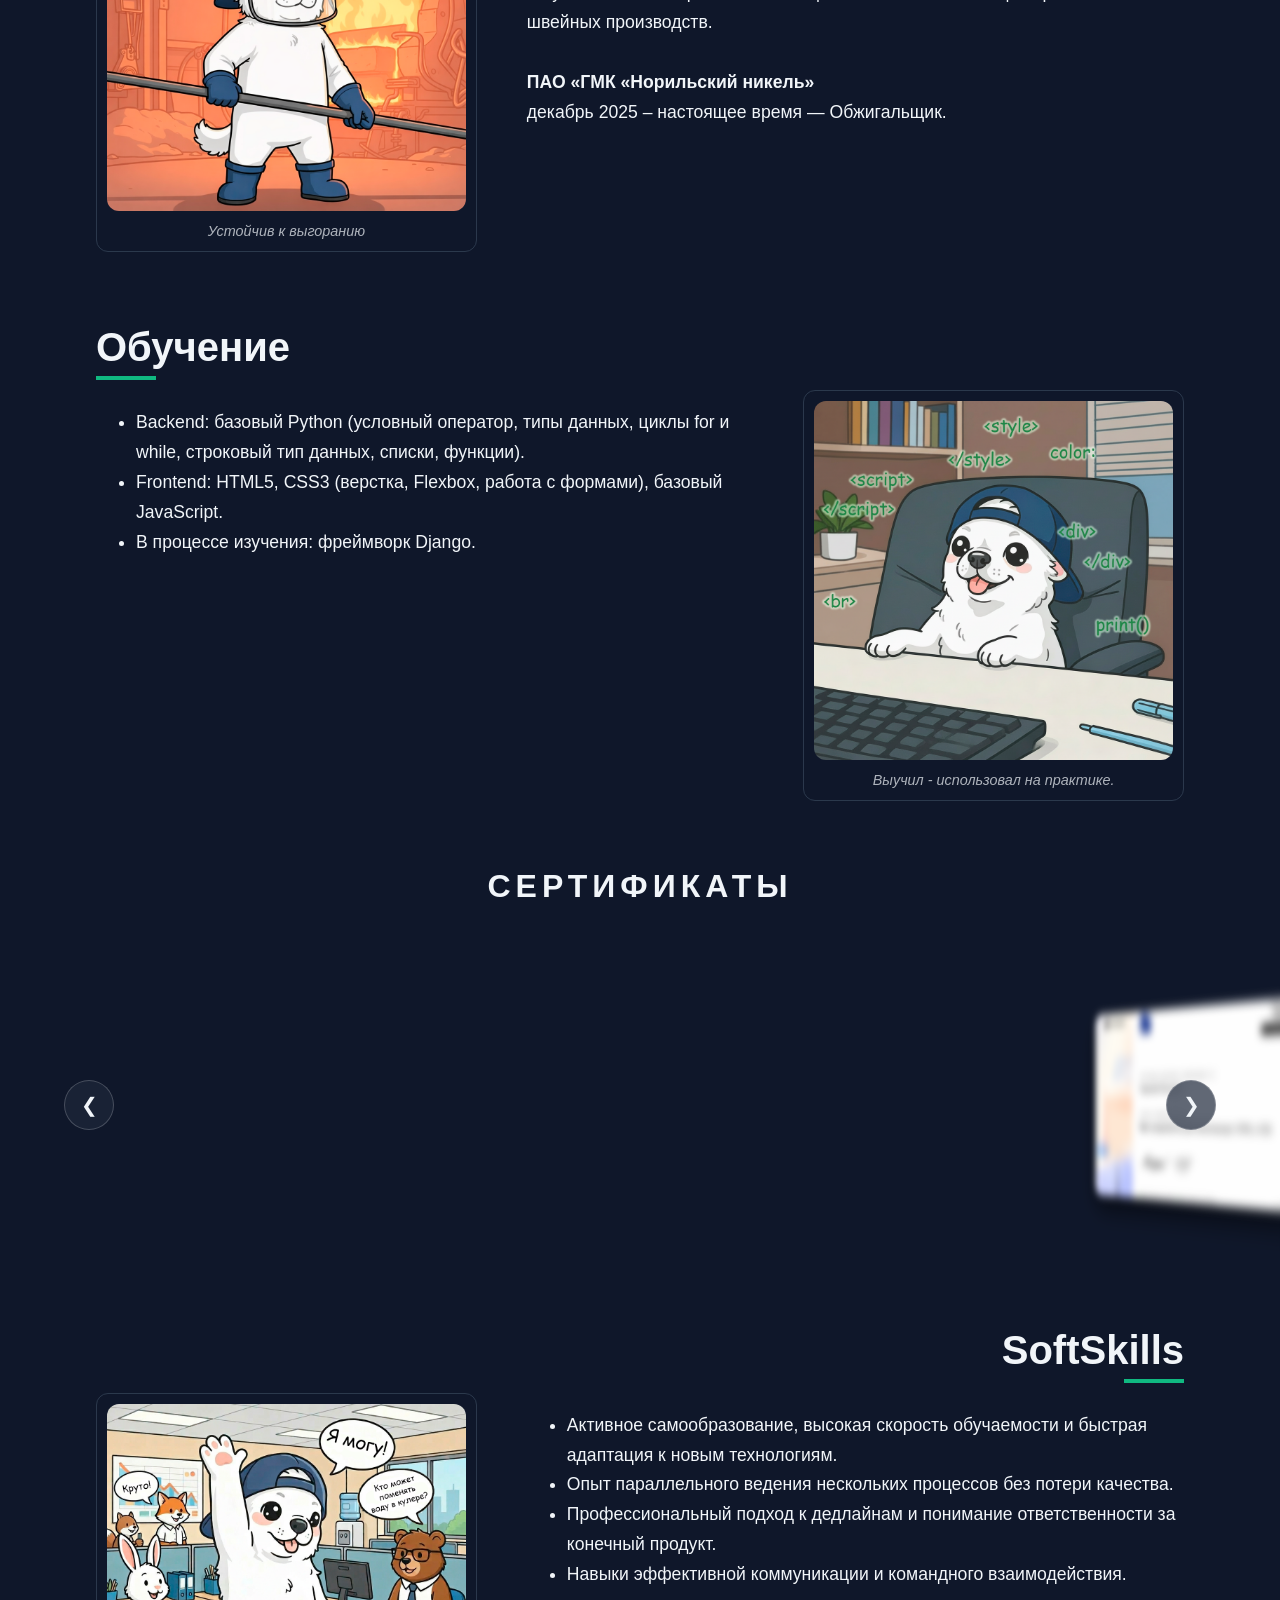
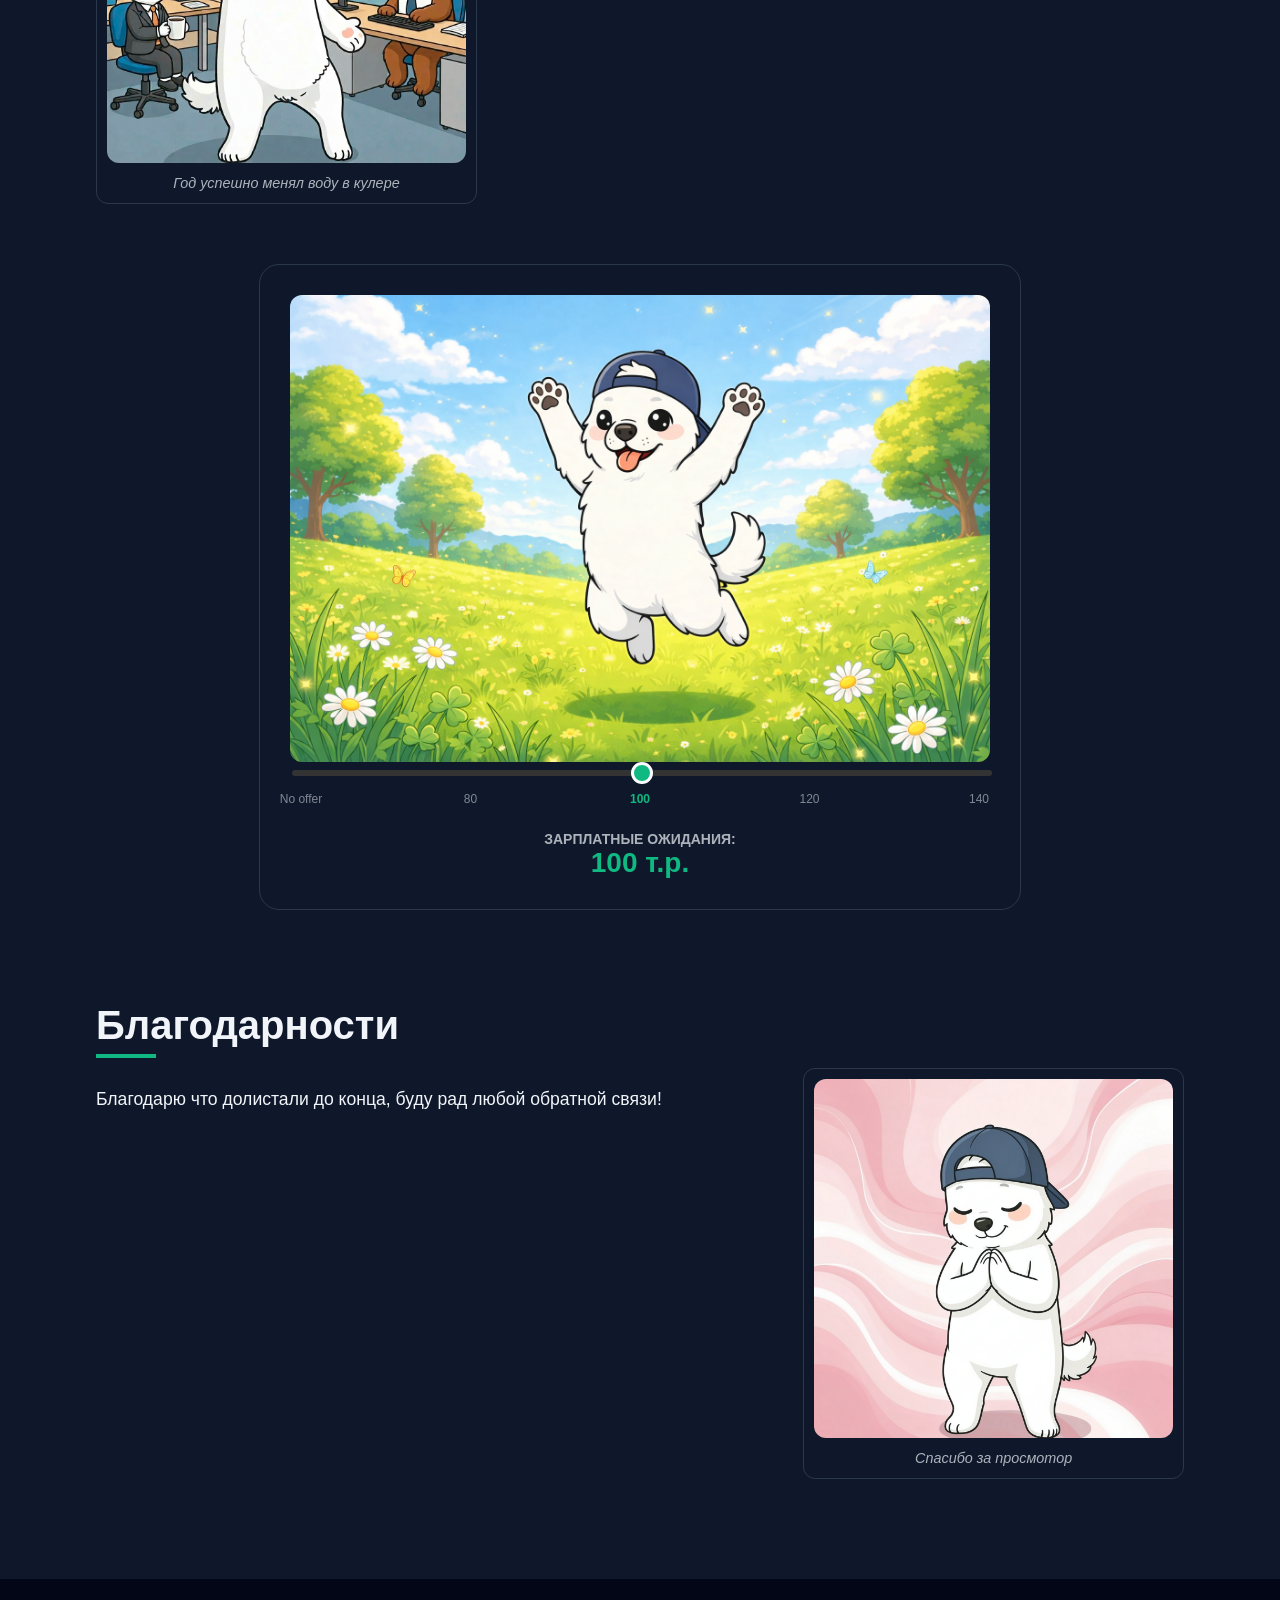
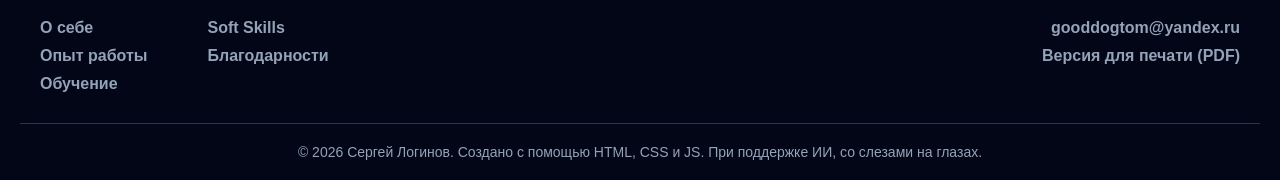
==== commit a6cd0fa3: "Update index.html" ====
--- a/index.html
+++ b/index.html
@@ -2,6 +2,19 @@
 <html lang="ru">
 
 <head>
+    <!-- Yandex.Metrika counter -->
+<script type="text/javascript">
+    (function(m,e,t,r,i,k,a){
+        m[i]=m[i]||function(){(m[i].a=m[i].a||[]).push(arguments)};
+        m[i].l=1*new Date();
+        for (var j = 0; j < document.scripts.length; j++) {if (document.scripts[j].src === r) { return; }}
+        k=e.createElement(t),a=e.getElementsByTagName(t)[0],k.async=1,k.src=r,a.parentNode.insertBefore(k,a)
+    })(window, document,'script','https://mc.yandex.ru/metrika/tag.js?id=108759844', 'ym');
+
+    ym(108759844, 'init', {ssr:true, webvisor:true, clickmap:true, ecommerce:"dataLayer", referrer: document.referrer, url: location.href, accurateTrackBounce:true, trackLinks:true});
+</script>
+<noscript><div><img src="https://mc.yandex.ru/watch/108759844" style="position:absolute; left:-9999px;" alt="" /></div></noscript>
+<!-- /Yandex.Metrika counter -->
     <meta charset="UTF-8">
     <meta name="viewport" content="width=device-width, initial-scale=1.0">
     <title>Резюме Frontend</title>
@@ -352,7 +365,7 @@
 
             <div id="modalDogResultArea" class="modal-dog-result" style="display: none;">
                 <p id="modalDogResultText" class="modal-dog-res-text"></p>
-                <img id="modalDogImg" class="modal-dog-image" src="img/тест_возраст.webp" alt="Собака в колпачке">
+                <img id="modalDogImg" class="modal-dog-image" src="" alt="Собака в колпачке">
                 <button id="modalDogResetBtn" class="modal-dog-reset-button">Рассчитать снова</button>
             </div>
         </div>
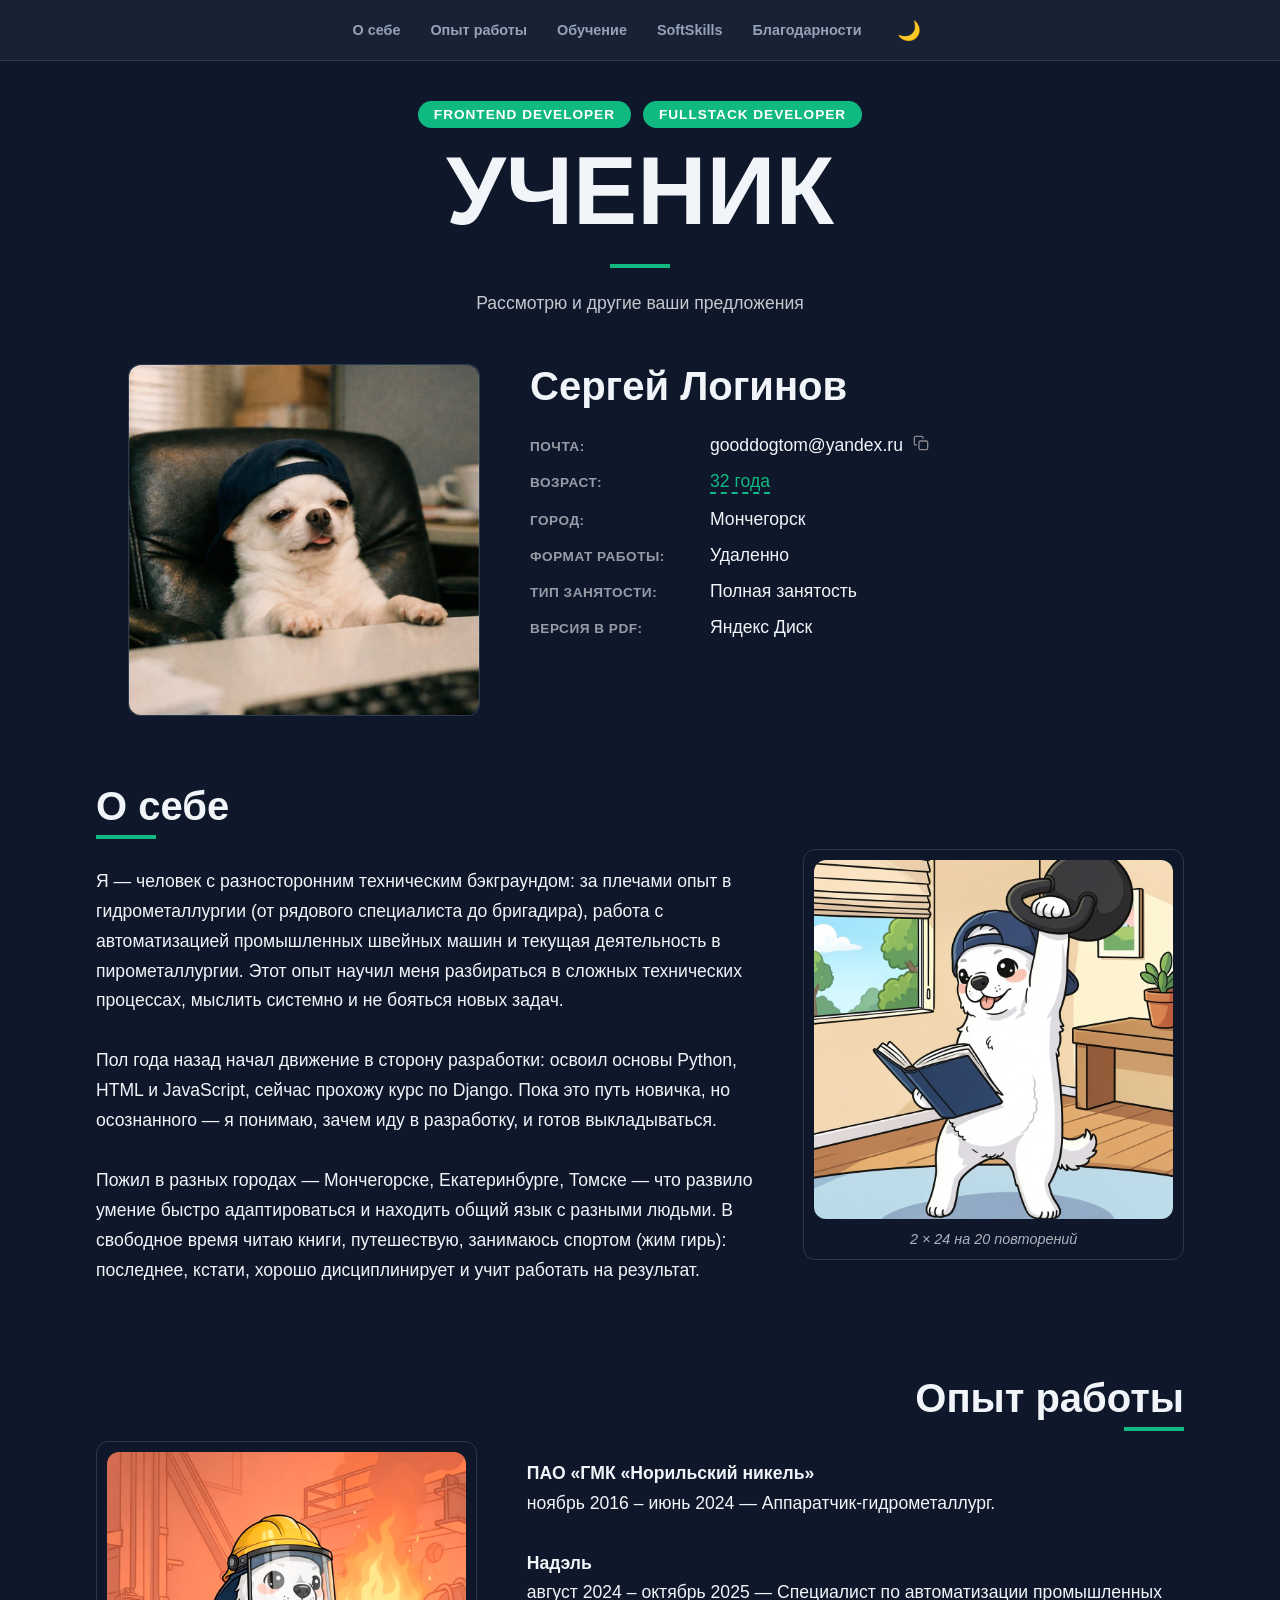
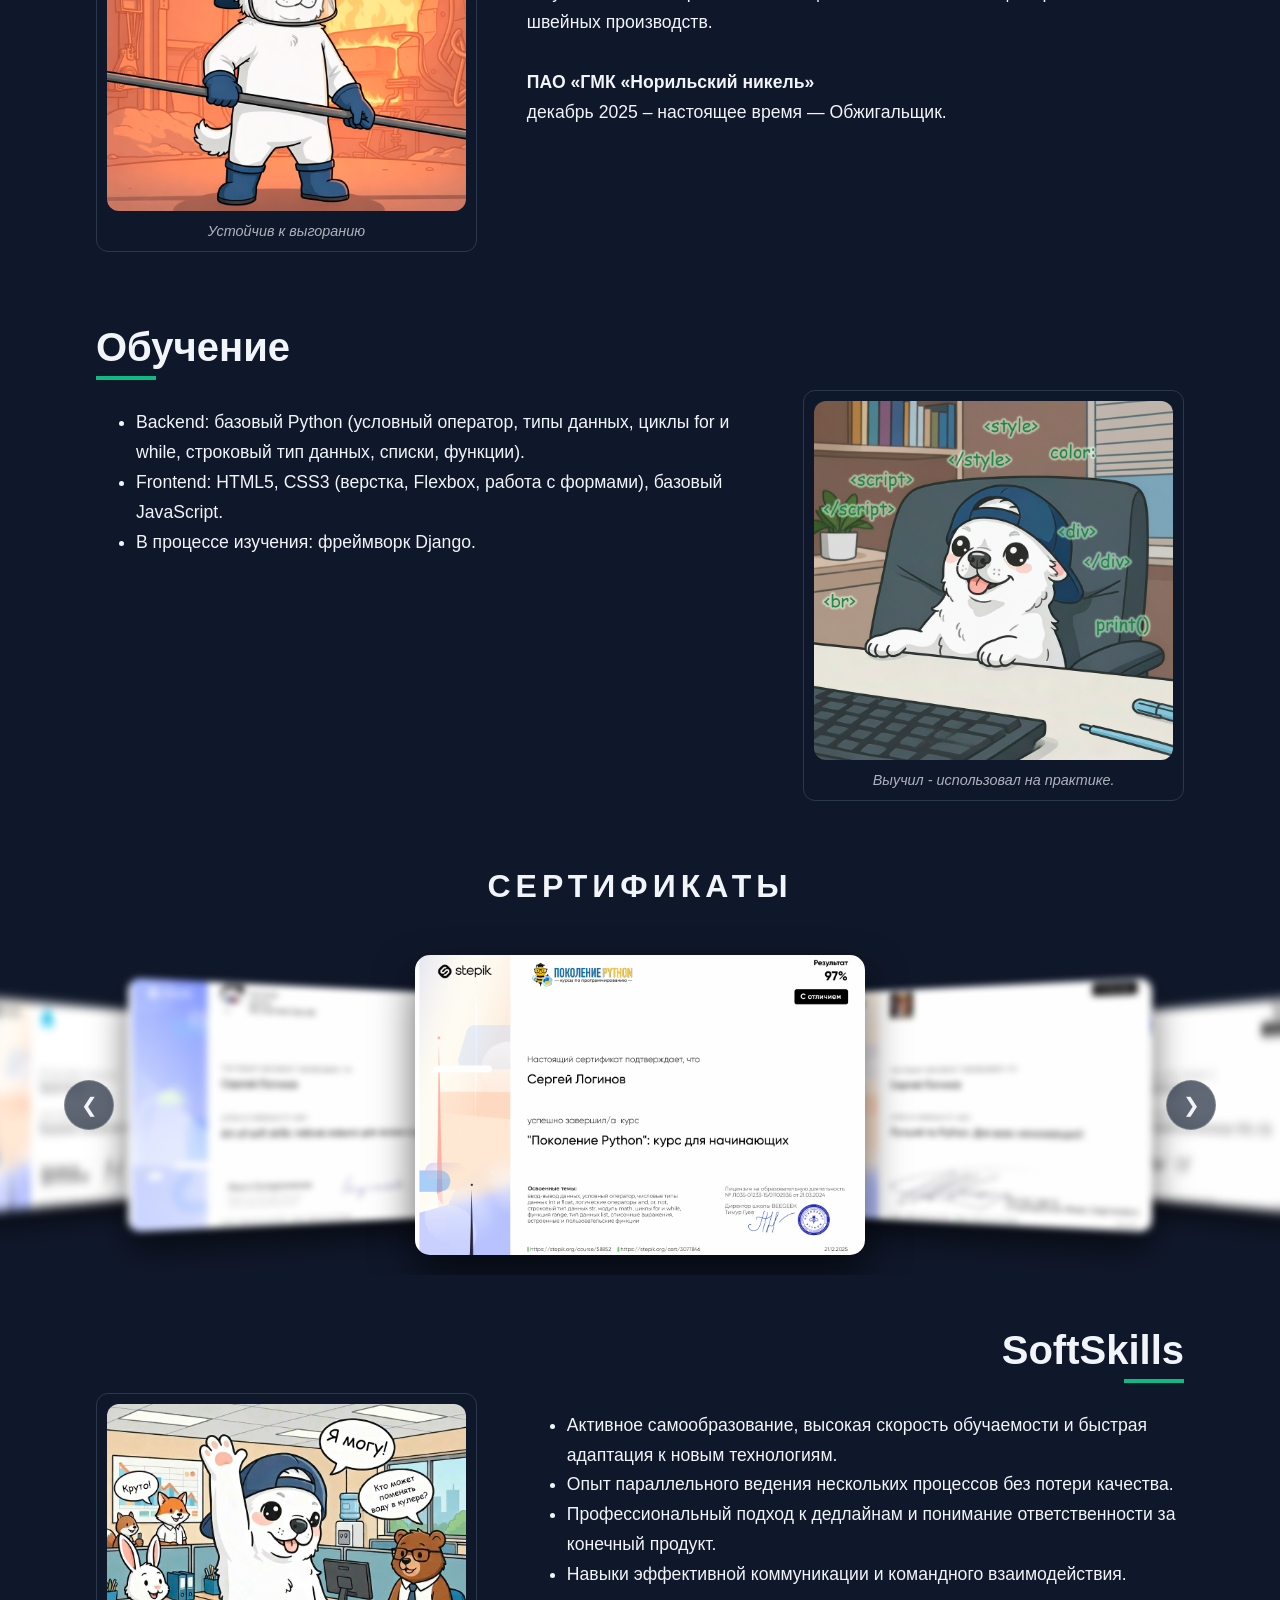
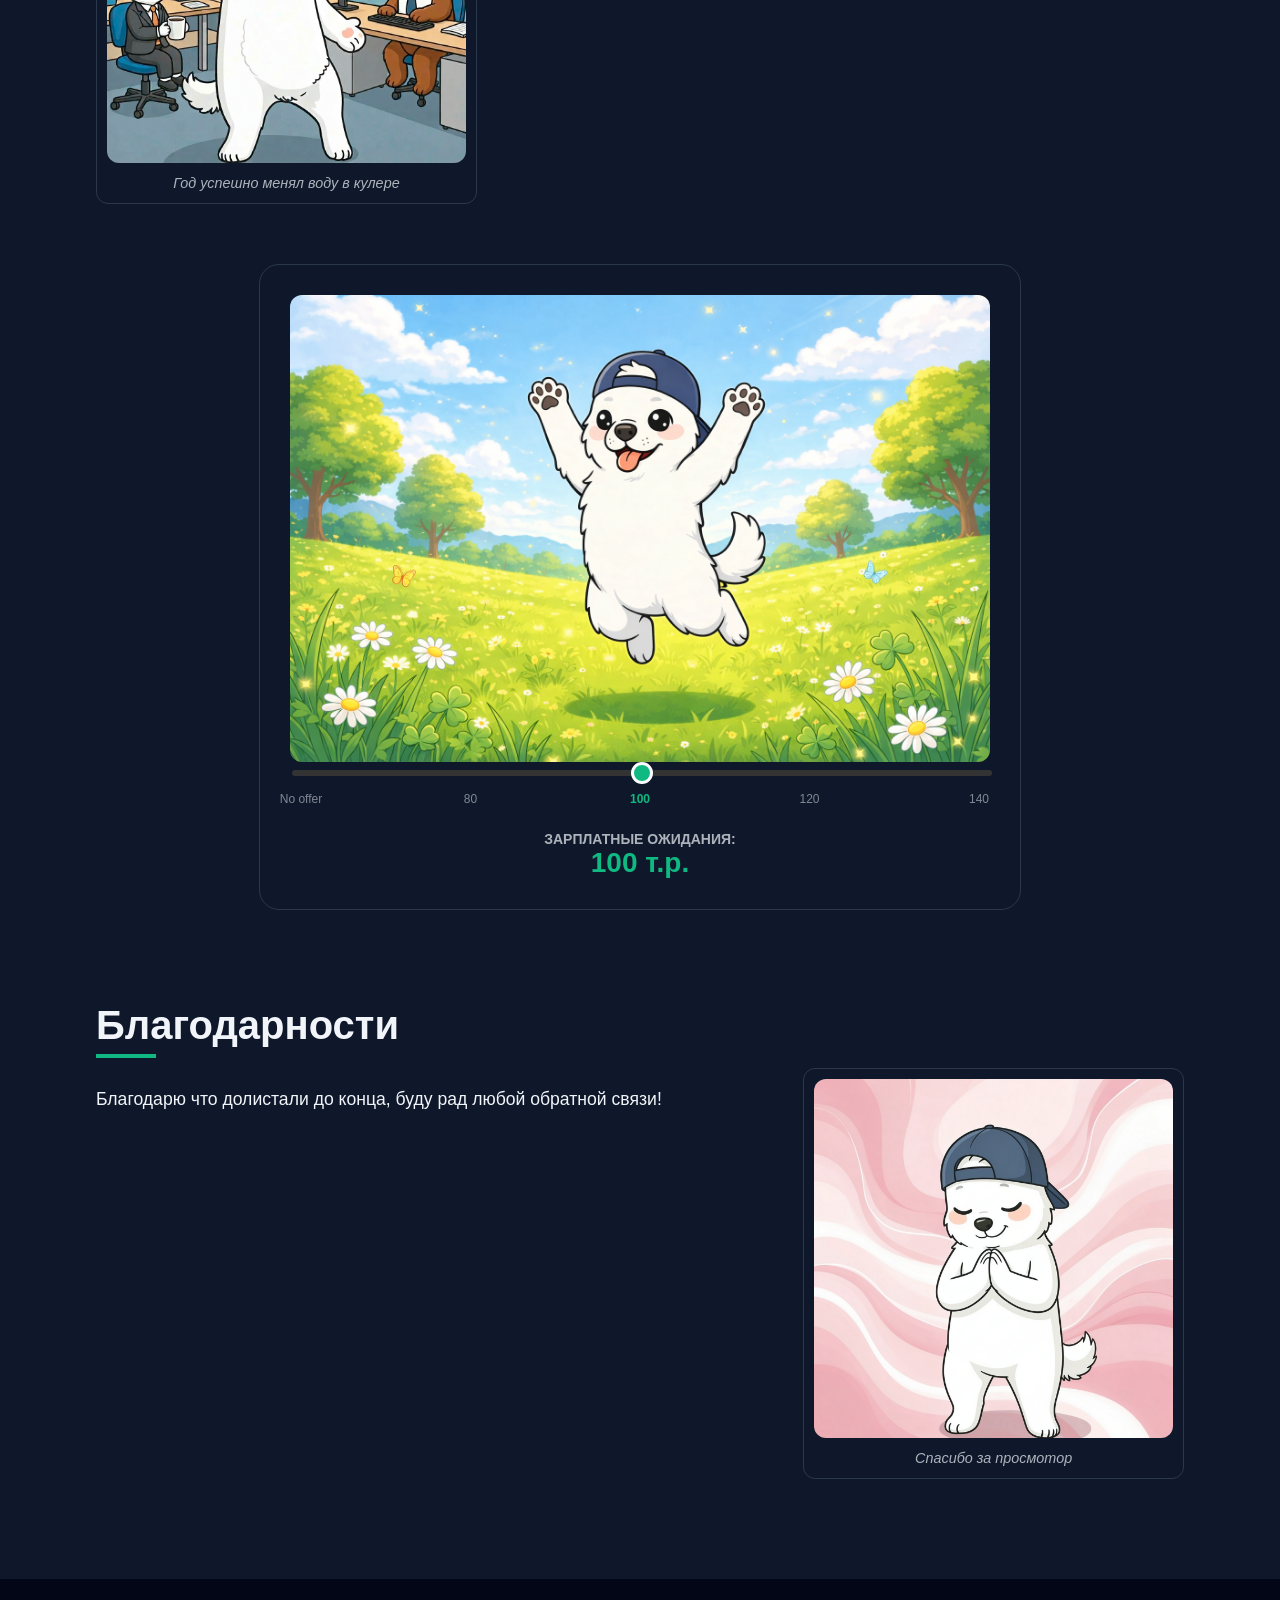
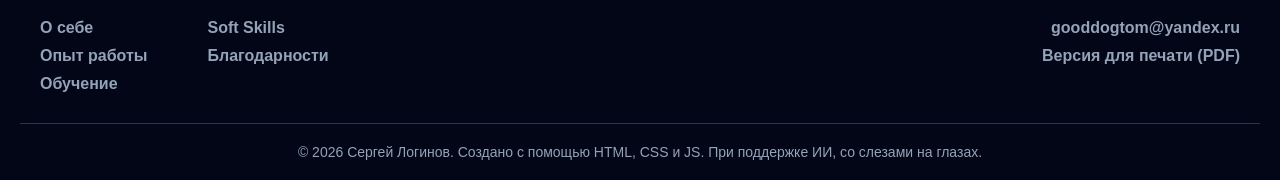
==== commit f4fc113b: "Update index.html" ====
--- a/index.html
+++ b/index.html
@@ -2,20 +2,8 @@
 <html lang="ru">
 
 <head>
-    <!-- Yandex.Metrika counter -->
-<script type="text/javascript">
-    (function(m,e,t,r,i,k,a){
-        m[i]=m[i]||function(){(m[i].a=m[i].a||[]).push(arguments)};
-        m[i].l=1*new Date();
-        for (var j = 0; j < document.scripts.length; j++) {if (document.scripts[j].src === r) { return; }}
-        k=e.createElement(t),a=e.getElementsByTagName(t)[0],k.async=1,k.src=r,a.parentNode.insertBefore(k,a)
-    })(window, document,'script','https://mc.yandex.ru/metrika/tag.js?id=108759844', 'ym');
-
-    ym(108759844, 'init', {ssr:true, webvisor:true, clickmap:true, ecommerce:"dataLayer", referrer: document.referrer, url: location.href, accurateTrackBounce:true, trackLinks:true});
-</script>
-<noscript><div><img src="https://mc.yandex.ru/watch/108759844" style="position:absolute; left:-9999px;" alt="" /></div></noscript>
-<!-- /Yandex.Metrika counter -->
     <meta charset="UTF-8">
+    <meta name="description" content="Пол года назад начал движение в сторону разработки: освоил основы Python, HTML и JavaScript, сейчас прохожу курс по Django. Пока это путь новичка, но осознанного — я понимаю, зачем иду в разработку, и готов выкладываться.">
     <meta name="viewport" content="width=device-width, initial-scale=1.0">
     <title>Резюме Frontend</title>
     <link rel="icon" href="img/favikonka.png" type="image/png">
